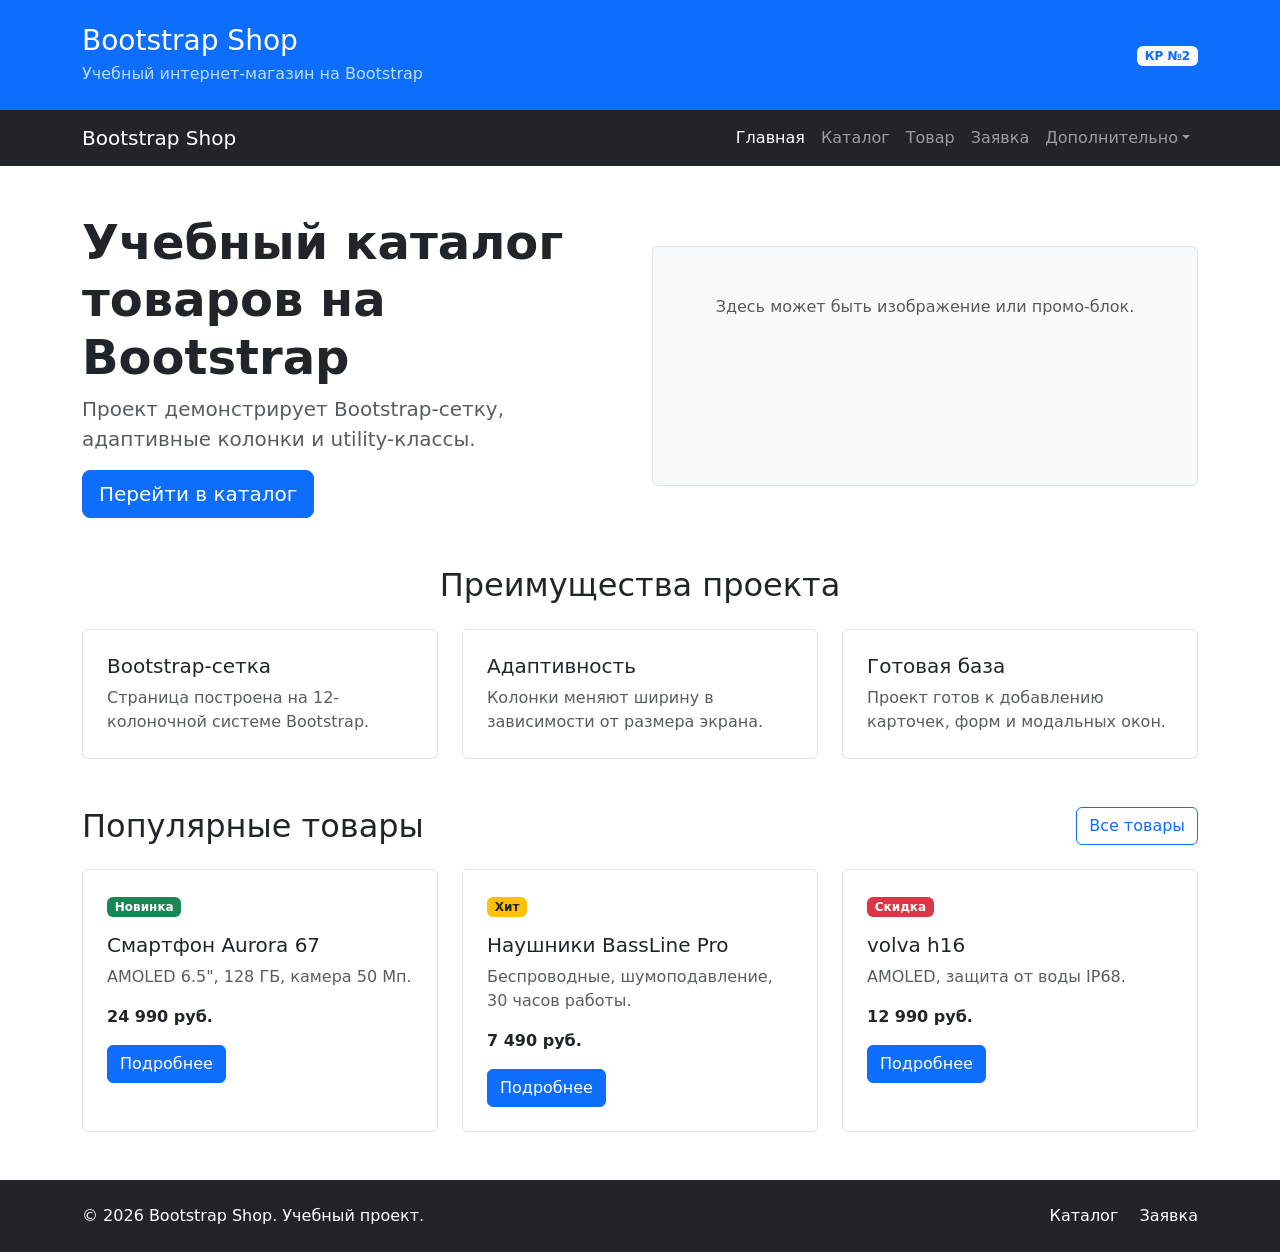
==== index.html @ 561afbe9 "main создание основы для кр2 и сохранения кр1 -создание основной страницы Bootstrap grid" ====
<!DOCTYPE html>
<html lang="ru">
<head>
  <meta charset="UTF-8">
  <meta name="viewport" content="width=device-width, initial-scale=1.0">
  <title>Главная — Bootstrap Shop</title>
  <link href="https://cdn.jsdelivr.net/npm/bootstrap@5.3.8/dist/css/bootstrap.min.css" rel="stylesheet">
  <link rel="stylesheet" href="css/custom.css">
</head>
<body>
  <header class="bg-primary text-white py-4">
    <div class="container">
      <div class="row align-items-center">
        <div class="col-12 col-md-8">
          <h1 class="h3 mb-1">Bootstrap Shop</h1>
          <p class="mb-0 opacity-75">Учебный интернет-магазин на Bootstrap</p>
        </div>
        <div class="col-12 col-md-4 text-md-end mt-3 mt-md-0">
          <span class="badge bg-light text-primary">КР №2</span>
        </div>
      </div>
    </div>
  </header>

  <nav class="navbar navbar-expand-lg navbar-dark bg-dark">
    <div class="container">
      <a class="navbar-brand" href="index.html">Bootstrap Shop</a>
      <button class="navbar-toggler" type="button" data-bs-toggle="collapse" data-bs-target="#mainNavbar"
        aria-controls="mainNavbar" aria-expanded="false" aria-label="Переключить навигацию">
        <span class="navbar-toggler-icon"></span>
      </button>
      <div class="collapse navbar-collapse" id="mainNavbar">
        <ul class="navbar-nav ms-auto">
          <li class="nav-item"><a class="nav-link active" aria-current="page" href="index.html">Главная</a></li>
          <li class="nav-item"><a class="nav-link" href="catalog.html">Каталог</a></li>
          <li class="nav-item"><a class="nav-link" href="product.html">Товар</a></li>
          <li class="nav-item"><a class="nav-link" href="order.html">Заявка</a></li>
          <li class="nav-item dropdown">
            <a class="nav-link dropdown-toggle" href="#" role="button" data-bs-toggle="dropdown" aria-expanded="false">Дополнительно</a>
            <ul class="dropdown-menu">
              <li><a class="dropdown-item" href="catalog.html">Все товары</a></li>
              <li><a class="dropdown-item" href="order.html">Оформить заявку</a></li>
            </ul>
          </li>
        </ul>
      </div>
    </div>
  </nav>

  <main>
    <section class="container my-5">
      <div class="row align-items-center g-4">
        <div class="col-12 col-lg-6">
          <h2 class="display-5 fw-bold">Учебный каталог товаров на Bootstrap</h2>
          <p class="lead text-muted">Проект демонстрирует Bootstrap-сетку, адаптивные колонки и utility-классы.</p>
          <a class="btn btn-primary btn-lg" href="catalog.html">Перейти в каталог</a>
        </div>
        <div class="col-12 col-lg-6">
          <div class="placeholder-box p-5 bg-light border rounded text-center">
            <p class="mb-0 text-muted">Здесь может быть изображение или промо-блок.</p>
          </div>
        </div>
      </div>
    </section>

    <section class="container my-5">
      <h2 class="text-center mb-4">Преимущества проекта</h2>
      <div class="row g-4">
        <div class="col-12 col-md-4">
          <div class="p-4 border rounded h-100 bg-white">
            <h3 class="h5">Bootstrap-сетка</h3>
            <p class="mb-0 text-muted">Страница построена на 12-колоночной системе Bootstrap.</p>
          </div>
        </div>
        <div class="col-12 col-md-4">
          <div class="p-4 border rounded h-100 bg-white">
            <h3 class="h5">Адаптивность</h3>
            <p class="mb-0 text-muted">Колонки меняют ширину в зависимости от размера экрана.</p>
          </div>
        </div>
        <div class="col-12 col-md-4">
          <div class="p-4 border rounded h-100 bg-white">
            <h3 class="h5">Готовая база</h3>
            <p class="mb-0 text-muted">Проект готов к добавлению карточек, форм и модальных окон.</p>
          </div>
        </div>
      </div>
    </section>

    <section class="container my-5">
      <div class="d-flex justify-content-between align-items-center mb-4">
        <h2 class="mb-0">Популярные товары</h2>
        <a class="btn btn-outline-primary" href="catalog.html">Все товары</a>
      </div>
      <div class="row g-4">
        <div class="col-12 col-md-6 col-lg-4">
          <div class="border rounded h-100 p-4">
            <span class="badge bg-success mb-3">Новинка</span>
            <h3 class="h5">Смартфон Aurora 67</h3>
            <p class="text-muted">AMOLED 6.5", 128 ГБ, камера 50 Мп.</p>
            <p class="fw-bold mb-3">24 990 руб.</p>
            <a class="btn btn-primary" href="product.html">Подробнее</a>
          </div>
        </div>
        <div class="col-12 col-md-6 col-lg-4">
          <div class="border rounded h-100 p-4">
            <span class="badge bg-warning text-dark mb-3">Хит</span>
            <h3 class="h5">Наушники BassLine Pro</h3>
            <p class="text-muted">Беспроводные, шумоподавление, 30 часов работы.</p>
            <p class="fw-bold mb-3">7 490 руб.</p>
            <a class="btn btn-primary" href="product.html">Подробнее</a>
          </div>
        </div>
        <div class="col-12 col-md-6 col-lg-4">
          <div class="border rounded h-100 p-4">
            <span class="badge bg-danger mb-3">Скидка</span>
            <h3 class="h5">volva h16</h3>
            <p class="text-muted">AMOLED, защита от воды IP68.</p>
            <p class="fw-bold mb-3">12 990 руб.</p>
            <a class="btn btn-primary" href="product.html">Подробнее</a>
          </div>
        </div>
      </div>
    </section>
  </main>

  <footer class="bg-dark text-white py-4 mt-5">
    <div class="container">
      <div class="row align-items-center g-3">
        <div class="col-12 col-md-6">
          <p class="mb-0">&copy; 2026 Bootstrap Shop. Учебный проект.</p>
        </div>
        <div class="col-12 col-md-6 text-md-end">
          <a class="text-white text-decoration-none me-3" href="catalog.html">Каталог</a>
          <a class="text-white text-decoration-none" href="order.html">Заявка</a>
        </div>
      </div>
    </div>
  </footer>

  <script src="https://cdn.jsdelivr.net/npm/bootstrap@5.3.8/dist/js/bootstrap.bundle.min.js"></script>
</body>
</html>
---- css/custom.css ----
body {
  min-height: 100vh;
}

.placeholder-box {
  min-height: 240px;
}
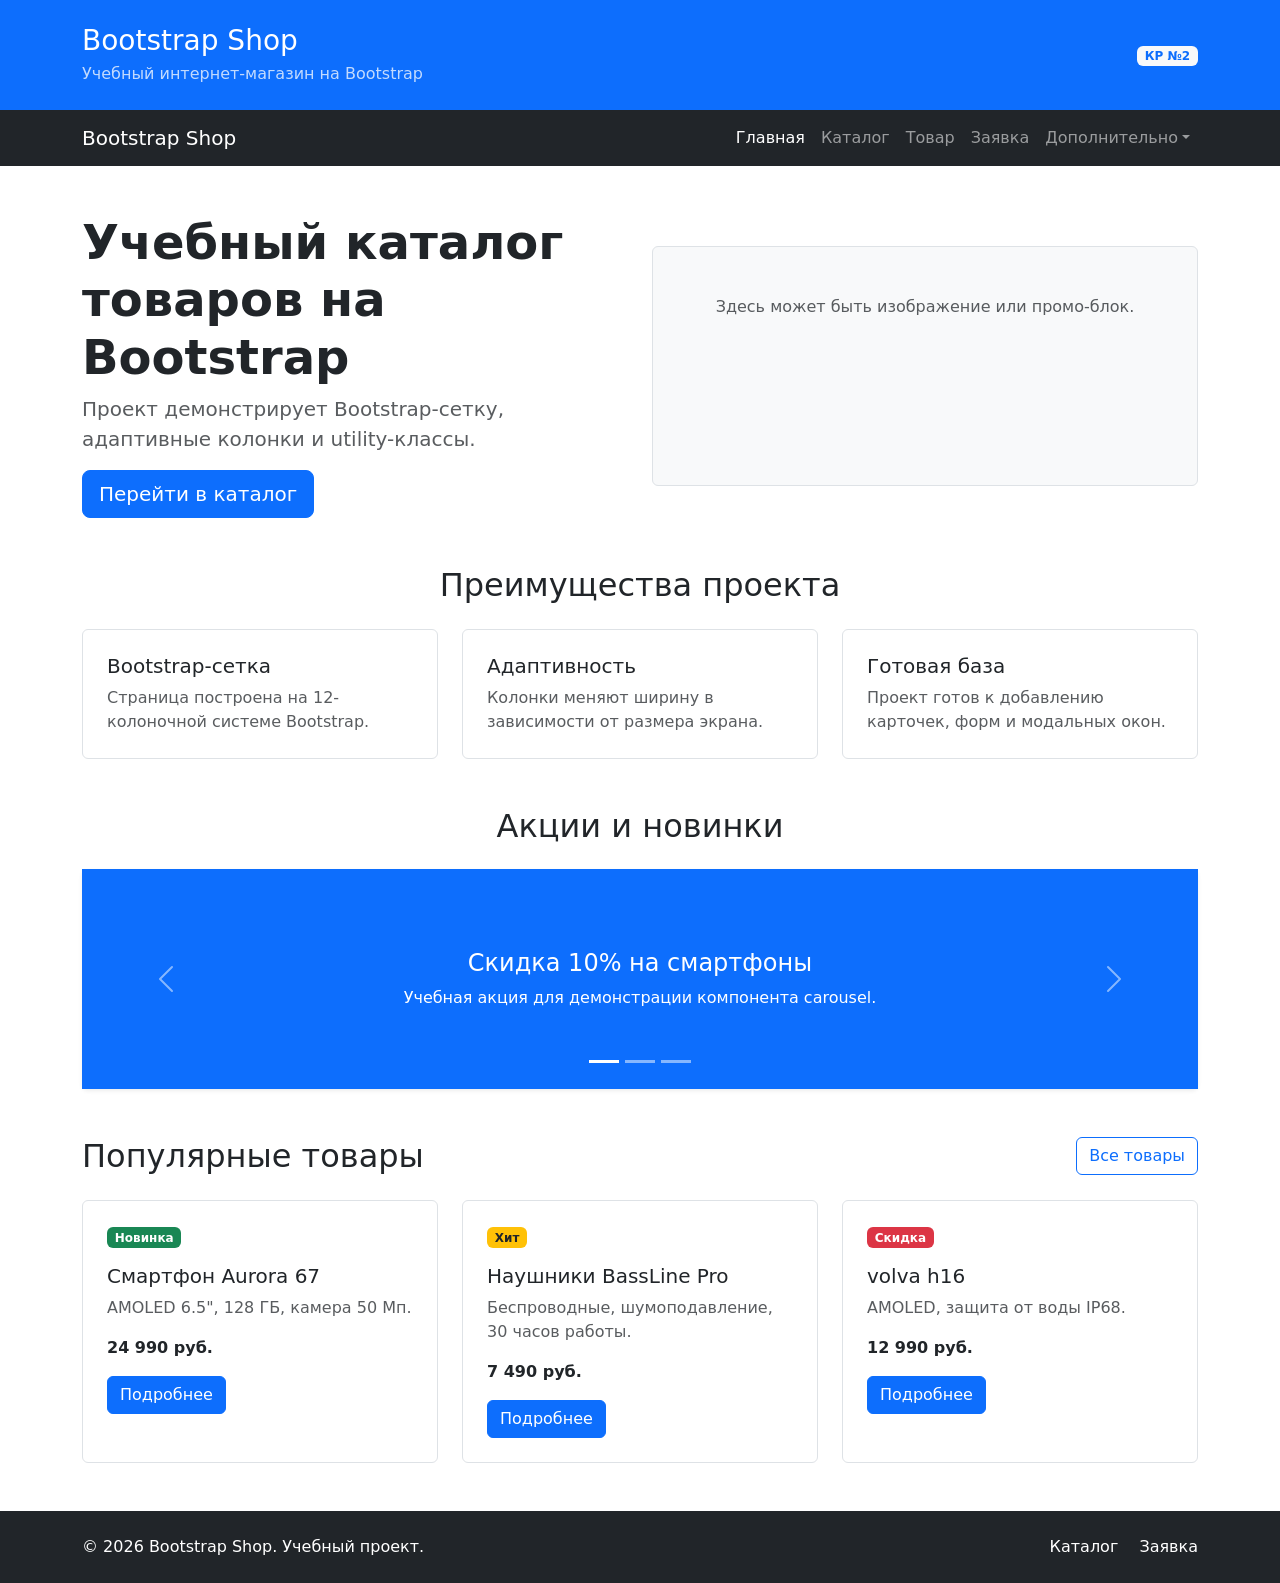
==== commit 72e15ed2: "main выполнена 2 контрольная" ====
--- a/index.html
+++ b/index.html
@@ -86,7 +86,50 @@
         </div>
       </div>
     </section>
-
+    <section class="container my-5">
+      <h2 class="text-center mb-4">Акции и новинки</h2>
+      <div id="promoCarousel" class="carousel slide shadow-sm rounded" data-bs-ride="carousel">
+        <div class="carousel-indicators">
+          <button type="button" data-bs-target="#promoCarousel" data-bs-slide-to="0" class="active" aria-current="true" aria-label="Слайд 1"></button>
+          <button type="button" data-bs-target="#promoCarousel" data-bs-slide-to="1" aria-label="Слайд 2"></button>
+          <button type="button" data-bs-target="#promoCarousel" data-bs-slide-to="2" aria-label="Слайд 3"></button>
+        </div>
+        <div class="carousel-inner">
+          <div class="carousel-item active">
+            <div class="d-flex align-items-center justify-content-center bg-primary text-white p-5" style="min-height: 220px;">
+              <div class="text-center">
+                <h3 class="h4">Скидка 10% на смартфоны</h3>
+                <p class="mb-0">Учебная акция для демонстрации компонента carousel.</p>
+              </div>
+            </div>
+          </div>
+          <div class="carousel-item">
+            <div class="d-flex align-items-center justify-content-center bg-dark text-white p-5" style="min-height: 220px;">
+              <div class="text-center">
+                <h3 class="h4">Наушники BassLine Pro — хит месяца</h3>
+                <p class="mb-0">Активное шумоподавление и 30 часов работы.</p>
+              </div>
+            </div>
+          </div>
+          <div class="carousel-item">
+            <div class="d-flex align-items-center justify-content-center bg-success text-white p-5" style="min-height: 220px;">
+              <div class="text-center">
+                <h3 class="h4">Новые поступления каждую неделю</h3>
+                <p class="mb-0">Следите за каталогом.</p>
+              </div>
+            </div>
+          </div>
+        </div>
+        <button class="carousel-control-prev" type="button" data-bs-target="#promoCarousel" data-bs-slide="prev">
+          <span class="carousel-control-prev-icon" aria-hidden="true"></span>
+          <span class="visually-hidden">Предыдущий</span>
+        </button>
+        <button class="carousel-control-next" type="button" data-bs-target="#promoCarousel" data-bs-slide="next">
+          <span class="carousel-control-next-icon" aria-hidden="true"></span>
+          <span class="visually-hidden">Следующий</span>
+        </button>
+      </div>
+    </section>
     <section class="container my-5">
       <div class="d-flex justify-content-between align-items-center mb-4">
         <h2 class="mb-0">Популярные товары</h2>
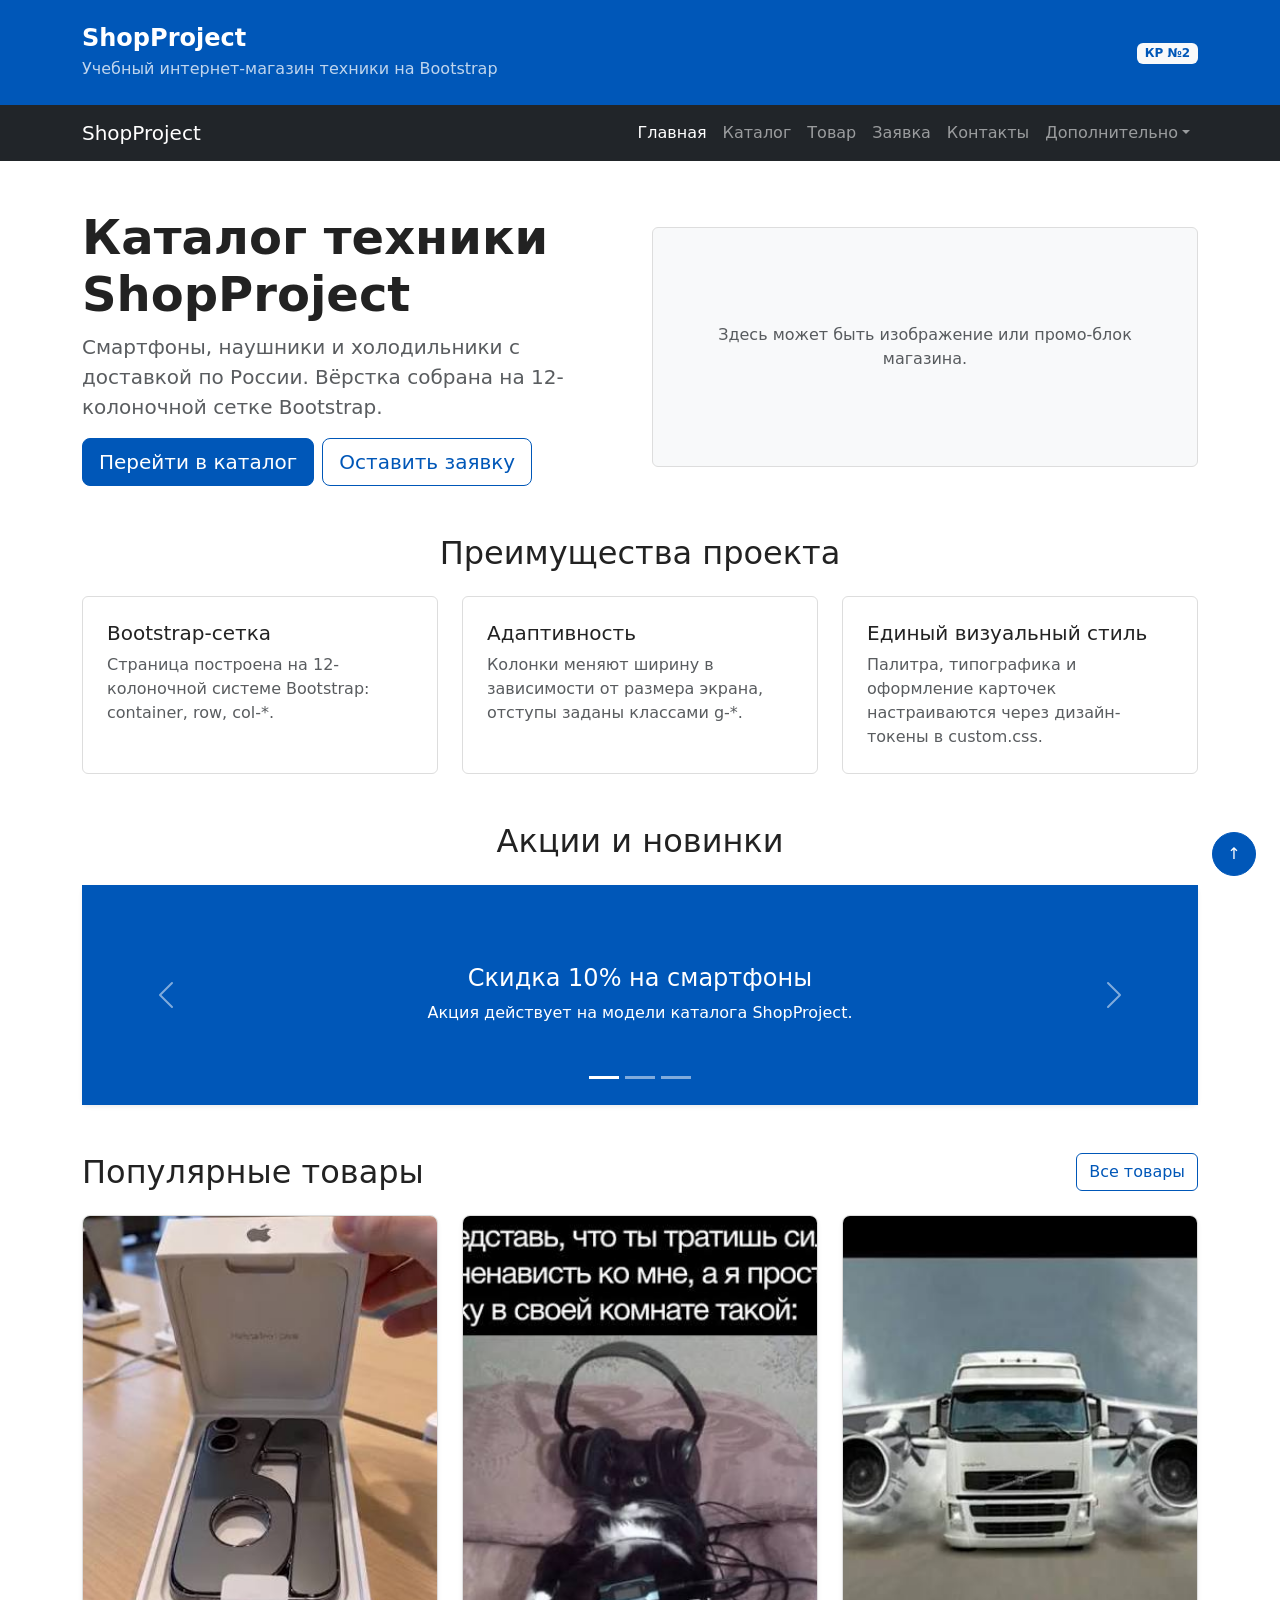
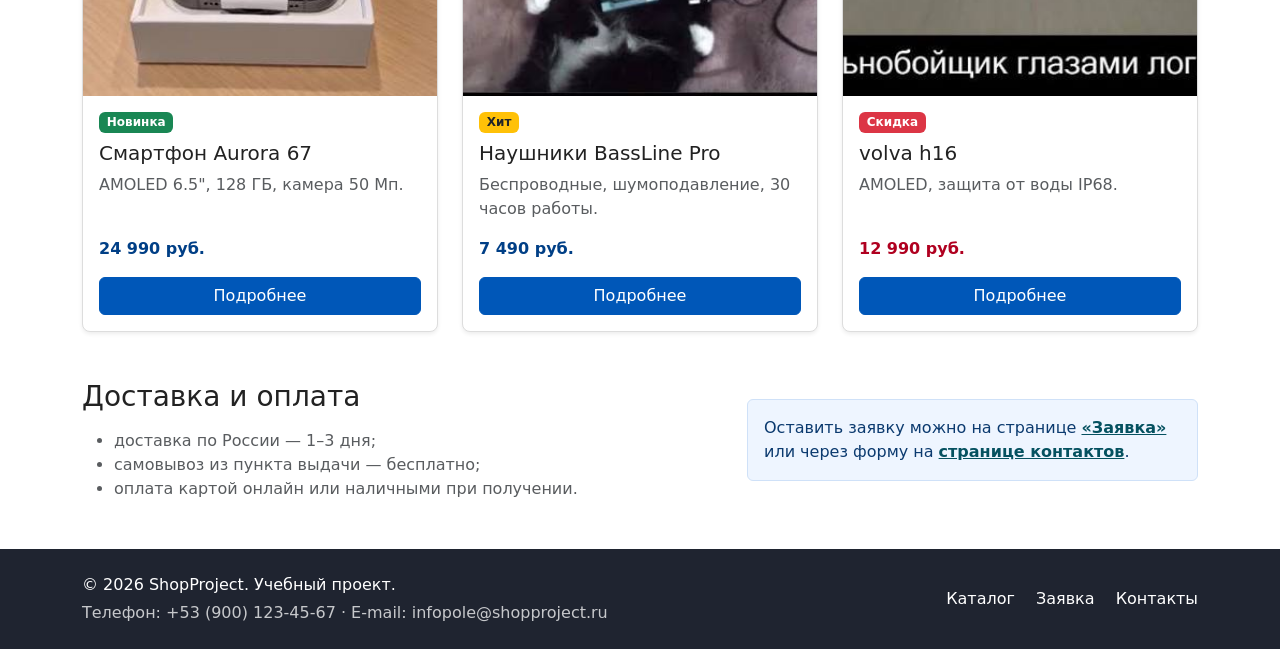
==== commit 8eb8612c: "main -небольшое возращение переработка и возращение прошлого стиля" ====
--- a/index.html
+++ b/index.html
@@ -3,17 +3,27 @@
 <head>
   <meta charset="UTF-8">
   <meta name="viewport" content="width=device-width, initial-scale=1.0">
-  <title>Главная — Bootstrap Shop</title>
+  <meta name="description" content="Учебный интернет-магазин техники ShopProject: смартфоны, наушники и холодильники с доставкой по России.">
+
+  <meta property="og:type" content="website">
+  <meta property="og:site_name" content="ShopProject">
+  <meta property="og:locale" content="ru_RU">
+  <meta property="og:title" content="ShopProject — учебный интернет-магазин на Bootstrap">
+  <meta property="og:description" content="Смартфоны, наушники и холодильники с доставкой по России.">
+  <meta property="og:url" content="https://faust-hi.github.io/kr1-html-css-shop/">
+  <meta property="og:image" content="https://faust-hi.github.io/kr1-html-css-shop/images/preview.jpg">
+
+  <title>Главная — ShopProject</title>
   <link href="https://cdn.jsdelivr.net/npm/bootstrap@5.3.8/dist/css/bootstrap.min.css" rel="stylesheet">
   <link rel="stylesheet" href="css/custom.css">
 </head>
 <body>
-  <header class="bg-primary text-white py-4">
+  <header class="site-header py-4">
     <div class="container">
       <div class="row align-items-center">
         <div class="col-12 col-md-8">
-          <h1 class="h3 mb-1">Bootstrap Shop</h1>
-          <p class="mb-0 opacity-75">Учебный интернет-магазин на Bootstrap</p>
+          <h1 class="site-header__title h3 mb-1">ShopProject</h1>
+          <p class="mb-0 opacity-75">Учебный интернет-магазин техники на Bootstrap</p>
         </div>
         <div class="col-12 col-md-4 text-md-end mt-3 mt-md-0">
           <span class="badge bg-light text-primary">КР №2</span>
@@ -24,7 +34,7 @@
 
   <nav class="navbar navbar-expand-lg navbar-dark bg-dark">
     <div class="container">
-      <a class="navbar-brand" href="index.html">Bootstrap Shop</a>
+      <a class="navbar-brand" href="index.html">ShopProject</a>
       <button class="navbar-toggler" type="button" data-bs-toggle="collapse" data-bs-target="#mainNavbar"
         aria-controls="mainNavbar" aria-expanded="false" aria-label="Переключить навигацию">
         <span class="navbar-toggler-icon"></span>
@@ -35,11 +45,17 @@
           <li class="nav-item"><a class="nav-link" href="catalog.html">Каталог</a></li>
           <li class="nav-item"><a class="nav-link" href="product.html">Товар</a></li>
           <li class="nav-item"><a class="nav-link" href="order.html">Заявка</a></li>
+          <li class="nav-item"><a class="nav-link" href="contacts.html">Контакты</a></li>
           <li class="nav-item dropdown">
             <a class="nav-link dropdown-toggle" href="#" role="button" data-bs-toggle="dropdown" aria-expanded="false">Дополнительно</a>
             <ul class="dropdown-menu">
               <li><a class="dropdown-item" href="catalog.html">Все товары</a></li>
               <li><a class="dropdown-item" href="order.html">Оформить заявку</a></li>
+              <li><a class="dropdown-item" href="contacts.html">Контакты и пункт выдачи</a></li>
+              <li><hr class="dropdown-divider"></li>
+              <li><a class="dropdown-item" href="index.html#advantages">Преимущества</a></li>
+              <li><a class="dropdown-item" href="index.html#popular">Популярные товары</a></li>
+              <li><a class="dropdown-item" href="index.html#contacts">Обратная связь</a></li>
             </ul>
           </li>
         </ul>
@@ -51,42 +67,46 @@
     <section class="container my-5">
       <div class="row align-items-center g-4">
         <div class="col-12 col-lg-6">
-          <h2 class="display-5 fw-bold">Учебный каталог товаров на Bootstrap</h2>
-          <p class="lead text-muted">Проект демонстрирует Bootstrap-сетку, адаптивные колонки и utility-классы.</p>
-          <a class="btn btn-primary btn-lg" href="catalog.html">Перейти в каталог</a>
+          <h2 class="display-5 fw-bold">Каталог техники ShopProject</h2>
+          <p class="lead text-muted">Смартфоны, наушники и холодильники с доставкой по России. Вёрстка собрана на 12-колоночной сетке Bootstrap.</p>
+          <div class="d-flex flex-wrap gap-2">
+            <a class="btn btn-primary btn-lg" href="catalog.html">Перейти в каталог</a>
+            <a class="btn btn-outline-primary btn-lg" href="order.html">Оставить заявку</a>
+          </div>
         </div>
         <div class="col-12 col-lg-6">
-          <div class="placeholder-box p-5 bg-light border rounded text-center">
-            <p class="mb-0 text-muted">Здесь может быть изображение или промо-блок.</p>
-          </div>
-        </div>
-      </div>
-    </section>
-
-    <section class="container my-5">
+          <div class="placeholder-box p-5 bg-light border rounded text-center d-flex align-items-center justify-content-center">
+            <p class="mb-0 text-muted">Здесь может быть изображение или промо-блок магазина.</p>
+          </div>
+        </div>
+      </div>
+    </section>
+
+    <section class="container my-5" id="advantages">
       <h2 class="text-center mb-4">Преимущества проекта</h2>
       <div class="row g-4">
         <div class="col-12 col-md-4">
           <div class="p-4 border rounded h-100 bg-white">
             <h3 class="h5">Bootstrap-сетка</h3>
-            <p class="mb-0 text-muted">Страница построена на 12-колоночной системе Bootstrap.</p>
+            <p class="mb-0 text-muted">Страница построена на 12-колоночной системе Bootstrap: container, row, col-*.</p>
           </div>
         </div>
         <div class="col-12 col-md-4">
           <div class="p-4 border rounded h-100 bg-white">
             <h3 class="h5">Адаптивность</h3>
-            <p class="mb-0 text-muted">Колонки меняют ширину в зависимости от размера экрана.</p>
+            <p class="mb-0 text-muted">Колонки меняют ширину в зависимости от размера экрана, отступы заданы классами g-*.</p>
           </div>
         </div>
         <div class="col-12 col-md-4">
           <div class="p-4 border rounded h-100 bg-white">
-            <h3 class="h5">Готовая база</h3>
-            <p class="mb-0 text-muted">Проект готов к добавлению карточек, форм и модальных окон.</p>
-          </div>
-        </div>
-      </div>
-    </section>
-    <section class="container my-5">
+            <h3 class="h5">Единый визуальный стиль</h3>
+            <p class="mb-0 text-muted">Палитра, типографика и оформление карточек настраиваются через дизайн-токены в custom.css.</p>
+          </div>
+        </div>
+      </div>
+    </section>
+
+    <section class="container my-5" id="promo">
       <h2 class="text-center mb-4">Акции и новинки</h2>
       <div id="promoCarousel" class="carousel slide shadow-sm rounded" data-bs-ride="carousel">
         <div class="carousel-indicators">
@@ -99,7 +119,7 @@
             <div class="d-flex align-items-center justify-content-center bg-primary text-white p-5" style="min-height: 220px;">
               <div class="text-center">
                 <h3 class="h4">Скидка 10% на смартфоны</h3>
-                <p class="mb-0">Учебная акция для демонстрации компонента carousel.</p>
+                <p class="mb-0">Акция действует на модели каталога ShopProject.</p>
               </div>
             </div>
           </div>
@@ -115,7 +135,7 @@
             <div class="d-flex align-items-center justify-content-center bg-success text-white p-5" style="min-height: 220px;">
               <div class="text-center">
                 <h3 class="h4">Новые поступления каждую неделю</h3>
-                <p class="mb-0">Следите за каталогом.</p>
+                <p class="mb-0">Следите за каталогом и оставляйте заявки.</p>
               </div>
             </div>
           </div>
@@ -130,57 +150,95 @@
         </button>
       </div>
     </section>
-    <section class="container my-5">
+
+    <section class="container my-5" id="popular">
       <div class="d-flex justify-content-between align-items-center mb-4">
         <h2 class="mb-0">Популярные товары</h2>
         <a class="btn btn-outline-primary" href="catalog.html">Все товары</a>
       </div>
       <div class="row g-4">
         <div class="col-12 col-md-6 col-lg-4">
-          <div class="border rounded h-100 p-4">
-            <span class="badge bg-success mb-3">Новинка</span>
-            <h3 class="h5">Смартфон Aurora 67</h3>
-            <p class="text-muted">AMOLED 6.5", 128 ГБ, камера 50 Мп.</p>
-            <p class="fw-bold mb-3">24 990 руб.</p>
-            <a class="btn btn-primary" href="product.html">Подробнее</a>
-          </div>
+          <article class="card product-card h-100 shadow-sm">
+            <img src="images/aurora-67.jpg" class="card-img-top product-card__image"
+              alt="Смартфон Aurora 67 в упаковке" width="640" height="480" loading="lazy">
+            <div class="card-body d-flex flex-column">
+              <span class="badge bg-success align-self-start mb-2">Новинка</span>
+              <h3 class="card-title h5">Смартфон Aurora 67</h3>
+              <p class="card-text text-muted">AMOLED 6.5", 128 ГБ, камера 50 Мп.</p>
+              <p class="product-card__price fw-bold mb-3 mt-auto">24 990 руб.</p>
+              <a class="btn btn-primary" href="product.html">Подробнее</a>
+            </div>
+          </article>
         </div>
         <div class="col-12 col-md-6 col-lg-4">
-          <div class="border rounded h-100 p-4">
-            <span class="badge bg-warning text-dark mb-3">Хит</span>
-            <h3 class="h5">Наушники BassLine Pro</h3>
-            <p class="text-muted">Беспроводные, шумоподавление, 30 часов работы.</p>
-            <p class="fw-bold mb-3">7 490 руб.</p>
-            <a class="btn btn-primary" href="product.html">Подробнее</a>
-          </div>
+          <article class="card product-card h-100 shadow-sm">
+            <img src="images/BassLine-Pro.jpg" class="card-img-top product-card__image"
+              alt="Наушники BassLine Pro" width="640" height="480" loading="lazy">
+            <div class="card-body d-flex flex-column">
+              <span class="badge bg-warning text-dark align-self-start mb-2">Хит</span>
+              <h3 class="card-title h5">Наушники BassLine Pro</h3>
+              <p class="card-text text-muted">Беспроводные, шумоподавление, 30 часов работы.</p>
+              <p class="product-card__price fw-bold mb-3 mt-auto">7 490 руб.</p>
+              <a class="btn btn-primary" href="product.html">Подробнее</a>
+            </div>
+          </article>
         </div>
         <div class="col-12 col-md-6 col-lg-4">
-          <div class="border rounded h-100 p-4">
-            <span class="badge bg-danger mb-3">Скидка</span>
-            <h3 class="h5">volva h16</h3>
-            <p class="text-muted">AMOLED, защита от воды IP68.</p>
-            <p class="fw-bold mb-3">12 990 руб.</p>
-            <a class="btn btn-primary" href="product.html">Подробнее</a>
+          <article class="card product-card product-card--discount h-100 shadow-sm">
+            <img src="images/volva-h16.jpg" class="card-img-top product-card__image"
+              alt="Смартфон volva h16" width="640" height="480" loading="lazy">
+            <div class="card-body d-flex flex-column">
+              <span class="badge bg-danger align-self-start mb-2">Скидка</span>
+              <h3 class="card-title h5">volva h16</h3>
+              <p class="card-text text-muted">AMOLED, защита от воды IP68.</p>
+              <p class="product-card__price fw-bold mb-3 mt-auto">12 990 руб.</p>
+              <a class="btn btn-primary" href="product.html">Подробнее</a>
+            </div>
+          </article>
+        </div>
+      </div>
+    </section>
+
+    <section class="container my-5">
+      <div class="row g-4 align-items-center">
+        <div class="col-12 col-lg-7">
+          <h2 class="h3 mb-3">Доставка и оплата</h2>
+          <ul class="mb-0 text-muted">
+            <li>доставка по России — 1–3 дня;</li>
+            <li>самовывоз из пункта выдачи — бесплатно;</li>
+            <li>оплата картой онлайн или наличными при получении.</li>
+          </ul>
+        </div>
+        <div class="col-12 col-lg-5">
+          <div class="alert alert-info mb-0" role="alert">
+            Оставить заявку можно на странице <a href="order.html" class="alert-link">«Заявка»</a>
+            или через форму на <a href="contacts.html" class="alert-link">странице контактов</a>.
           </div>
         </div>
       </div>
     </section>
   </main>
 
-  <footer class="bg-dark text-white py-4 mt-5">
+  <footer class="site-footer py-4 mt-5" id="contacts">
     <div class="container">
       <div class="row align-items-center g-3">
         <div class="col-12 col-md-6">
-          <p class="mb-0">&copy; 2026 Bootstrap Shop. Учебный проект.</p>
+          <p class="mb-1">&copy; 2026 ShopProject. Учебный проект.</p>
+          <p class="site-footer__contacts mb-0">
+            Телефон: +53 (900) 123-45-67 · E-mail: infopole@shopproject.ru
+          </p>
         </div>
         <div class="col-12 col-md-6 text-md-end">
-          <a class="text-white text-decoration-none me-3" href="catalog.html">Каталог</a>
-          <a class="text-white text-decoration-none" href="order.html">Заявка</a>
+          <a class="me-3" href="catalog.html">Каталог</a>
+          <a class="me-3" href="order.html">Заявка</a>
+          <a href="contacts.html">Контакты</a>
         </div>
       </div>
     </div>
   </footer>
 
+  <a class="to-top btn btn-primary rounded-circle" href="#" aria-label="Наверх">↑</a>
+
   <script src="https://cdn.jsdelivr.net/npm/bootstrap@5.3.8/dist/js/bootstrap.bundle.min.js"></script>
 </body>
-</html>+</html>
--- a/css/custom.css
+++ b/css/custom.css
@@ -1,7 +1,187 @@
+:root {
+  --color-bg: #ffffff;
+  --color-text: #222222;
+  --color-muted: #666666;
+  --color-primary: #0057b8;
+  --color-primary-dark: #003f86;
+  --color-border: #dddddd;
+  --color-border-strong: #cccccc;
+  --color-surface: #f7f7f7;
+  --color-surface-accent: #eef5ff;
+  --color-danger: #b00020;
+  --color-success: #168a2f;
+  --color-success-bg: #eefaf0;
+  --color-white: #ffffff;
+
+  --space-xs: 4px;
+  --space-sm: 8px;
+  --space-md: 16px;
+  --space-lg: 24px;
+  --space-xl: 32px;
+
+  --radius-sm: 6px;
+  --radius-md: 8px;
+  --radius-lg: 12px;
+
+  --border-width: 1px;
+  --focus-width: 2px;
+  --focus-offset: 3px;
+  --font-size-sm: 14px;
+}
+
+:root {
+  --bs-body-color: var(--color-text);
+  --bs-body-bg: var(--color-bg);
+  --bs-link-color: var(--color-primary);
+  --bs-link-hover-color: var(--color-primary-dark);
+  --bs-border-color: var(--color-border);
+  --bs-border-radius: var(--radius-sm);
+  --bs-border-radius-sm: var(--radius-sm);
+  --bs-border-radius-lg: var(--radius-md);
+}
+
 body {
   min-height: 100vh;
+  color: var(--color-text);
+  background-color: var(--color-bg);
+}
+
+a:focus-visible,
+button:focus-visible,
+.btn:focus-visible,
+.form-control:focus-visible,
+.form-select:focus-visible,
+.form-check-input:focus-visible,
+.nav-link:focus-visible {
+  outline: var(--focus-width) solid var(--color-primary);
+  outline-offset: var(--focus-offset);
+}
+
+/* Цвета кнопок*/
+.btn-primary {
+  --bs-btn-bg: var(--color-primary);
+  --bs-btn-border-color: var(--color-primary);
+  --bs-btn-hover-bg: var(--color-primary-dark);
+  --bs-btn-hover-border-color: var(--color-primary-dark);
+  --bs-btn-active-bg: var(--color-primary-dark);
+  --bs-btn-active-border-color: var(--color-primary-dark);
+  --bs-btn-disabled-bg: var(--color-primary);
+  --bs-btn-disabled-border-color: var(--color-primary);
+}
+
+.btn-outline-primary {
+  --bs-btn-color: var(--color-primary);
+  --bs-btn-border-color: var(--color-primary);
+  --bs-btn-hover-bg: var(--color-primary);
+  --bs-btn-hover-border-color: var(--color-primary);
+  --bs-btn-active-bg: var(--color-primary-dark);
+  --bs-btn-active-border-color: var(--color-primary-dark);
+  --bs-btn-disabled-color: var(--color-primary);
+  --bs-btn-disabled-border-color: var(--color-primary);
+}
+
+.bg-primary {
+  background-color: var(--color-primary) !important;
+}
+
+.text-primary {
+  color: var(--color-primary) !important;
+}
+
+.alert-info {
+  --bs-alert-color: #0b3a6f;
+  --bs-alert-bg: var(--color-surface-accent);
+  --bs-alert-border-color: #cfe1f8;
+}
+
+.site-header {
+  background-color: var(--color-primary);
+  color: var(--color-white);
+}
+
+.site-header__title {
+  font-size: 1.5rem;
+  font-weight: 700;
+}
+
+.site-footer {
+  background-color: #1f2430;
+  color: var(--color-white);
+}
+
+.site-footer a {
+  color: var(--color-white);
+  text-decoration: none;
+}
+
+.site-footer a:hover,
+.site-footer a:focus-visible {
+  text-decoration: underline;
+}
+
+.site-footer__contacts {
+  color: rgba(255, 255, 255, 0.75);
+}
+
+.product-card {
+  border: var(--border-width) solid var(--color-border);
+  border-radius: var(--radius-md);
+  overflow: hidden;
+  transition: box-shadow 0.2s ease, transform 0.2s ease;
+}
+
+.product-card:hover {
+  transform: translateY(-4px);
+  box-shadow: 0 0.5rem 1.5rem rgba(0, 0, 0, 0.12);
+}
+
+.product-card__image {
+  width: 100%;
+  aspect-ratio: 4 / 3;
+  object-fit: cover;
+  background-color: var(--color-surface);
+}
+
+.product-card__price {
+  color: var(--color-primary-dark);
+}
+
+.product-card--discount .product-card__price {
+  color: var(--color-danger);
 }
 
 .placeholder-box {
   min-height: 240px;
-}+}
+
+.to-top {
+  position: fixed;
+  right: var(--space-lg);
+  bottom: var(--space-lg);
+  z-index: 1030;
+  display: flex;
+  align-items: center;
+  justify-content: center;
+  width: 44px;
+  height: 44px;
+  padding: 0;
+  line-height: 1;
+}
+
+.product-table caption {
+  caption-side: top;
+  color: var(--color-muted);
+  font-weight: 700;
+}
+
+.product-table thead th {
+  background-color: var(--color-surface-accent);
+}
+
+.contacts-card__label {
+  color: var(--color-muted);
+}
+
+.contacts-card__list {
+  margin-bottom: 0;
+}
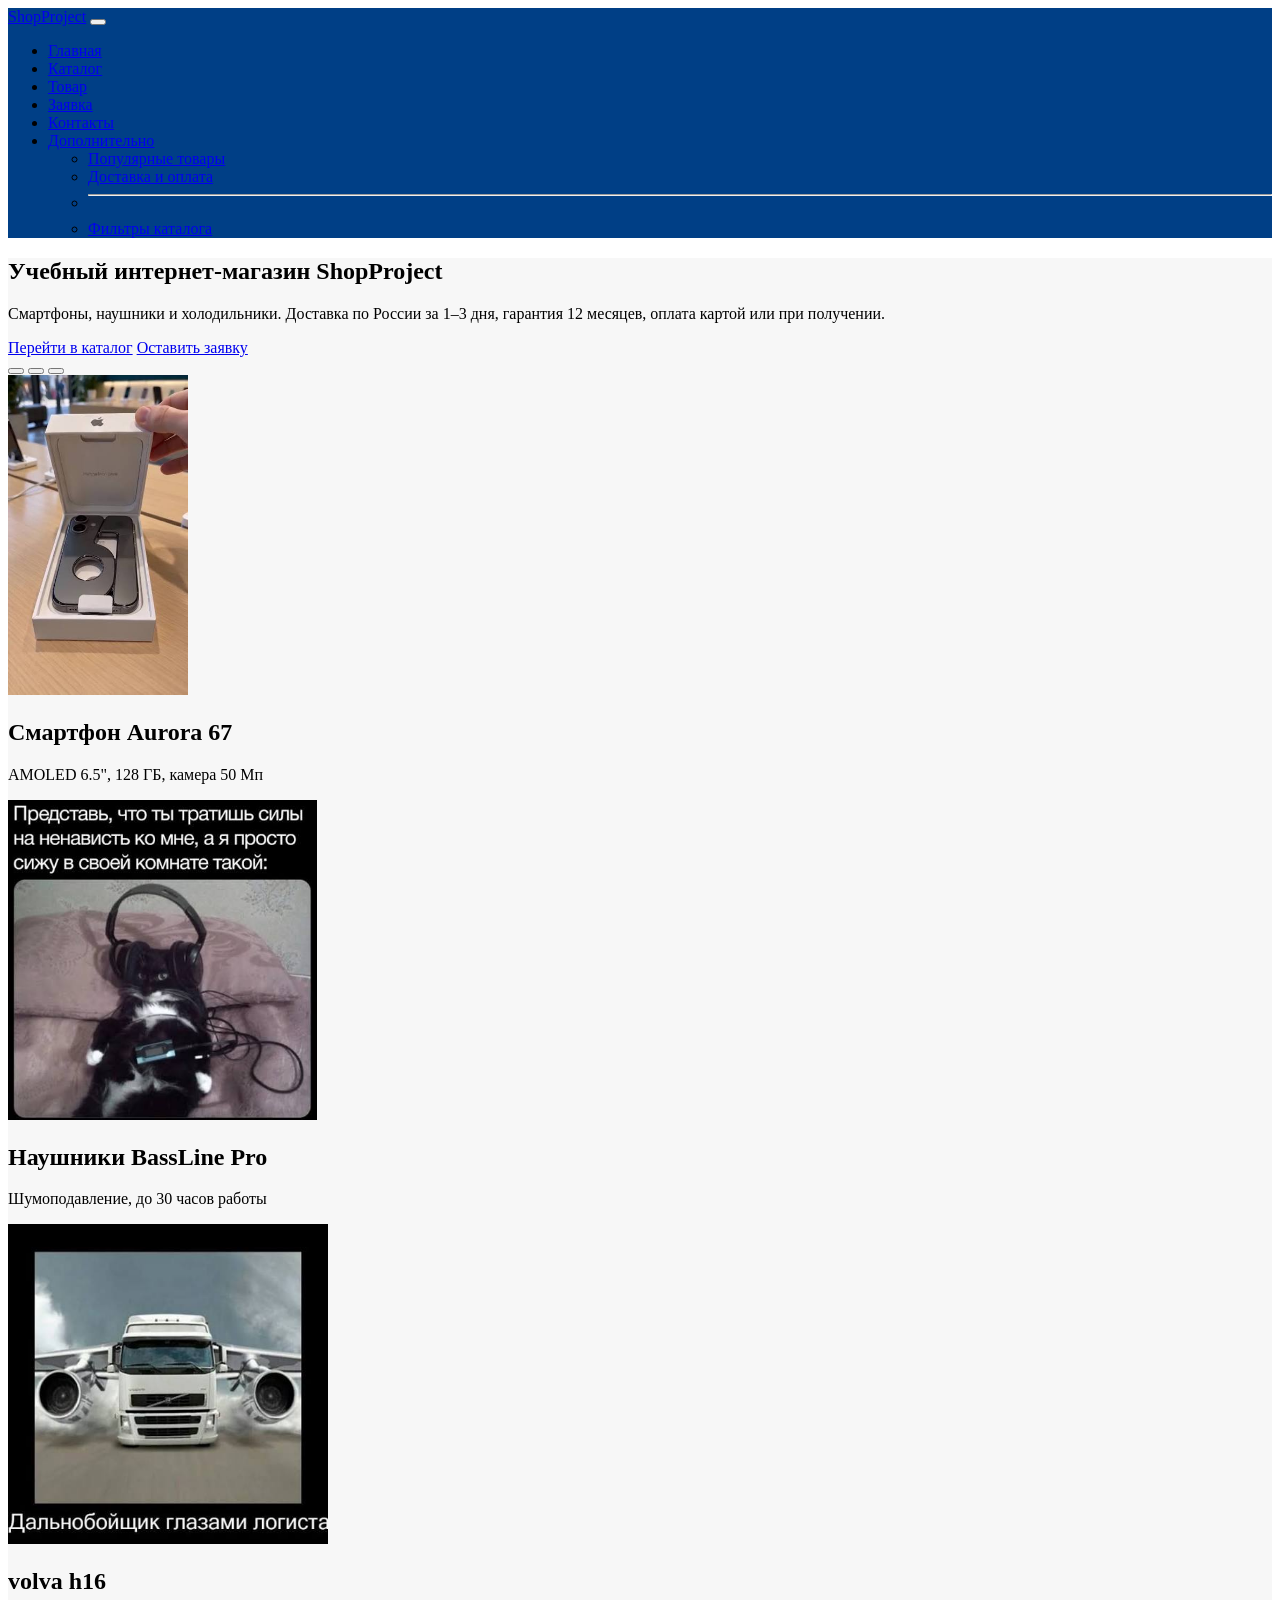
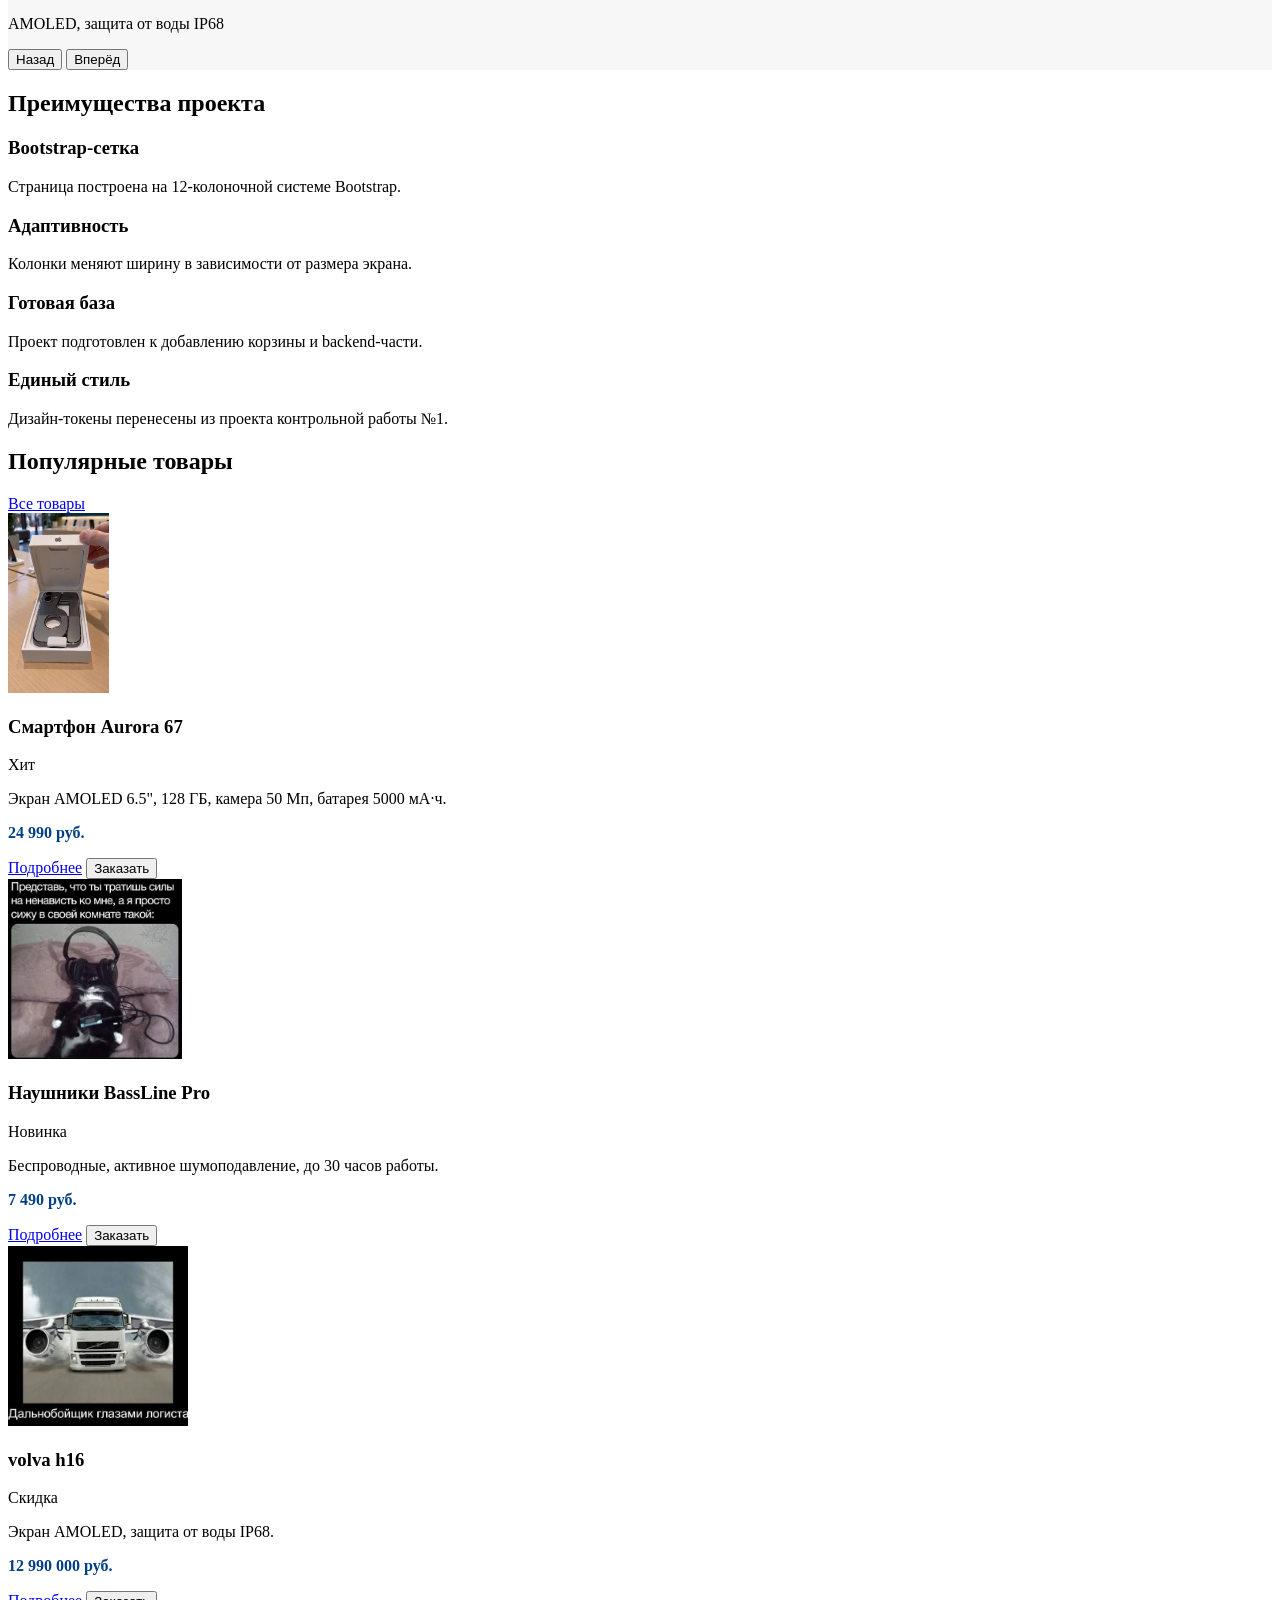
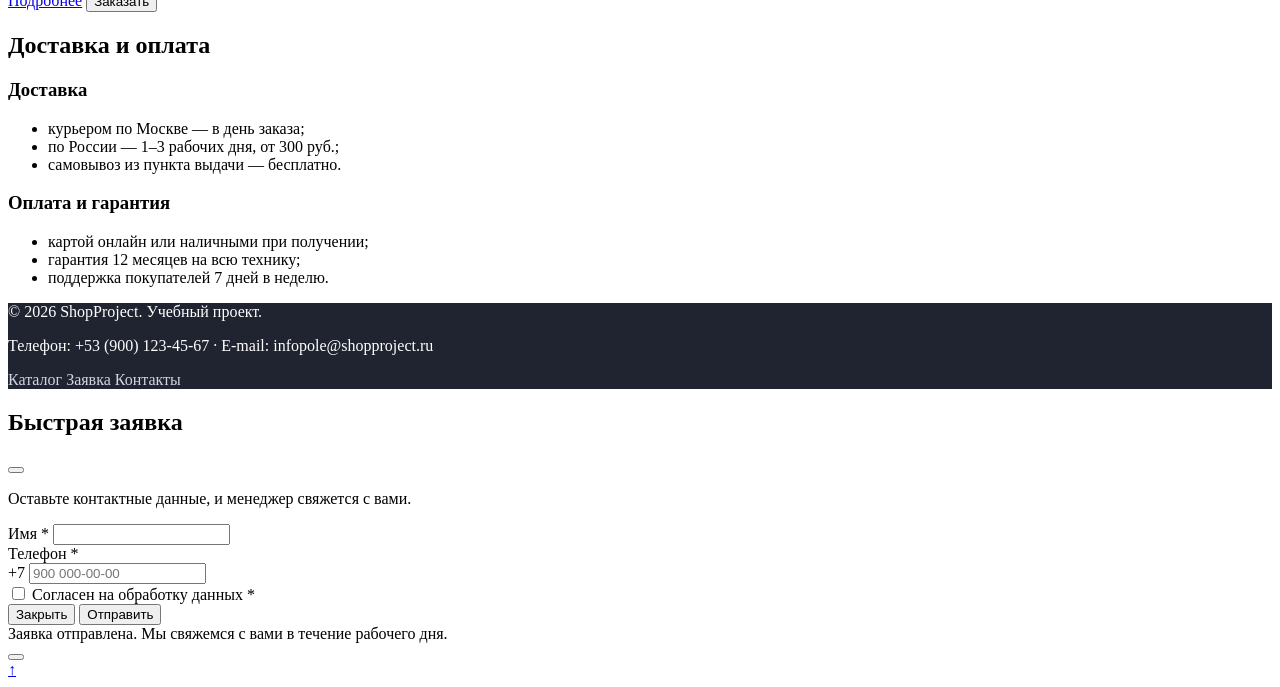
==== commit 656a75d1: "main" ====
--- a/index.html
+++ b/index.html
@@ -3,59 +3,50 @@
 <head>
   <meta charset="UTF-8">
   <meta name="viewport" content="width=device-width, initial-scale=1.0">
-  <meta name="description" content="Учебный интернет-магазин техники ShopProject: смартфоны, наушники и холодильники с доставкой по России.">
+  <meta name="description" content="ShopProject — учебный интернет-магазин техники на Bootstrap: смартфоны, наушники и холодильники с доставкой по России.">
 
   <meta property="og:type" content="website">
   <meta property="og:site_name" content="ShopProject">
   <meta property="og:locale" content="ru_RU">
   <meta property="og:title" content="ShopProject — учебный интернет-магазин на Bootstrap">
   <meta property="og:description" content="Смартфоны, наушники и холодильники с доставкой по России.">
-  <meta property="og:url" content="https://faust-hi.github.io/kr1-html-css-shop/">
-  <meta property="og:image" content="https://faust-hi.github.io/kr1-html-css-shop/images/preview.jpg">
-
-  <title>Главная — ShopProject</title>
-  <link href="https://cdn.jsdelivr.net/npm/bootstrap@5.3.8/dist/css/bootstrap.min.css" rel="stylesheet">
+  <meta property="og:url" content="https://Faust-hi.github.io/kr1-html-css-shop/">
+  <meta property="og:image" content="https://Faust-hi.github.io/kr1-html-css-shop/images/preview.jpg">
+
+  <title>Главная — ShopProject на Bootstrap</title>
+
+  <link rel="stylesheet" href="vendor/bootstrap/css/bootstrap.min.css">
   <link rel="stylesheet" href="css/custom.css">
 </head>
+
 <body>
-  <header class="site-header py-4">
-    <div class="container">
-      <div class="row align-items-center">
-        <div class="col-12 col-md-8">
-          <h1 class="site-header__title h3 mb-1">ShopProject</h1>
-          <p class="mb-0 opacity-75">Учебный интернет-магазин техники на Bootstrap</p>
-        </div>
-        <div class="col-12 col-md-4 text-md-end mt-3 mt-md-0">
-          <span class="badge bg-light text-primary">КР №2</span>
-        </div>
-      </div>
-    </div>
-  </header>
-
-  <nav class="navbar navbar-expand-lg navbar-dark bg-dark">
-    <div class="container">
-      <a class="navbar-brand" href="index.html">ShopProject</a>
-      <button class="navbar-toggler" type="button" data-bs-toggle="collapse" data-bs-target="#mainNavbar"
-        aria-controls="mainNavbar" aria-expanded="false" aria-label="Переключить навигацию">
+  <!-- ================= Навигация (единая на всех страницах) ================= -->
+
+  <nav class="navbar navbar-expand-lg navbar-dark site-navbar sticky-top">
+    <div class="container-fluid px-4">
+      <a class="navbar-brand fw-bold" href="index.html">ShopProject</a>
+      <button class="navbar-toggler" type="button" data-bs-toggle="collapse"
+              data-bs-target="#mainNavbar" aria-controls="mainNavbar"
+              aria-expanded="false" aria-label="Переключить навигацию">
         <span class="navbar-toggler-icon"></span>
       </button>
       <div class="collapse navbar-collapse" id="mainNavbar">
         <ul class="navbar-nav ms-auto">
-          <li class="nav-item"><a class="nav-link active" aria-current="page" href="index.html">Главная</a></li>
+          <li class="nav-item">
+            <a class="nav-link active" aria-current="page" href="index.html">Главная</a>
+          </li>
           <li class="nav-item"><a class="nav-link" href="catalog.html">Каталог</a></li>
           <li class="nav-item"><a class="nav-link" href="product.html">Товар</a></li>
           <li class="nav-item"><a class="nav-link" href="order.html">Заявка</a></li>
           <li class="nav-item"><a class="nav-link" href="contacts.html">Контакты</a></li>
           <li class="nav-item dropdown">
-            <a class="nav-link dropdown-toggle" href="#" role="button" data-bs-toggle="dropdown" aria-expanded="false">Дополнительно</a>
-            <ul class="dropdown-menu">
-              <li><a class="dropdown-item" href="catalog.html">Все товары</a></li>
-              <li><a class="dropdown-item" href="order.html">Оформить заявку</a></li>
-              <li><a class="dropdown-item" href="contacts.html">Контакты и пункт выдачи</a></li>
+            <a class="nav-link dropdown-toggle" href="#" role="button"
+               data-bs-toggle="dropdown" aria-expanded="false">Дополнительно</a>
+            <ul class="dropdown-menu dropdown-menu-end">
+              <li><a class="dropdown-item" href="index.html#popular">Популярные товары</a></li>
+              <li><a class="dropdown-item" href="index.html#delivery">Доставка и оплата</a></li>
               <li><hr class="dropdown-divider"></li>
-              <li><a class="dropdown-item" href="index.html#advantages">Преимущества</a></li>
-              <li><a class="dropdown-item" href="index.html#popular">Популярные товары</a></li>
-              <li><a class="dropdown-item" href="index.html#contacts">Обратная связь</a></li>
+              <li><a class="dropdown-item" href="catalog.html#filters">Фильтры каталога</a></li>
             </ul>
           </li>
         </ul>
@@ -64,169 +55,237 @@
   </nav>
 
   <main>
-    <section class="container my-5">
-      <div class="row align-items-center g-4">
-        <div class="col-12 col-lg-6">
-          <h2 class="display-5 fw-bold">Каталог техники ShopProject</h2>
-          <p class="lead text-muted">Смартфоны, наушники и холодильники с доставкой по России. Вёрстка собрана на 12-колоночной сетке Bootstrap.</p>
-          <div class="d-flex flex-wrap gap-2">
-            <a class="btn btn-primary btn-lg" href="catalog.html">Перейти в каталог</a>
-            <a class="btn btn-outline-primary btn-lg" href="order.html">Оставить заявку</a>
-          </div>
-        </div>
-        <div class="col-12 col-lg-6">
-          <div class="placeholder-box p-5 bg-light border rounded text-center d-flex align-items-center justify-content-center">
-            <p class="mb-0 text-muted">Здесь может быть изображение или промо-блок магазина.</p>
+    <!-- ================= Hero ================= -->
+
+    <section class="bg-soft py-5">
+      <div class="container">
+        <div class="row align-items-center g-4">
+          <div class="col-12 col-lg-7">
+            <h1 class="display-5 fw-bold">Учебный интернет-магазин ShopProject</h1>
+            <p class="lead text-muted">
+              Смартфоны, наушники и холодильники. Доставка по России за 1–3 дня,
+              гарантия 12 месяцев, оплата картой или при получении.
+            </p>
+            <div class="d-flex flex-wrap gap-2">
+              <a class="btn btn-primary btn-lg" href="catalog.html">Перейти в каталог</a>
+              <a class="btn btn-outline-primary btn-lg" href="order.html">Оставить заявку</a>
+            </div>
+          </div>
+          <div class="col-12 col-lg-5">
+            <div id="heroCarousel" class="carousel slide shadow-sm rounded overflow-hidden"
+                 data-bs-ride="carousel">
+              <div class="carousel-indicators">
+                <button type="button" data-bs-target="#heroCarousel" data-bs-slide-to="0"
+                        class="active" aria-current="true" aria-label="Слайд 1"></button>
+                <button type="button" data-bs-target="#heroCarousel" data-bs-slide-to="1"
+                        aria-label="Слайд 2"></button>
+                <button type="button" data-bs-target="#heroCarousel" data-bs-slide-to="2"
+                        aria-label="Слайд 3"></button>
+              </div>
+              <div class="carousel-inner">
+                <div class="carousel-item active">
+                  <img src="images/aurora-67.jpg" class="d-block w-100 carousel-img"
+                       alt="Смартфон Aurora 67 в упаковке">
+                  <div class="carousel-caption d-none d-md-block">
+                    <h2 class="h5">Смартфон Aurora 67</h2>
+                    <p class="mb-0">AMOLED 6.5", 128 ГБ, камера 50 Мп</p>
+                  </div>
+                </div>
+                <div class="carousel-item">
+                  <img src="images/BassLine-Pro.jpg" class="d-block w-100 carousel-img"
+                       alt="Наушники BassLine Pro">
+                  <div class="carousel-caption d-none d-md-block">
+                    <h2 class="h5">Наушники BassLine Pro</h2>
+                    <p class="mb-0">Шумоподавление, до 30 часов работы</p>
+                  </div>
+                </div>
+                <div class="carousel-item">
+                  <img src="images/volva-h16.jpg" class="d-block w-100 carousel-img"
+                       alt="Смартфон volva h16">
+                  <div class="carousel-caption d-none d-md-block">
+                    <h2 class="h5">volva h16</h2>
+                    <p class="mb-0">AMOLED, защита от воды IP68</p>
+                  </div>
+                </div>
+              </div>
+              <button class="carousel-control-prev" type="button"
+                      data-bs-target="#heroCarousel" data-bs-slide="prev">
+                <span class="carousel-control-prev-icon" aria-hidden="true"></span>
+                <span class="visually-hidden">Назад</span>
+              </button>
+              <button class="carousel-control-next" type="button"
+                      data-bs-target="#heroCarousel" data-bs-slide="next">
+                <span class="carousel-control-next-icon" aria-hidden="true"></span>
+                <span class="visually-hidden">Вперёд</span>
+              </button>
+            </div>
           </div>
         </div>
       </div>
     </section>
+
+    <!-- ================= Преимущества ================= -->
 
     <section class="container my-5" id="advantages">
       <h2 class="text-center mb-4">Преимущества проекта</h2>
-      <div class="row g-4">
-        <div class="col-12 col-md-4">
-          <div class="p-4 border rounded h-100 bg-white">
-            <h3 class="h5">Bootstrap-сетка</h3>
-            <p class="mb-0 text-muted">Страница построена на 12-колоночной системе Bootstrap: container, row, col-*.</p>
-          </div>
-        </div>
-        <div class="col-12 col-md-4">
-          <div class="p-4 border rounded h-100 bg-white">
-            <h3 class="h5">Адаптивность</h3>
-            <p class="mb-0 text-muted">Колонки меняют ширину в зависимости от размера экрана, отступы заданы классами g-*.</p>
-          </div>
-        </div>
-        <div class="col-12 col-md-4">
-          <div class="p-4 border rounded h-100 bg-white">
-            <h3 class="h5">Единый визуальный стиль</h3>
-            <p class="mb-0 text-muted">Палитра, типографика и оформление карточек настраиваются через дизайн-токены в custom.css.</p>
+      <div class="row row-cols-1 row-cols-md-2 row-cols-xl-4 g-4">
+        <div class="col">
+          <div class="card h-100 border-0 shadow-sm">
+            <div class="card-body">
+              <h3 class="h5 card-title">Bootstrap-сетка</h3>
+              <p class="card-text text-muted mb-0">
+                Страница построена на 12-колоночной системе Bootstrap.
+              </p>
+            </div>
+          </div>
+        </div>
+        <div class="col">
+          <div class="card h-100 border-0 shadow-sm">
+            <div class="card-body">
+              <h3 class="h5 card-title">Адаптивность</h3>
+              <p class="card-text text-muted mb-0">
+                Колонки меняют ширину в зависимости от размера экрана.
+              </p>
+            </div>
+          </div>
+        </div>
+        <div class="col">
+          <div class="card h-100 border-0 shadow-sm">
+            <div class="card-body">
+              <h3 class="h5 card-title">Готовая база</h3>
+              <p class="card-text text-muted mb-0">
+                Проект подготовлен к добавлению корзины и backend-части.
+              </p>
+            </div>
+          </div>
+        </div>
+        <div class="col">
+          <div class="card h-100 border-0 shadow-sm">
+            <div class="card-body">
+              <h3 class="h5 card-title">Единый стиль</h3>
+              <p class="card-text text-muted mb-0">
+                Дизайн-токены перенесены из проекта контрольной работы №1.
+              </p>
+            </div>
           </div>
         </div>
       </div>
     </section>
 
-    <section class="container my-5" id="promo">
-      <h2 class="text-center mb-4">Акции и новинки</h2>
-      <div id="promoCarousel" class="carousel slide shadow-sm rounded" data-bs-ride="carousel">
-        <div class="carousel-indicators">
-          <button type="button" data-bs-target="#promoCarousel" data-bs-slide-to="0" class="active" aria-current="true" aria-label="Слайд 1"></button>
-          <button type="button" data-bs-target="#promoCarousel" data-bs-slide-to="1" aria-label="Слайд 2"></button>
-          <button type="button" data-bs-target="#promoCarousel" data-bs-slide-to="2" aria-label="Слайд 3"></button>
-        </div>
-        <div class="carousel-inner">
-          <div class="carousel-item active">
-            <div class="d-flex align-items-center justify-content-center bg-primary text-white p-5" style="min-height: 220px;">
-              <div class="text-center">
-                <h3 class="h4">Скидка 10% на смартфоны</h3>
-                <p class="mb-0">Акция действует на модели каталога ShopProject.</p>
-              </div>
-            </div>
-          </div>
-          <div class="carousel-item">
-            <div class="d-flex align-items-center justify-content-center bg-dark text-white p-5" style="min-height: 220px;">
-              <div class="text-center">
-                <h3 class="h4">Наушники BassLine Pro — хит месяца</h3>
-                <p class="mb-0">Активное шумоподавление и 30 часов работы.</p>
-              </div>
-            </div>
-          </div>
-          <div class="carousel-item">
-            <div class="d-flex align-items-center justify-content-center bg-success text-white p-5" style="min-height: 220px;">
-              <div class="text-center">
-                <h3 class="h4">Новые поступления каждую неделю</h3>
-                <p class="mb-0">Следите за каталогом и оставляйте заявки.</p>
-              </div>
-            </div>
-          </div>
-        </div>
-        <button class="carousel-control-prev" type="button" data-bs-target="#promoCarousel" data-bs-slide="prev">
-          <span class="carousel-control-prev-icon" aria-hidden="true"></span>
-          <span class="visually-hidden">Предыдущий</span>
-        </button>
-        <button class="carousel-control-next" type="button" data-bs-target="#promoCarousel" data-bs-slide="next">
-          <span class="carousel-control-next-icon" aria-hidden="true"></span>
-          <span class="visually-hidden">Следующий</span>
-        </button>
-      </div>
-    </section>
+    <!-- ================= Популярные товары ================= -->
 
     <section class="container my-5" id="popular">
       <div class="d-flex justify-content-between align-items-center mb-4">
         <h2 class="mb-0">Популярные товары</h2>
         <a class="btn btn-outline-primary" href="catalog.html">Все товары</a>
       </div>
-      <div class="row g-4">
-        <div class="col-12 col-md-6 col-lg-4">
-          <article class="card product-card h-100 shadow-sm">
-            <img src="images/aurora-67.jpg" class="card-img-top product-card__image"
-              alt="Смартфон Aurora 67 в упаковке" width="640" height="480" loading="lazy">
+
+      <div class="row row-cols-1 row-cols-md-2 row-cols-xl-3 g-4">
+        <div class="col">
+          <div class="card h-100 shadow-sm">
+            <img src="images/aurora-67.jpg" class="card-img-top"
+                 alt="Смартфон Aurora 67 в упаковке" loading="lazy">
             <div class="card-body d-flex flex-column">
-              <span class="badge bg-success align-self-start mb-2">Новинка</span>
-              <h3 class="card-title h5">Смартфон Aurora 67</h3>
-              <p class="card-text text-muted">AMOLED 6.5", 128 ГБ, камера 50 Мп.</p>
-              <p class="product-card__price fw-bold mb-3 mt-auto">24 990 руб.</p>
-              <a class="btn btn-primary" href="product.html">Подробнее</a>
-            </div>
-          </article>
-        </div>
-        <div class="col-12 col-md-6 col-lg-4">
-          <article class="card product-card h-100 shadow-sm">
-            <img src="images/BassLine-Pro.jpg" class="card-img-top product-card__image"
-              alt="Наушники BassLine Pro" width="640" height="480" loading="lazy">
+              <div class="d-flex justify-content-between align-items-start mb-2">
+                <h3 class="card-title h5 mb-0">Смартфон Aurora 67</h3>
+                <span class="badge bg-success">Хит</span>
+              </div>
+              <p class="card-text text-muted">
+                Экран AMOLED 6.5", 128 ГБ, камера 50 Мп, батарея 5000 мА·ч.
+              </p>
+              <p class="product-price fs-5 mt-auto mb-3">24 990 руб.</p>
+              <div class="d-flex gap-2">
+                <a class="btn btn-primary" href="product.html">Подробнее</a>
+                <button class="btn btn-outline-primary" type="button"
+                        data-bs-toggle="modal" data-bs-target="#orderModal">Заказать</button>
+              </div>
+            </div>
+          </div>
+        </div>
+
+        <div class="col">
+          <div class="card h-100 shadow-sm">
+            <img src="images/BassLine-Pro.jpg" class="card-img-top"
+                 alt="Наушники BassLine Pro" loading="lazy">
             <div class="card-body d-flex flex-column">
-              <span class="badge bg-warning text-dark align-self-start mb-2">Хит</span>
-              <h3 class="card-title h5">Наушники BassLine Pro</h3>
-              <p class="card-text text-muted">Беспроводные, шумоподавление, 30 часов работы.</p>
-              <p class="product-card__price fw-bold mb-3 mt-auto">7 490 руб.</p>
-              <a class="btn btn-primary" href="product.html">Подробнее</a>
-            </div>
-          </article>
-        </div>
-        <div class="col-12 col-md-6 col-lg-4">
-          <article class="card product-card product-card--discount h-100 shadow-sm">
-            <img src="images/volva-h16.jpg" class="card-img-top product-card__image"
-              alt="Смартфон volva h16" width="640" height="480" loading="lazy">
+              <div class="d-flex justify-content-between align-items-start mb-2">
+                <h3 class="card-title h5 mb-0">Наушники BassLine Pro</h3>
+                <span class="badge bg-warning text-dark">Новинка</span>
+              </div>
+              <p class="card-text text-muted">
+                Беспроводные, активное шумоподавление, до 30 часов работы.
+              </p>
+              <p class="product-price fs-5 mt-auto mb-3">7 490 руб.</p>
+              <div class="d-flex gap-2">
+                <a class="btn btn-primary" href="product.html">Подробнее</a>
+                <button class="btn btn-outline-primary" type="button"
+                        data-bs-toggle="modal" data-bs-target="#orderModal">Заказать</button>
+              </div>
+            </div>
+          </div>
+        </div>
+
+        <div class="col">
+          <div class="card h-100 shadow-sm">
+            <img src="images/volva-h16.jpg" class="card-img-top"
+                 alt="Смартфон volva h16" loading="lazy">
             <div class="card-body d-flex flex-column">
-              <span class="badge bg-danger align-self-start mb-2">Скидка</span>
-              <h3 class="card-title h5">volva h16</h3>
-              <p class="card-text text-muted">AMOLED, защита от воды IP68.</p>
-              <p class="product-card__price fw-bold mb-3 mt-auto">12 990 руб.</p>
-              <a class="btn btn-primary" href="product.html">Подробнее</a>
-            </div>
-          </article>
+              <div class="d-flex justify-content-between align-items-start mb-2">
+                <h3 class="card-title h5 mb-0">volva h16</h3>
+                <span class="badge bg-danger">Скидка</span>
+              </div>
+              <p class="card-text text-muted">
+                Экран AMOLED, защита от воды IP68.
+              </p>
+              <p class="product-price fs-5 mt-auto mb-3">12 990 000 руб.</p>
+              <div class="d-flex gap-2">
+                <a class="btn btn-primary" href="product.html">Подробнее</a>
+                <button class="btn btn-outline-primary" type="button"
+                        data-bs-toggle="modal" data-bs-target="#orderModal">Заказать</button>
+              </div>
+            </div>
+          </div>
         </div>
       </div>
     </section>
 
-    <section class="container my-5">
-      <div class="row g-4 align-items-center">
-        <div class="col-12 col-lg-7">
-          <h2 class="h3 mb-3">Доставка и оплата</h2>
-          <ul class="mb-0 text-muted">
-            <li>доставка по России — 1–3 дня;</li>
-            <li>самовывоз из пункта выдачи — бесплатно;</li>
-            <li>оплата картой онлайн или наличными при получении.</li>
-          </ul>
-        </div>
-        <div class="col-12 col-lg-5">
-          <div class="alert alert-info mb-0" role="alert">
-            Оставить заявку можно на странице <a href="order.html" class="alert-link">«Заявка»</a>
-            или через форму на <a href="contacts.html" class="alert-link">странице контактов</a>.
+    <!-- ================= Доставка и оплата ================= -->
+
+    <section class="container my-5" id="delivery">
+      <h2 class="mb-4">Доставка и оплата</h2>
+      <div class="row row-cols-1 row-cols-md-2 g-4">
+        <div class="col">
+          <div class="alert alert-info h-100 mb-0" role="alert">
+            <h3 class="h6">Доставка</h3>
+            <ul class="mb-0">
+              <li>курьером по Москве — в день заказа;</li>
+              <li>по России — 1–3 рабочих дня, от 300 руб.;</li>
+              <li>самовывоз из пункта выдачи — бесплатно.</li>
+            </ul>
+          </div>
+        </div>
+        <div class="col">
+          <div class="alert alert-success h-100 mb-0" role="alert">
+            <h3 class="h6">Оплата и гарантия</h3>
+            <ul class="mb-0">
+              <li>картой онлайн или наличными при получении;</li>
+              <li>гарантия 12 месяцев на всю технику;</li>
+              <li>поддержка покупателей 7 дней в неделю.</li>
+            </ul>
           </div>
         </div>
       </div>
     </section>
   </main>
 
-  <footer class="site-footer py-4 mt-5" id="contacts">
+  <!-- ================= Подвал ================= -->
+
+  <footer class="site-footer py-4 mt-5">
     <div class="container">
       <div class="row align-items-center g-3">
         <div class="col-12 col-md-6">
-          <p class="mb-1">&copy; 2026 ShopProject. Учебный проект.</p>
-          <p class="site-footer__contacts mb-0">
-            Телефон: +53 (900) 123-45-67 · E-mail: infopole@shopproject.ru
-          </p>
+          <p class="mb-0">&copy; 2026 ShopProject. Учебный проект.</p>
+          <p class="mb-0 small">Телефон: +53 (900) 123-45-67 · E-mail: infopole@shopproject.ru</p>
         </div>
         <div class="col-12 col-md-6 text-md-end">
           <a class="me-3" href="catalog.html">Каталог</a>
@@ -237,8 +296,64 @@
     </div>
   </footer>
 
-  <a class="to-top btn btn-primary rounded-circle" href="#" aria-label="Наверх">↑</a>
-
-  <script src="https://cdn.jsdelivr.net/npm/bootstrap@5.3.8/dist/js/bootstrap.bundle.min.js"></script>
+  <!-- ================= Модальное окно быстрой заявки ================= -->
+
+  <div class="modal fade" id="orderModal" tabindex="-1"
+       aria-labelledby="orderModalLabel" aria-hidden="true">
+    <div class="modal-dialog modal-dialog-centered">
+      <div class="modal-content">
+        <div class="modal-header">
+          <h2 class="modal-title h5" id="orderModalLabel">Быстрая заявка</h2>
+          <button type="button" class="btn-close" data-bs-dismiss="modal" aria-label="Закрыть"></button>
+        </div>
+        <div class="modal-body">
+          <p class="text-muted">Оставьте контактные данные, и менеджер свяжется с вами.</p>
+          <form>
+            <div class="mb-3">
+              <label for="modal-name" class="form-label">Имя *</label>
+              <input id="modal-name" name="name" type="text" class="form-control" required>
+            </div>
+            <div class="mb-3">
+              <label for="modal-phone" class="form-label">Телефон *</label>
+              <div class="input-group">
+                <span class="input-group-text">+7</span>
+                <input id="modal-phone" name="phone" type="tel" class="form-control"
+                       placeholder="900 000-00-00" required>
+              </div>
+            </div>
+            <div class="form-check mb-3">
+              <input id="modal-agree" name="agreement" class="form-check-input" type="checkbox" required>
+              <label class="form-check-label" for="modal-agree">Согласен на обработку данных *</label>
+            </div>
+          </form>
+        </div>
+        <div class="modal-footer">
+          <button type="button" class="btn btn-outline-secondary" data-bs-dismiss="modal">Закрыть</button>
+          <button type="button" class="btn btn-primary">Отправить</button>
+        </div>
+      </div>
+    </div>
+  </div>
+
+  <!-- ================= Тост об отправке ================= -->
+
+  <div class="toast-container position-fixed bottom-0 start-0 p-3">
+    <div id="formToast" class="toast align-items-center text-bg-success border-0" role="alert"
+         aria-live="assertive" aria-atomic="true">
+      <div class="d-flex">
+        <div class="toast-body">Заявка отправлена. Мы свяжемся с вами в течение рабочего дня.</div>
+        <button type="button" class="btn-close btn-close-white me-2 m-auto"
+                data-bs-dismiss="toast" aria-label="Закрыть"></button>
+      </div>
+    </div>
+  </div>
+
+  <!-- ================= Кнопка «наверх» ================= -->
+
+  <a href="#" class="btn btn-primary rounded-circle position-fixed bottom-0 end-0 m-4"
+     aria-label="Наверх">↑</a>
+
+  <script src="vendor/bootstrap/js/bootstrap.bundle.min.js"></script>
+  <script src="js/app.js"></script>
 </body>
 </html>
--- a/css/custom.css
+++ b/css/custom.css
@@ -1,63 +1,17 @@
 :root {
-  --color-bg: #ffffff;
-  --color-text: #222222;
-  --color-muted: #666666;
   --color-primary: #0057b8;
   --color-primary-dark: #003f86;
-  --color-border: #dddddd;
-  --color-border-strong: #cccccc;
   --color-surface: #f7f7f7;
   --color-surface-accent: #eef5ff;
   --color-danger: #b00020;
   --color-success: #168a2f;
   --color-success-bg: #eefaf0;
-  --color-white: #ffffff;
-
-  --space-xs: 4px;
-  --space-sm: 8px;
-  --space-md: 16px;
-  --space-lg: 24px;
-  --space-xl: 32px;
-
-  --radius-sm: 6px;
-  --radius-md: 8px;
-  --radius-lg: 12px;
-
-  --border-width: 1px;
-  --focus-width: 2px;
-  --focus-offset: 3px;
-  --font-size-sm: 14px;
-}
-
-:root {
-  --bs-body-color: var(--color-text);
-  --bs-body-bg: var(--color-bg);
-  --bs-link-color: var(--color-primary);
-  --bs-link-hover-color: var(--color-primary-dark);
-  --bs-border-color: var(--color-border);
-  --bs-border-radius: var(--radius-sm);
-  --bs-border-radius-sm: var(--radius-sm);
-  --bs-border-radius-lg: var(--radius-md);
 }
 
 body {
   min-height: 100vh;
-  color: var(--color-text);
-  background-color: var(--color-bg);
 }
 
-a:focus-visible,
-button:focus-visible,
-.btn:focus-visible,
-.form-control:focus-visible,
-.form-select:focus-visible,
-.form-check-input:focus-visible,
-.nav-link:focus-visible {
-  outline: var(--focus-width) solid var(--color-primary);
-  outline-offset: var(--focus-offset);
-}
-
-/* Цвета кнопок*/
 .btn-primary {
   --bs-btn-bg: var(--color-primary);
   --bs-btn-border-color: var(--color-primary);
@@ -65,8 +19,6 @@
   --bs-btn-hover-border-color: var(--color-primary-dark);
   --bs-btn-active-bg: var(--color-primary-dark);
   --bs-btn-active-border-color: var(--color-primary-dark);
-  --bs-btn-disabled-bg: var(--color-primary);
-  --bs-btn-disabled-border-color: var(--color-primary);
 }
 
 .btn-outline-primary {
@@ -76,112 +28,64 @@
   --bs-btn-hover-border-color: var(--color-primary);
   --bs-btn-active-bg: var(--color-primary-dark);
   --bs-btn-active-border-color: var(--color-primary-dark);
-  --bs-btn-disabled-color: var(--color-primary);
-  --bs-btn-disabled-border-color: var(--color-primary);
 }
 
-.bg-primary {
-  background-color: var(--color-primary) !important;
-}
-
-.text-primary {
-  color: var(--color-primary) !important;
-}
-
-.alert-info {
-  --bs-alert-color: #0b3a6f;
-  --bs-alert-bg: var(--color-surface-accent);
-  --bs-alert-border-color: #cfe1f8;
-}
-
-.site-header {
-  background-color: var(--color-primary);
-  color: var(--color-white);
-}
-
-.site-header__title {
-  font-size: 1.5rem;
-  font-weight: 700;
-}
-
-.site-footer {
-  background-color: #1f2430;
-  color: var(--color-white);
-}
-
-.site-footer a {
-  color: var(--color-white);
-  text-decoration: none;
-}
-
-.site-footer a:hover,
-.site-footer a:focus-visible {
-  text-decoration: underline;
-}
-
-.site-footer__contacts {
-  color: rgba(255, 255, 255, 0.75);
-}
-
-.product-card {
-  border: var(--border-width) solid var(--color-border);
-  border-radius: var(--radius-md);
-  overflow: hidden;
-  transition: box-shadow 0.2s ease, transform 0.2s ease;
-}
-
-.product-card:hover {
-  transform: translateY(-4px);
-  box-shadow: 0 0.5rem 1.5rem rgba(0, 0, 0, 0.12);
-}
-
-.product-card__image {
-  width: 100%;
-  aspect-ratio: 4 / 3;
-  object-fit: cover;
-  background-color: var(--color-surface);
-}
-
-.product-card__price {
-  color: var(--color-primary-dark);
-}
-
-.product-card--discount .product-card__price {
-  color: var(--color-danger);
+:focus-visible {
+  outline: 2px solid var(--color-primary);
+  outline-offset: 2px;
 }
 
 .placeholder-box {
   min-height: 240px;
 }
 
-.to-top {
-  position: fixed;
-  right: var(--space-lg);
-  bottom: var(--space-lg);
-  z-index: 1030;
-  display: flex;
-  align-items: center;
-  justify-content: center;
-  width: 44px;
-  height: 44px;
-  padding: 0;
-  line-height: 1;
+.placeholder-image {
+  min-height: 320px;
 }
 
-.product-table caption {
-  caption-side: top;
-  color: var(--color-muted);
-  font-weight: 700;
+.card-img-top {
+  height: 180px;
+  object-fit: cover;
 }
 
-.product-table thead th {
-  background-color: var(--color-surface-accent);
+.carousel-img {
+  height: 320px;
+  object-fit: cover;
 }
 
-.contacts-card__label {
-  color: var(--color-muted);
+.product-image {
+  height: 360px;
+  object-fit: cover;
 }
 
-.contacts-card__list {
-  margin-bottom: 0;
+.product-price {
+  font-weight: 700;
+  color: var(--color-primary-dark);
 }
+
+.bg-soft {
+  background-color: var(--color-surface);
+}
+
+.site-navbar {
+  background-color: var(--color-primary-dark);
+}
+
+.site-footer {
+  background-color: #1f2430;
+  color: #ffffff;
+}
+
+.site-footer a {
+  color: #cfd6e4;
+  text-decoration: none;
+}
+
+.site-footer a:hover {
+  color: #ffffff;
+  text-decoration: underline;
+}
+
+.filters-sticky {
+  top: 5rem;
+}
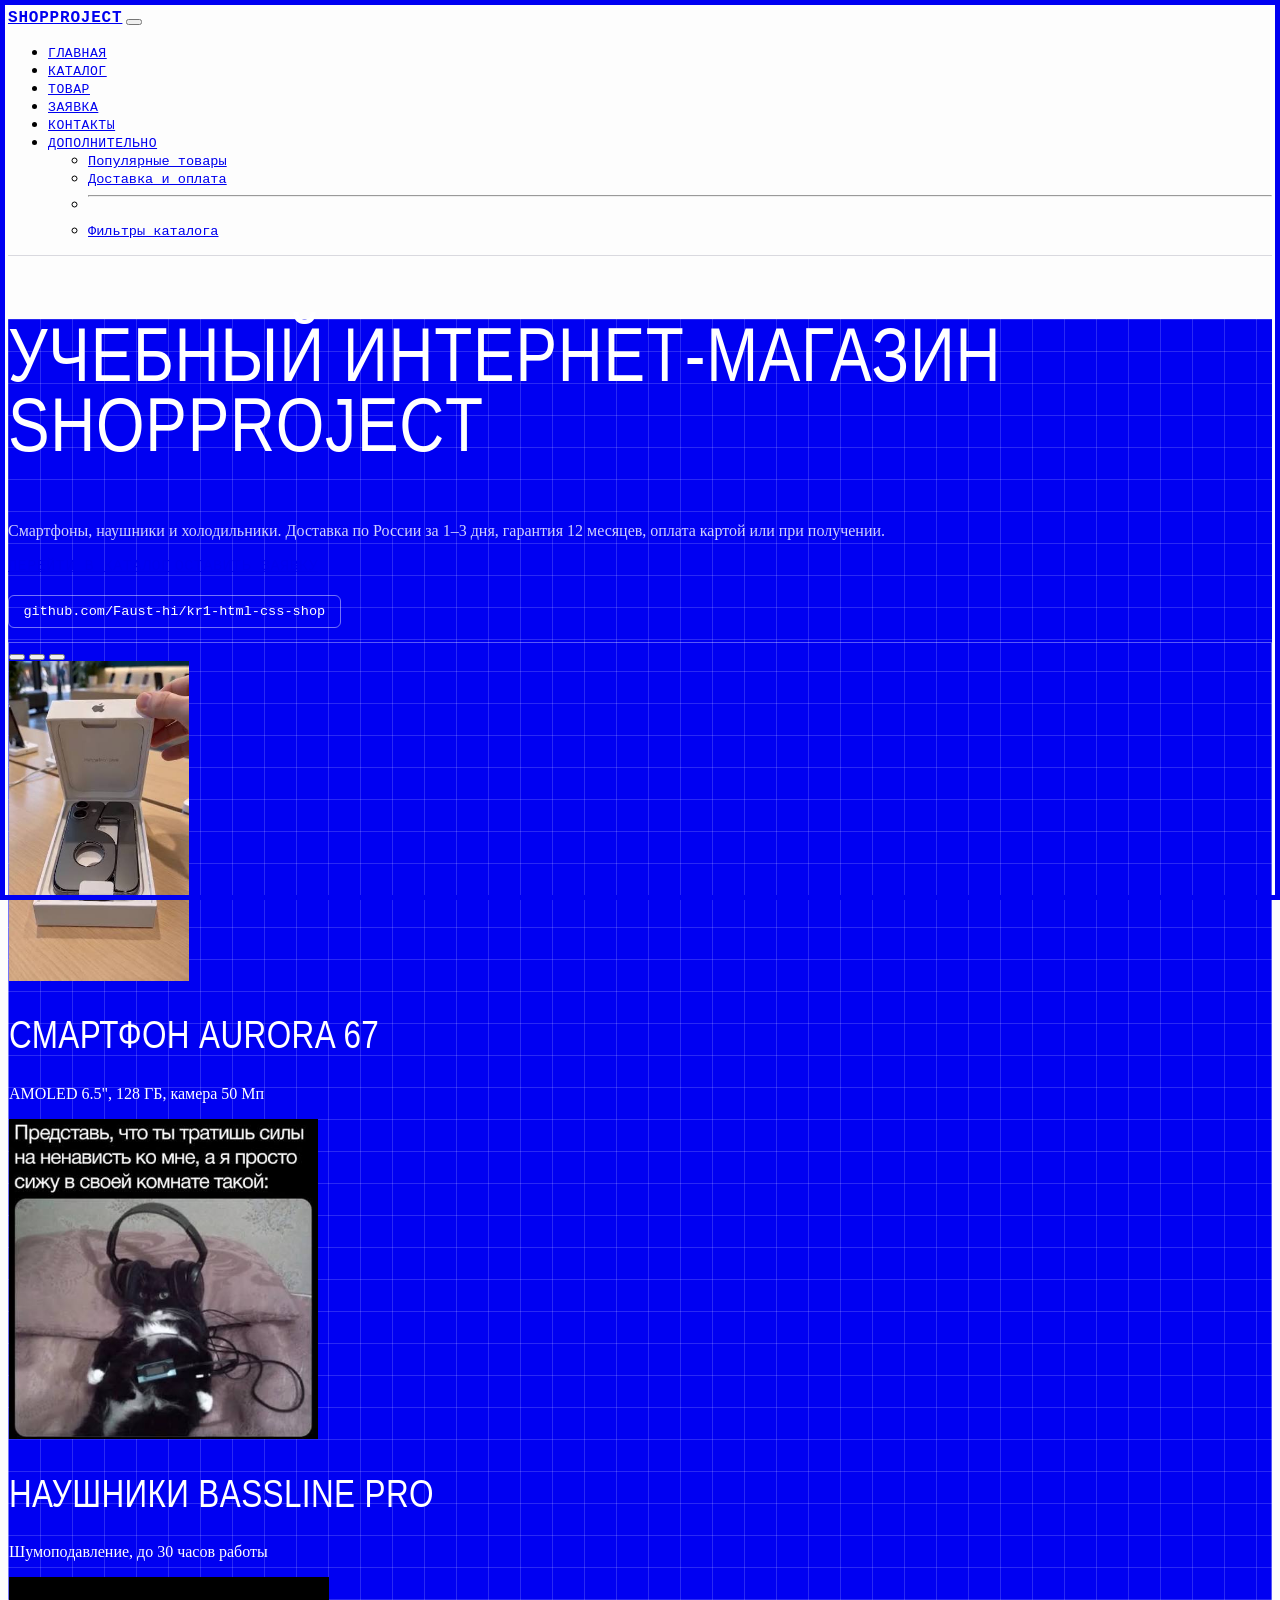
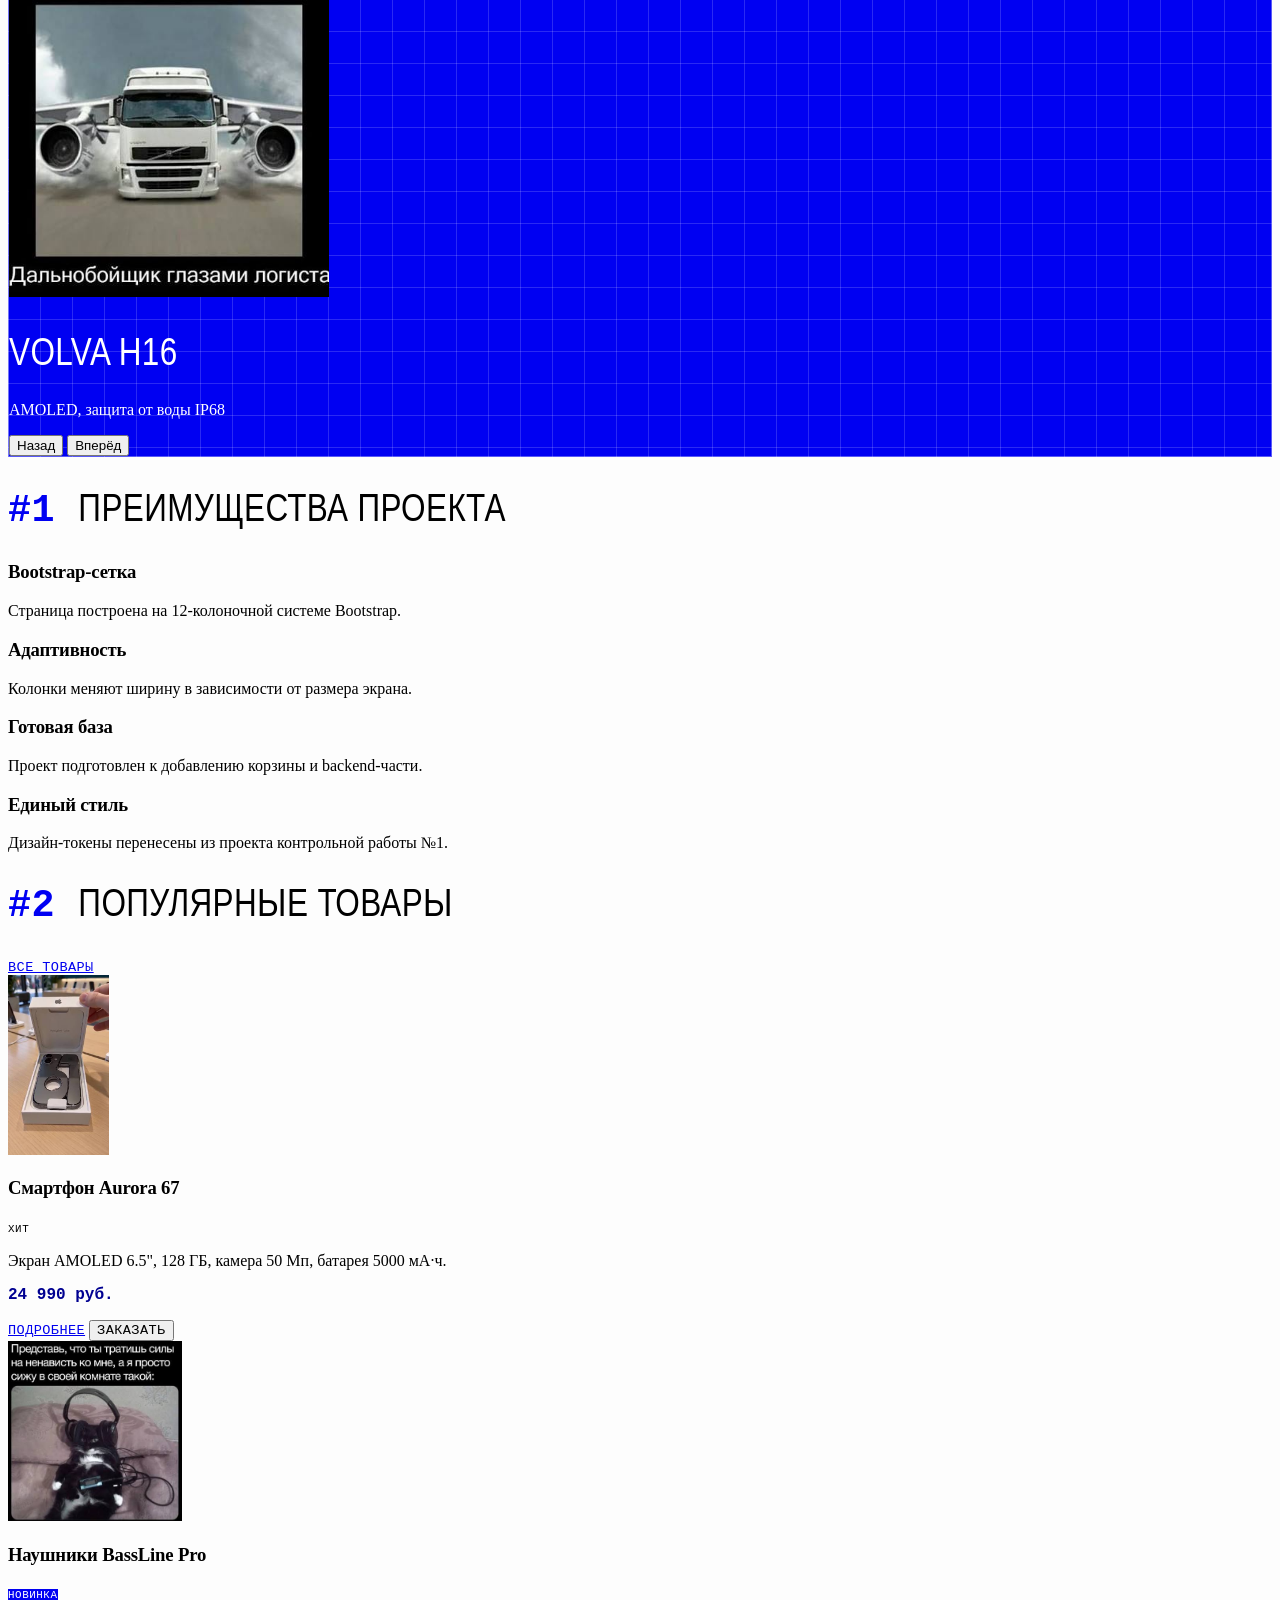
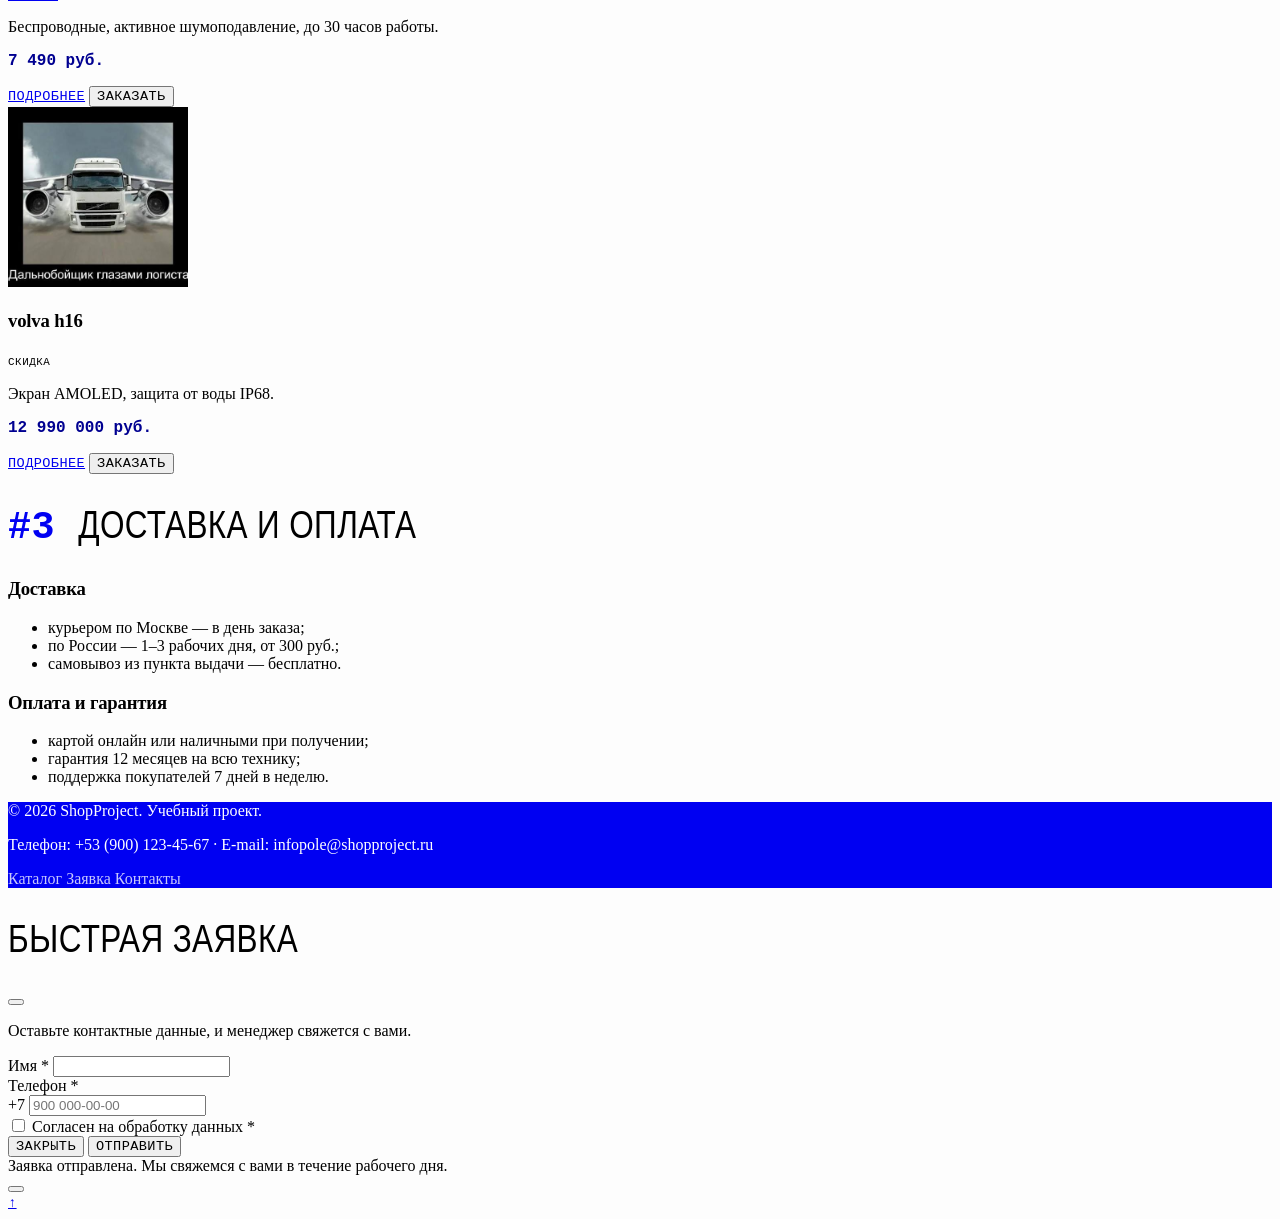
==== commit e5ca958f: "main настройка дизайна" ====
--- a/index.html
+++ b/index.html
@@ -22,7 +22,7 @@
 <body>
   <!-- ================= Навигация (единая на всех страницах) ================= -->
 
-  <nav class="navbar navbar-expand-lg navbar-dark site-navbar sticky-top">
+  <nav class="navbar navbar-expand-lg navbar-light site-navbar sticky-top">
     <div class="container-fluid px-4">
       <a class="navbar-brand fw-bold" href="index.html">ShopProject</a>
       <button class="navbar-toggler" type="button" data-bs-toggle="collapse"
@@ -70,6 +70,8 @@
               <a class="btn btn-primary btn-lg" href="catalog.html">Перейти в каталог</a>
               <a class="btn btn-outline-primary btn-lg" href="order.html">Оставить заявку</a>
             </div>
+            
+            <p class="hero-repo"><a href="https://github.com/Faust-hi/kr1-html-css-shop" target="_blank" rel="noopener">github.com/Faust-hi/kr1-html-css-shop</a></p>
           </div>
           <div class="col-12 col-lg-5">
             <div id="heroCarousel" class="carousel slide shadow-sm rounded overflow-hidden"
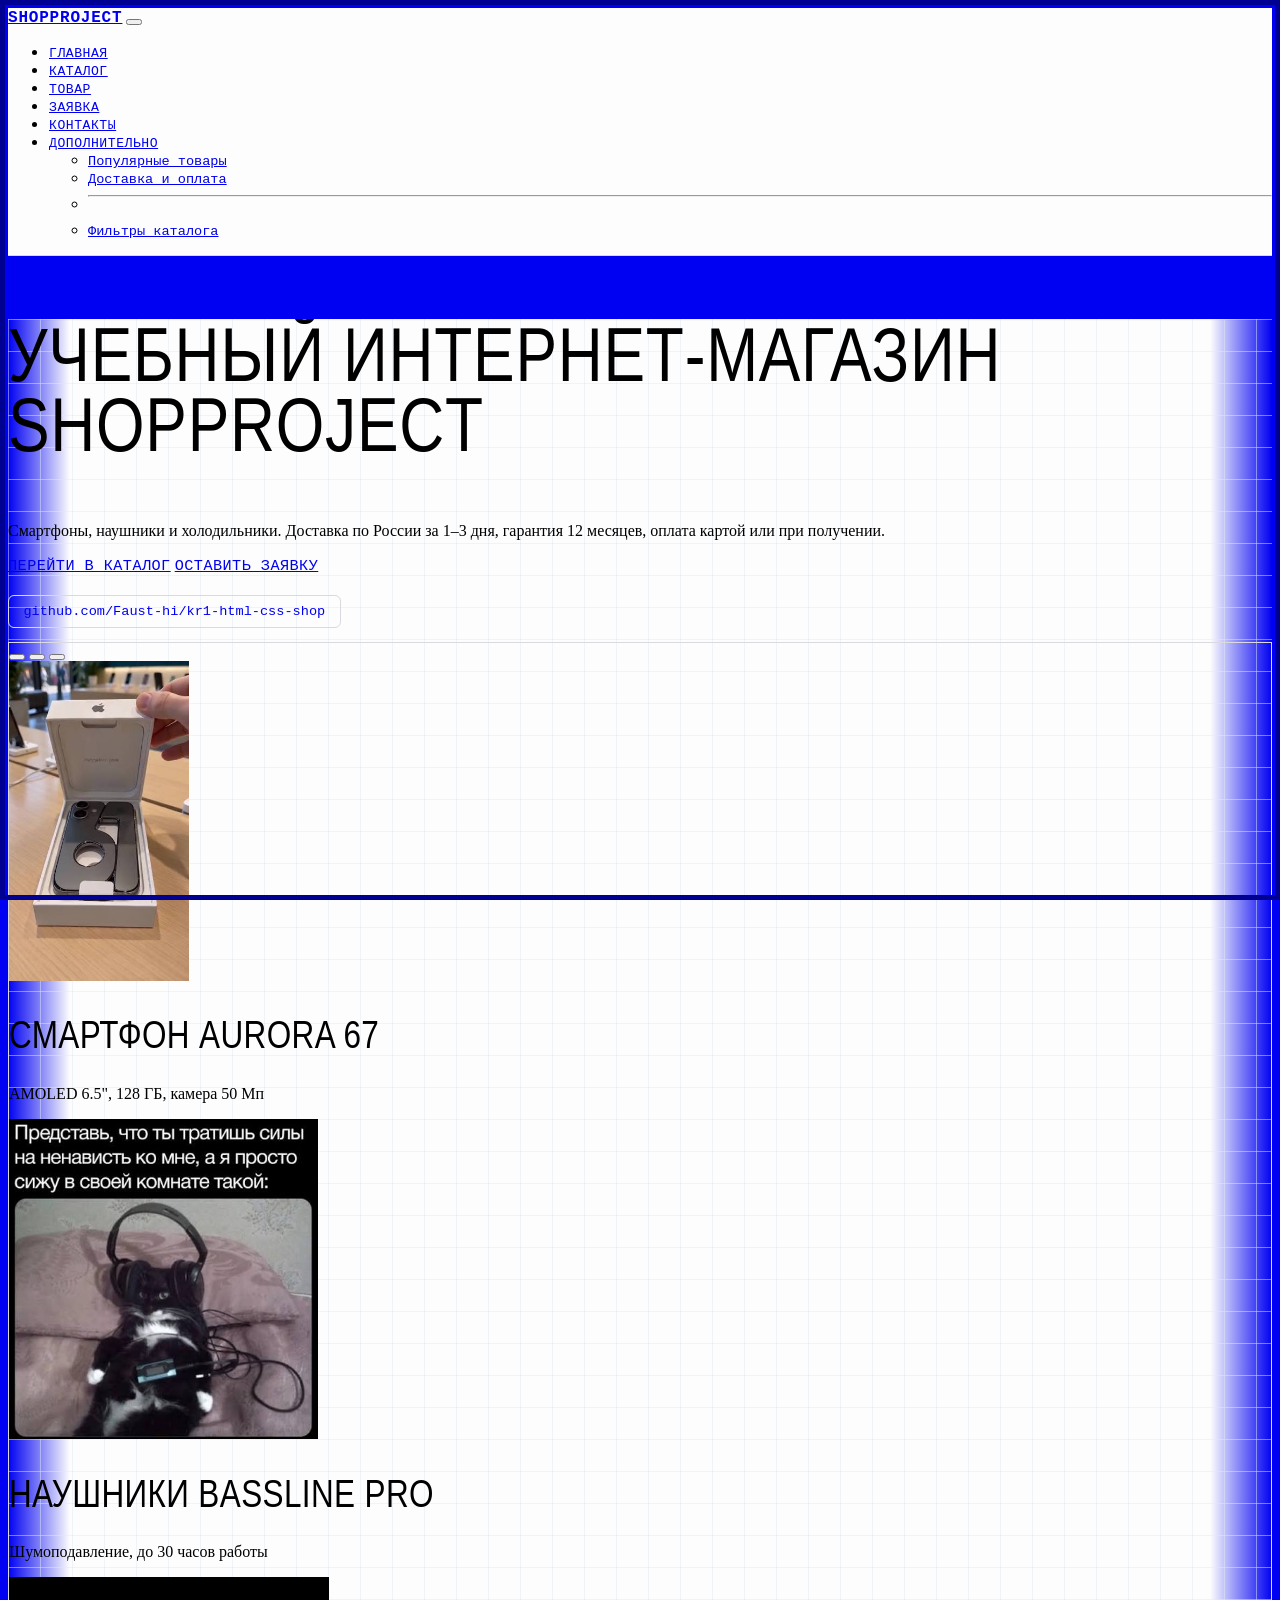
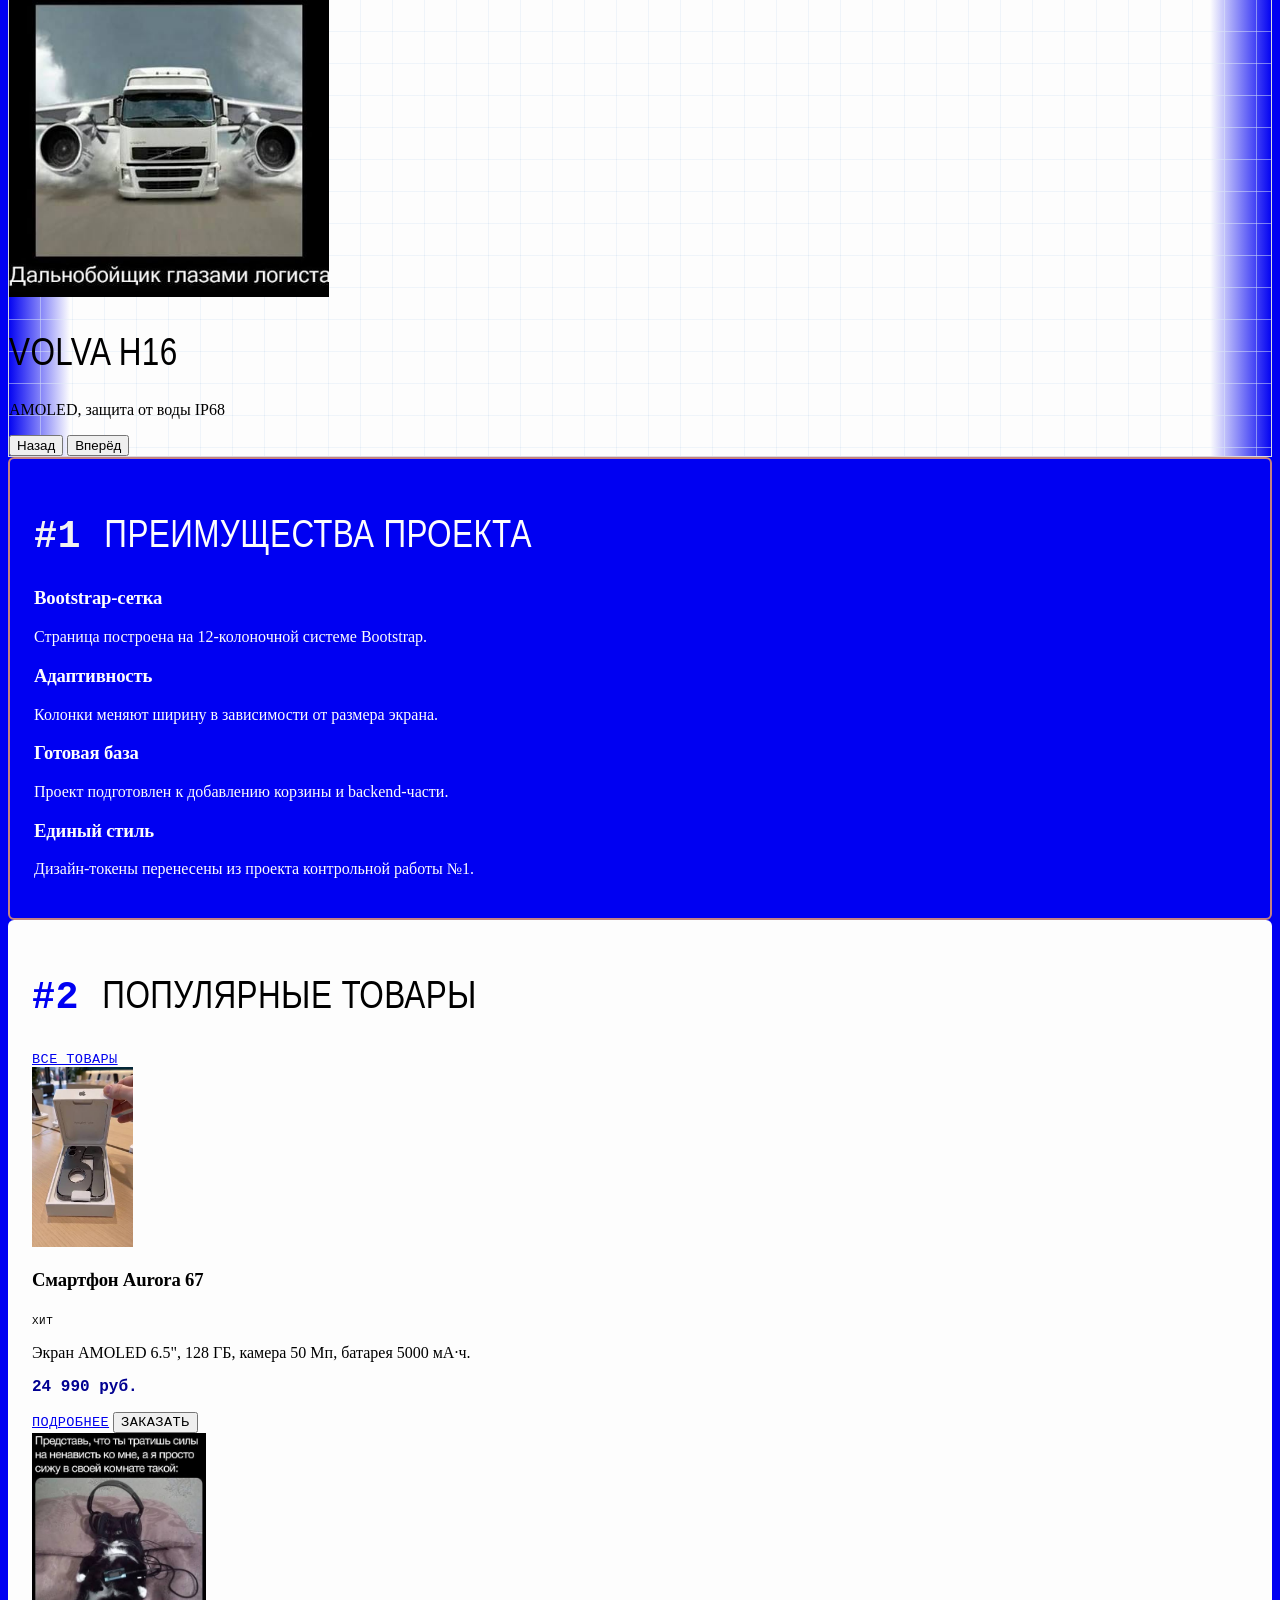
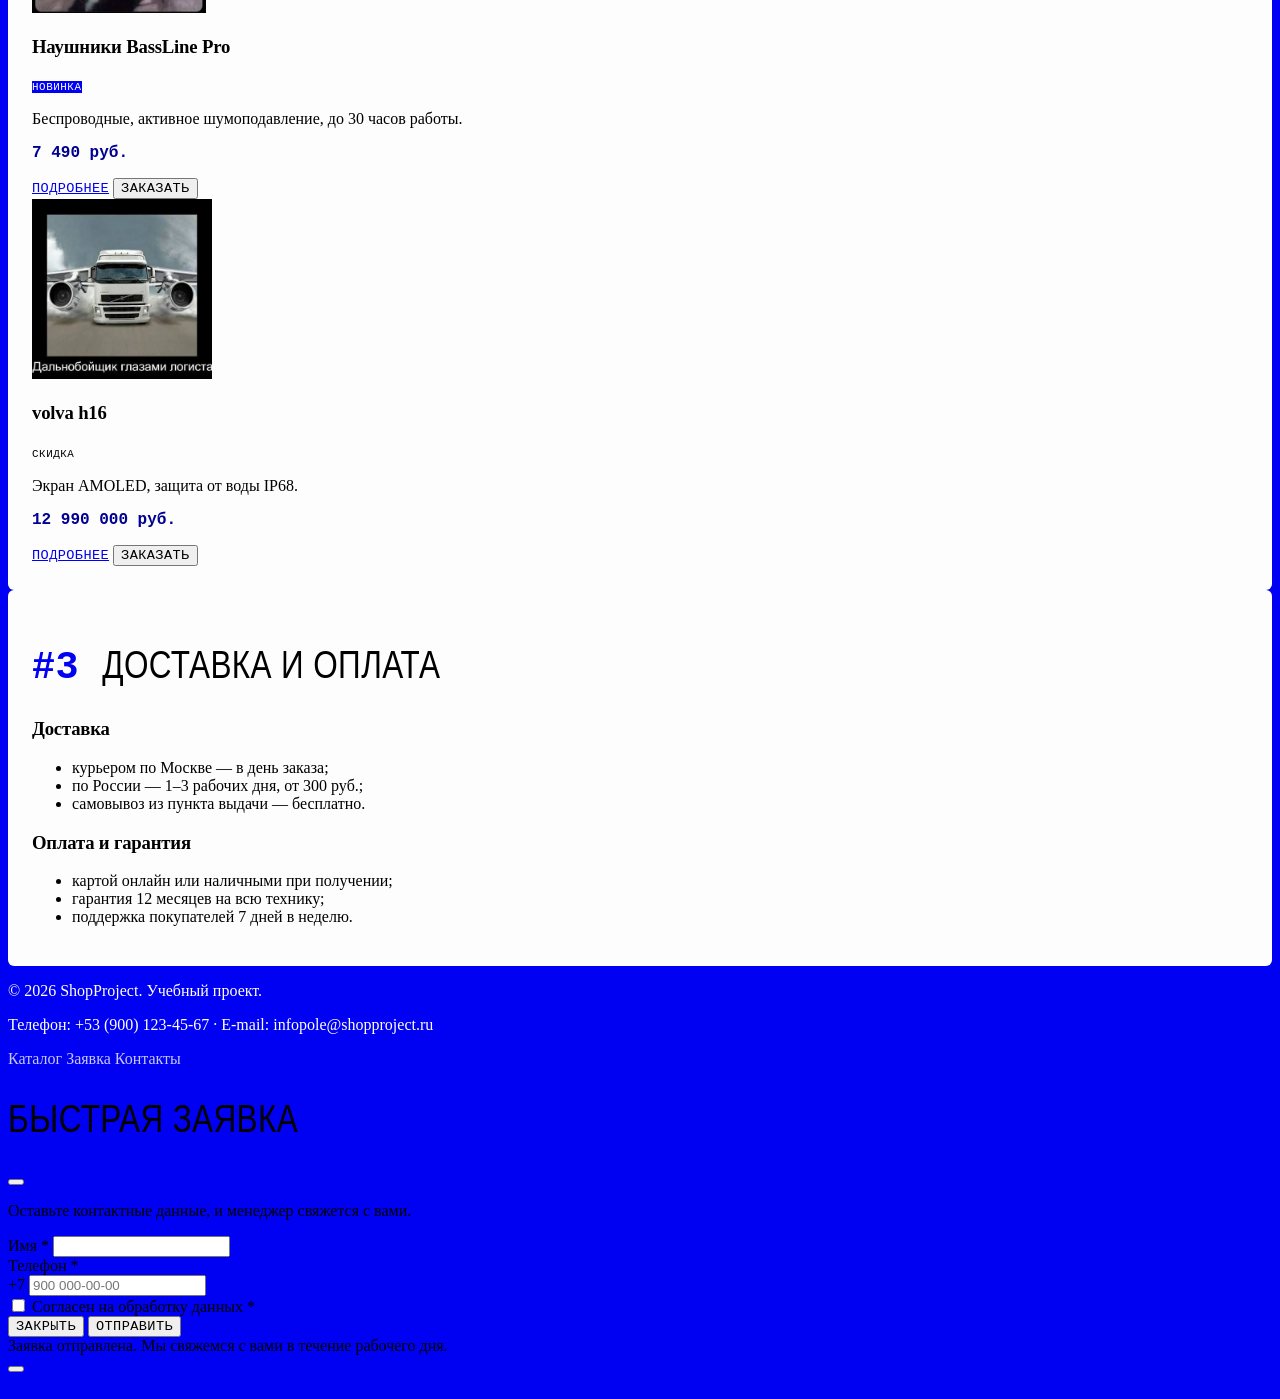
==== commit f13e481a: "main начало работы с кр3 пока что идёт переделка из bootstrap на базу из кр1(css и js)" ====
--- a/index.html
+++ b/index.html
@@ -17,6 +17,7 @@
 
   <link rel="stylesheet" href="vendor/bootstrap/css/bootstrap.min.css">
   <link rel="stylesheet" href="css/custom.css">
+  <link rel="stylesheet" href="css/responsive.css">
 </head>
 
 <body>
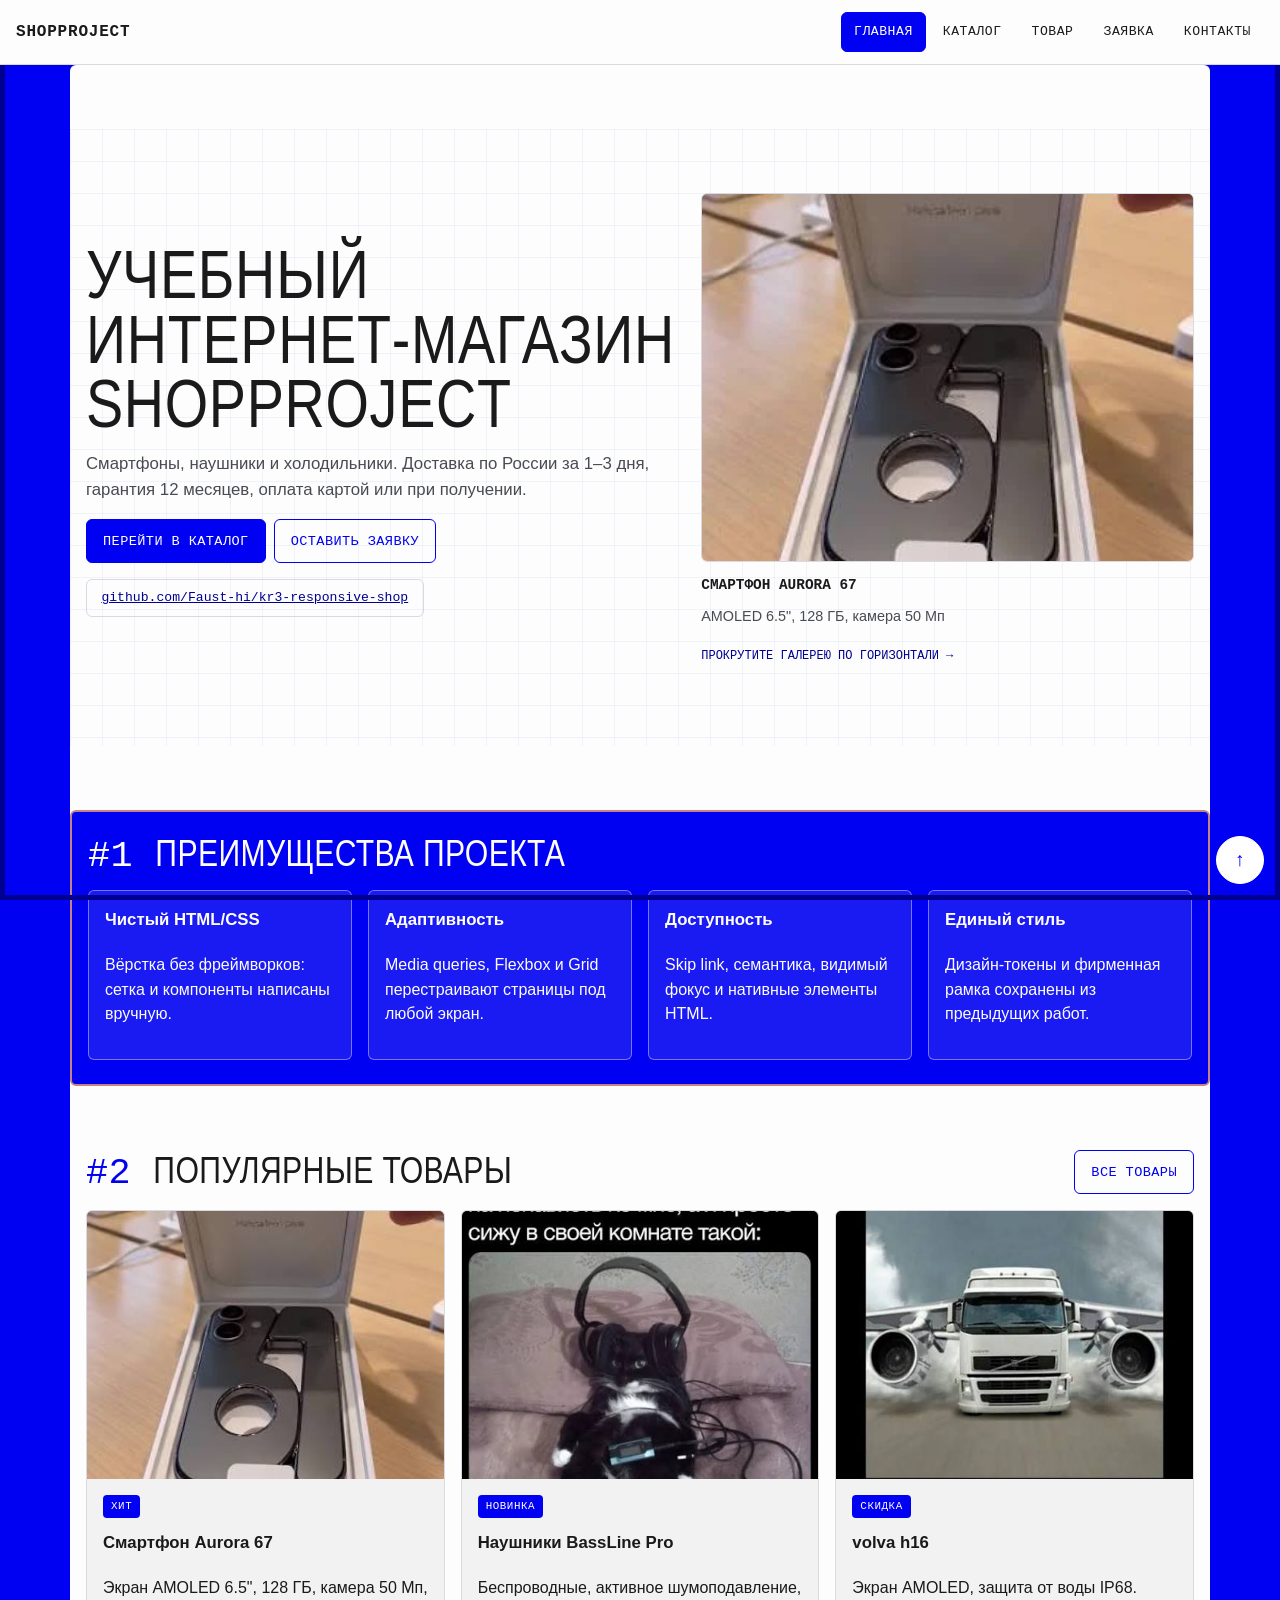
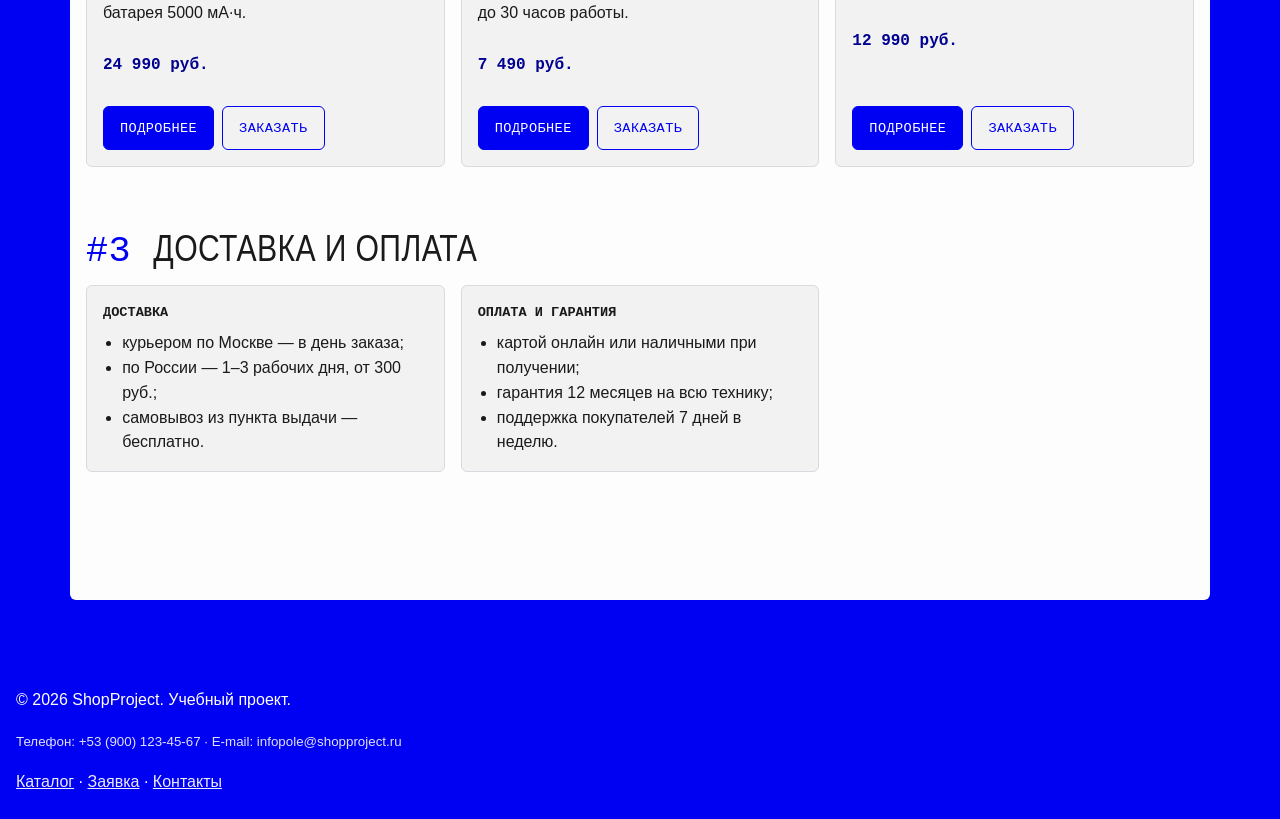
==== commit a48ca1b7: "main" ====
--- a/index.html
+++ b/index.html
@@ -3,360 +3,178 @@
 <head>
   <meta charset="UTF-8">
   <meta name="viewport" content="width=device-width, initial-scale=1.0">
-  <meta name="description" content="ShopProject — учебный интернет-магазин техники на Bootstrap: смартфоны, наушники и холодильники с доставкой по России.">
-
-  <meta property="og:type" content="website">
-  <meta property="og:site_name" content="ShopProject">
-  <meta property="og:locale" content="ru_RU">
-  <meta property="og:title" content="ShopProject — учебный интернет-магазин на Bootstrap">
-  <meta property="og:description" content="Смартфоны, наушники и холодильники с доставкой по России.">
-  <meta property="og:url" content="https://Faust-hi.github.io/kr1-html-css-shop/">
-  <meta property="og:image" content="https://Faust-hi.github.io/kr1-html-css-shop/images/preview.jpg">
-
-  <title>Главная — ShopProject на Bootstrap</title>
-
-  <link rel="stylesheet" href="vendor/bootstrap/css/bootstrap.min.css">
-  <link rel="stylesheet" href="css/custom.css">
+  <title>Главная — ShopProject</title>
+  <meta name="description" content="ShopProject — учебный интернет-магазин техники: смартфоны, наушники и холодильники с доставкой по России.">
+  <link rel="stylesheet" href="css/style.css">
   <link rel="stylesheet" href="css/responsive.css">
 </head>
+<body id="top">
+  <a class="skip-link" href="#main">Перейти к содержимому</a>
 
-<body>
-  <!-- ================= Навигация (единая на всех страницах) ================= -->
+  <header class="site-header">
+    <a class="brand" href="index.html">ShopProject</a>
+    <nav class="site-nav" aria-label="Основная навигация">
+      <ul class="nav-list">
+        <li><a href="index.html" aria-current="page">Главная</a></li>
+        <li><a href="catalog.html">Каталог</a></li>
+        <li><a href="product.html">Товар</a></li>
+        <li><a href="order.html">Заявка</a></li>
+        <li><a href="contacts.html">Контакты</a></li>
+      </ul>
+    </nav>
+  </header>
 
-  <nav class="navbar navbar-expand-lg navbar-light site-navbar sticky-top">
-    <div class="container-fluid px-4">
-      <a class="navbar-brand fw-bold" href="index.html">ShopProject</a>
-      <button class="navbar-toggler" type="button" data-bs-toggle="collapse"
-              data-bs-target="#mainNavbar" aria-controls="mainNavbar"
-              aria-expanded="false" aria-label="Переключить навигацию">
-        <span class="navbar-toggler-icon"></span>
-      </button>
-      <div class="collapse navbar-collapse" id="mainNavbar">
-        <ul class="navbar-nav ms-auto">
-          <li class="nav-item">
-            <a class="nav-link active" aria-current="page" href="index.html">Главная</a>
-          </li>
-          <li class="nav-item"><a class="nav-link" href="catalog.html">Каталог</a></li>
-          <li class="nav-item"><a class="nav-link" href="product.html">Товар</a></li>
-          <li class="nav-item"><a class="nav-link" href="order.html">Заявка</a></li>
-          <li class="nav-item"><a class="nav-link" href="contacts.html">Контакты</a></li>
-          <li class="nav-item dropdown">
-            <a class="nav-link dropdown-toggle" href="#" role="button"
-               data-bs-toggle="dropdown" aria-expanded="false">Дополнительно</a>
-            <ul class="dropdown-menu dropdown-menu-end">
-              <li><a class="dropdown-item" href="index.html#popular">Популярные товары</a></li>
-              <li><a class="dropdown-item" href="index.html#delivery">Доставка и оплата</a></li>
-              <li><hr class="dropdown-divider"></li>
-              <li><a class="dropdown-item" href="catalog.html#filters">Фильтры каталога</a></li>
-            </ul>
-          </li>
-        </ul>
-      </div>
-    </div>
-  </nav>
-
-  <main>
-    <!-- ================= Hero ================= -->
-
-    <section class="bg-soft py-5">
-      <div class="container">
-        <div class="row align-items-center g-4">
-          <div class="col-12 col-lg-7">
-            <h1 class="display-5 fw-bold">Учебный интернет-магазин ShopProject</h1>
-            <p class="lead text-muted">
-              Смартфоны, наушники и холодильники. Доставка по России за 1–3 дня,
-              гарантия 12 месяцев, оплата картой или при получении.
-            </p>
-            <div class="d-flex flex-wrap gap-2">
-              <a class="btn btn-primary btn-lg" href="catalog.html">Перейти в каталог</a>
-              <a class="btn btn-outline-primary btn-lg" href="order.html">Оставить заявку</a>
-            </div>
-            
-            <p class="hero-repo"><a href="https://github.com/Faust-hi/kr1-html-css-shop" target="_blank" rel="noopener">github.com/Faust-hi/kr1-html-css-shop</a></p>
+  <main class="layout" id="main" tabindex="-1">
+    <section class="hero">
+      <div class="hero-grid">
+        <div>
+          <h1>Учебный интернет-магазин ShopProject</h1>
+          <p class="lead">Смартфоны, наушники и холодильники. Доставка по России за 1–3 дня, гарантия 12 месяцев, оплата картой или при получении.</p>
+          <div class="actions">
+            <a class="btn btn--primary" href="catalog.html">Перейти в каталог</a>
+            <a class="btn" href="order.html">Оставить заявку</a>
           </div>
-          <div class="col-12 col-lg-5">
-            <div id="heroCarousel" class="carousel slide shadow-sm rounded overflow-hidden"
-                 data-bs-ride="carousel">
-              <div class="carousel-indicators">
-                <button type="button" data-bs-target="#heroCarousel" data-bs-slide-to="0"
-                        class="active" aria-current="true" aria-label="Слайд 1"></button>
-                <button type="button" data-bs-target="#heroCarousel" data-bs-slide-to="1"
-                        aria-label="Слайд 2"></button>
-                <button type="button" data-bs-target="#heroCarousel" data-bs-slide-to="2"
-                        aria-label="Слайд 3"></button>
-              </div>
-              <div class="carousel-inner">
-                <div class="carousel-item active">
-                  <img src="images/aurora-67.jpg" class="d-block w-100 carousel-img"
-                       alt="Смартфон Aurora 67 в упаковке">
-                  <div class="carousel-caption d-none d-md-block">
-                    <h2 class="h5">Смартфон Aurora 67</h2>
-                    <p class="mb-0">AMOLED 6.5", 128 ГБ, камера 50 Мп</p>
-                  </div>
-                </div>
-                <div class="carousel-item">
-                  <img src="images/BassLine-Pro.jpg" class="d-block w-100 carousel-img"
-                       alt="Наушники BassLine Pro">
-                  <div class="carousel-caption d-none d-md-block">
-                    <h2 class="h5">Наушники BassLine Pro</h2>
-                    <p class="mb-0">Шумоподавление, до 30 часов работы</p>
-                  </div>
-                </div>
-                <div class="carousel-item">
-                  <img src="images/volva-h16.jpg" class="d-block w-100 carousel-img"
-                       alt="Смартфон volva h16">
-                  <div class="carousel-caption d-none d-md-block">
-                    <h2 class="h5">volva h16</h2>
-                    <p class="mb-0">AMOLED, защита от воды IP68</p>
-                  </div>
-                </div>
-              </div>
-              <button class="carousel-control-prev" type="button"
-                      data-bs-target="#heroCarousel" data-bs-slide="prev">
-                <span class="carousel-control-prev-icon" aria-hidden="true"></span>
-                <span class="visually-hidden">Назад</span>
-              </button>
-              <button class="carousel-control-next" type="button"
-                      data-bs-target="#heroCarousel" data-bs-slide="next">
-                <span class="carousel-control-next-icon" aria-hidden="true"></span>
-                <span class="visually-hidden">Вперёд</span>
-              </button>
-            </div>
-          </div>
+          <p><a class="repo-link" href="https://github.com/Faust-hi/kr3-responsive-shop">github.com/Faust-hi/kr3-responsive-shop</a></p>
+        </div>
+        <div>
+          <ul class="gallery" tabindex="0" aria-label="Галерея товаров, прокручивается по горизонтали">
+            <li>
+              <picture>
+                <source type="image/webp"
+                        srcset="images/aurora-67-320w.webp 320w, images/aurora-67.webp 335w"
+                        sizes="(min-width: 992px) 460px, 92vw">
+                <img src="images/aurora-67.jpg"
+                     srcset="images/aurora-67-320w.jpg 320w, images/aurora-67.jpg 335w"
+                     sizes="(min-width: 992px) 460px, 92vw"
+                     alt="Смартфон Aurora 67 в упаковке" width="335" height="597" decoding="async">
+              </picture>
+              <h3>Смартфон Aurora 67</h3>
+              <p>AMOLED 6.5", 128 ГБ, камера 50 Мп</p>
+            </li>
+            <li>
+              <img src="images/BassLine-Pro.jpg"
+                   srcset="images/BassLine-Pro-320w.jpg 320w, images/BassLine-Pro.jpg 439w"
+                   sizes="(min-width: 992px) 460px, 92vw"
+                   alt="Наушники BassLine Pro" width="439" height="455"
+                   loading="lazy" decoding="async">
+              <h3>Наушники BassLine Pro</h3>
+              <p>Шумоподавление, до 30 часов работы</p>
+            </li>
+            <li>
+              <img src="images/volva-h16.jpg"
+                   srcset="images/volva-h16-320w.jpg 320w, images/volva-h16.jpg 447w"
+                   sizes="(min-width: 992px) 460px, 92vw"
+                   alt="Смартфон volva h16" width="447" height="447"
+                   loading="lazy" decoding="async">
+              <h3>volva h16</h3>
+              <p>AMOLED, защита от воды IP68</p>
+            </li>
+          </ul>
+          <p class="gallery-hint">Прокрутите галерею по горизонтали →</p>
         </div>
       </div>
     </section>
-
-    <!-- ================= Преимущества ================= -->
-
-    <section class="container my-5" id="advantages">
-      <h2 class="text-center mb-4">Преимущества проекта</h2>
-      <div class="row row-cols-1 row-cols-md-2 row-cols-xl-4 g-4">
-        <div class="col">
-          <div class="card h-100 border-0 shadow-sm">
-            <div class="card-body">
-              <h3 class="h5 card-title">Bootstrap-сетка</h3>
-              <p class="card-text text-muted mb-0">
-                Страница построена на 12-колоночной системе Bootstrap.
-              </p>
-            </div>
-          </div>
-        </div>
-        <div class="col">
-          <div class="card h-100 border-0 shadow-sm">
-            <div class="card-body">
-              <h3 class="h5 card-title">Адаптивность</h3>
-              <p class="card-text text-muted mb-0">
-                Колонки меняют ширину в зависимости от размера экрана.
-              </p>
-            </div>
-          </div>
-        </div>
-        <div class="col">
-          <div class="card h-100 border-0 shadow-sm">
-            <div class="card-body">
-              <h3 class="h5 card-title">Готовая база</h3>
-              <p class="card-text text-muted mb-0">
-                Проект подготовлен к добавлению корзины и backend-части.
-              </p>
-            </div>
-          </div>
-        </div>
-        <div class="col">
-          <div class="card h-100 border-0 shadow-sm">
-            <div class="card-body">
-              <h3 class="h5 card-title">Единый стиль</h3>
-              <p class="card-text text-muted mb-0">
-                Дизайн-токены перенесены из проекта контрольной работы №1.
-              </p>
-            </div>
-          </div>
+    <section class="section" id="advantages">
+      <h2>Преимущества проекта</h2>
+      <ul class="card-grid card-grid--advantages">
+        <li class="card"><div class="card-body"><h3>Чистый HTML/CSS</h3><p>Вёрстка без фреймворков: сетка и компоненты написаны вручную.</p></div></li>
+        <li class="card"><div class="card-body"><h3>Адаптивность</h3><p>Media queries, Flexbox и Grid перестраивают страницы под любой экран.</p></div></li>
+        <li class="card"><div class="card-body"><h3>Доступность</h3><p>Skip link, семантика, видимый фокус и нативные элементы HTML.</p></div></li>
+        <li class="card"><div class="card-body"><h3>Единый стиль</h3><p>Дизайн-токены и фирменная рамка сохранены из предыдущих работ.</p></div></li>
+      </ul>
+    </section>
+    <section class="section" id="popular">
+      <div class="section-head">
+        <h2>Популярные товары</h2>
+        <a class="btn" href="catalog.html">Все товары</a>
+      </div>
+      <ul class="card-grid">
+    <li class="card">
+      <img class="card-media" src="images/aurora-67.jpg"
+           srcset="images/aurora-67-320w.jpg 320w, images/aurora-67.jpg 335w"
+           sizes="(min-width: 1200px) 360px, (min-width: 768px) 45vw, 92vw"
+           alt="Смартфон Aurora 67 в упаковке" width="335" height="597"
+           loading="lazy" decoding="async">
+      <div class="card-body">
+        <span class="badge">Хит</span>
+        <h3>Смартфон Aurora 67</h3>
+        <p>Экран AMOLED 6.5", 128 ГБ, камера 50 Мп, батарея 5000 мА·ч.</p>
+        <p class="price">24 990 руб.</p>
+        <div class="card-actions">
+          <a class="btn btn--primary" href="product.html">Подробнее</a>
+          <a class="btn" href="order.html">Заказать</a>
         </div>
       </div>
-    </section>
-
-    <!-- ================= Популярные товары ================= -->
-
-    <section class="container my-5" id="popular">
-      <div class="d-flex justify-content-between align-items-center mb-4">
-        <h2 class="mb-0">Популярные товары</h2>
-        <a class="btn btn-outline-primary" href="catalog.html">Все товары</a>
-      </div>
-
-      <div class="row row-cols-1 row-cols-md-2 row-cols-xl-3 g-4">
-        <div class="col">
-          <div class="card h-100 shadow-sm">
-            <img src="images/aurora-67.jpg" class="card-img-top"
-                 alt="Смартфон Aurora 67 в упаковке" loading="lazy">
-            <div class="card-body d-flex flex-column">
-              <div class="d-flex justify-content-between align-items-start mb-2">
-                <h3 class="card-title h5 mb-0">Смартфон Aurora 67</h3>
-                <span class="badge bg-success">Хит</span>
-              </div>
-              <p class="card-text text-muted">
-                Экран AMOLED 6.5", 128 ГБ, камера 50 Мп, батарея 5000 мА·ч.
-              </p>
-              <p class="product-price fs-5 mt-auto mb-3">24 990 руб.</p>
-              <div class="d-flex gap-2">
-                <a class="btn btn-primary" href="product.html">Подробнее</a>
-                <button class="btn btn-outline-primary" type="button"
-                        data-bs-toggle="modal" data-bs-target="#orderModal">Заказать</button>
-              </div>
-            </div>
-          </div>
-        </div>
-
-        <div class="col">
-          <div class="card h-100 shadow-sm">
-            <img src="images/BassLine-Pro.jpg" class="card-img-top"
-                 alt="Наушники BassLine Pro" loading="lazy">
-            <div class="card-body d-flex flex-column">
-              <div class="d-flex justify-content-between align-items-start mb-2">
-                <h3 class="card-title h5 mb-0">Наушники BassLine Pro</h3>
-                <span class="badge bg-warning text-dark">Новинка</span>
-              </div>
-              <p class="card-text text-muted">
-                Беспроводные, активное шумоподавление, до 30 часов работы.
-              </p>
-              <p class="product-price fs-5 mt-auto mb-3">7 490 руб.</p>
-              <div class="d-flex gap-2">
-                <a class="btn btn-primary" href="product.html">Подробнее</a>
-                <button class="btn btn-outline-primary" type="button"
-                        data-bs-toggle="modal" data-bs-target="#orderModal">Заказать</button>
-              </div>
-            </div>
-          </div>
-        </div>
-
-        <div class="col">
-          <div class="card h-100 shadow-sm">
-            <img src="images/volva-h16.jpg" class="card-img-top"
-                 alt="Смартфон volva h16" loading="lazy">
-            <div class="card-body d-flex flex-column">
-              <div class="d-flex justify-content-between align-items-start mb-2">
-                <h3 class="card-title h5 mb-0">volva h16</h3>
-                <span class="badge bg-danger">Скидка</span>
-              </div>
-              <p class="card-text text-muted">
-                Экран AMOLED, защита от воды IP68.
-              </p>
-              <p class="product-price fs-5 mt-auto mb-3">12 990 000 руб.</p>
-              <div class="d-flex gap-2">
-                <a class="btn btn-primary" href="product.html">Подробнее</a>
-                <button class="btn btn-outline-primary" type="button"
-                        data-bs-toggle="modal" data-bs-target="#orderModal">Заказать</button>
-              </div>
-            </div>
-          </div>
+    </li>
+    <li class="card">
+      <img class="card-media" src="images/BassLine-Pro.jpg"
+           srcset="images/BassLine-Pro-320w.jpg 320w, images/BassLine-Pro.jpg 439w"
+           sizes="(min-width: 1200px) 360px, (min-width: 768px) 45vw, 92vw"
+           alt="Наушники BassLine Pro" width="439" height="455"
+           loading="lazy" decoding="async">
+      <div class="card-body">
+        <span class="badge">Новинка</span>
+        <h3>Наушники BassLine Pro</h3>
+        <p>Беспроводные, активное шумоподавление, до 30 часов работы.</p>
+        <p class="price">7 490 руб.</p>
+        <div class="card-actions">
+          <a class="btn btn--primary" href="product.html">Подробнее</a>
+          <a class="btn" href="order.html">Заказать</a>
         </div>
       </div>
+    </li>
+    <li class="card">
+      <img class="card-media" src="images/volva-h16.jpg"
+           srcset="images/volva-h16-320w.jpg 320w, images/volva-h16.jpg 447w"
+           sizes="(min-width: 1200px) 360px, (min-width: 768px) 45vw, 92vw"
+           alt="Смартфон volva h16" width="447" height="447"
+           loading="lazy" decoding="async">
+      <div class="card-body">
+        <span class="badge">Скидка</span>
+        <h3>volva h16</h3>
+        <p>Экран AMOLED, защита от воды IP68.</p>
+        <p class="price">12 990 руб.</p>
+        <div class="card-actions">
+          <a class="btn btn--primary" href="product.html">Подробнее</a>
+          <a class="btn" href="order.html">Заказать</a>
+        </div>
+      </div>
+    </li>
+      </ul>
     </section>
-
-    <!-- ================= Доставка и оплата ================= -->
-
-    <section class="container my-5" id="delivery">
-      <h2 class="mb-4">Доставка и оплата</h2>
-      <div class="row row-cols-1 row-cols-md-2 g-4">
-        <div class="col">
-          <div class="alert alert-info h-100 mb-0" role="alert">
-            <h3 class="h6">Доставка</h3>
-            <ul class="mb-0">
-              <li>курьером по Москве — в день заказа;</li>
-              <li>по России — 1–3 рабочих дня, от 300 руб.;</li>
-              <li>самовывоз из пункта выдачи — бесплатно.</li>
-            </ul>
-          </div>
+    <section class="section" id="delivery">
+      <h2>Доставка и оплата</h2>
+      <div class="card-grid">
+        <div class="note">
+          <h3>Доставка</h3>
+          <ul>
+            <li>курьером по Москве — в день заказа;</li>
+            <li>по России — 1–3 рабочих дня, от 300 руб.;</li>
+            <li>самовывоз из пункта выдачи — бесплатно.</li>
+          </ul>
         </div>
-        <div class="col">
-          <div class="alert alert-success h-100 mb-0" role="alert">
-            <h3 class="h6">Оплата и гарантия</h3>
-            <ul class="mb-0">
-              <li>картой онлайн или наличными при получении;</li>
-              <li>гарантия 12 месяцев на всю технику;</li>
-              <li>поддержка покупателей 7 дней в неделю.</li>
-            </ul>
-          </div>
+        <div class="note">
+          <h3>Оплата и гарантия</h3>
+          <ul>
+            <li>картой онлайн или наличными при получении;</li>
+            <li>гарантия 12 месяцев на всю технику;</li>
+            <li>поддержка покупателей 7 дней в неделю.</li>
+          </ul>
         </div>
       </div>
     </section>
   </main>
 
-  <!-- ================= Подвал ================= -->
-
-  <footer class="site-footer py-4 mt-5">
-    <div class="container">
-      <div class="row align-items-center g-3">
-        <div class="col-12 col-md-6">
-          <p class="mb-0">&copy; 2026 ShopProject. Учебный проект.</p>
-          <p class="mb-0 small">Телефон: +53 (900) 123-45-67 · E-mail: infopole@shopproject.ru</p>
-        </div>
-        <div class="col-12 col-md-6 text-md-end">
-          <a class="me-3" href="catalog.html">Каталог</a>
-          <a class="me-3" href="order.html">Заявка</a>
-          <a href="contacts.html">Контакты</a>
-        </div>
-      </div>
-    </div>
+  <footer class="site-footer">
+    <p>&copy; 2026 ShopProject. Учебный проект.</p>
+    <p><small>Телефон: +53 (900) 123-45-67 · E-mail: infopole@shopproject.ru</small></p>
+    <nav aria-label="Ссылки в подвале">
+      <a href="catalog.html">Каталог</a> ·
+      <a href="order.html">Заявка</a> ·
+      <a href="contacts.html">Контакты</a>
+    </nav>
   </footer>
 
-  <!-- ================= Модальное окно быстрой заявки ================= -->
-
-  <div class="modal fade" id="orderModal" tabindex="-1"
-       aria-labelledby="orderModalLabel" aria-hidden="true">
-    <div class="modal-dialog modal-dialog-centered">
-      <div class="modal-content">
-        <div class="modal-header">
-          <h2 class="modal-title h5" id="orderModalLabel">Быстрая заявка</h2>
-          <button type="button" class="btn-close" data-bs-dismiss="modal" aria-label="Закрыть"></button>
-        </div>
-        <div class="modal-body">
-          <p class="text-muted">Оставьте контактные данные, и менеджер свяжется с вами.</p>
-          <form>
-            <div class="mb-3">
-              <label for="modal-name" class="form-label">Имя *</label>
-              <input id="modal-name" name="name" type="text" class="form-control" required>
-            </div>
-            <div class="mb-3">
-              <label for="modal-phone" class="form-label">Телефон *</label>
-              <div class="input-group">
-                <span class="input-group-text">+7</span>
-                <input id="modal-phone" name="phone" type="tel" class="form-control"
-                       placeholder="900 000-00-00" required>
-              </div>
-            </div>
-            <div class="form-check mb-3">
-              <input id="modal-agree" name="agreement" class="form-check-input" type="checkbox" required>
-              <label class="form-check-label" for="modal-agree">Согласен на обработку данных *</label>
-            </div>
-          </form>
-        </div>
-        <div class="modal-footer">
-          <button type="button" class="btn btn-outline-secondary" data-bs-dismiss="modal">Закрыть</button>
-          <button type="button" class="btn btn-primary">Отправить</button>
-        </div>
-      </div>
-    </div>
-  </div>
-
-  <!-- ================= Тост об отправке ================= -->
-
-  <div class="toast-container position-fixed bottom-0 start-0 p-3">
-    <div id="formToast" class="toast align-items-center text-bg-success border-0" role="alert"
-         aria-live="assertive" aria-atomic="true">
-      <div class="d-flex">
-        <div class="toast-body">Заявка отправлена. Мы свяжемся с вами в течение рабочего дня.</div>
-        <button type="button" class="btn-close btn-close-white me-2 m-auto"
-                data-bs-dismiss="toast" aria-label="Закрыть"></button>
-      </div>
-    </div>
-  </div>
-
-  <!-- ================= Кнопка «наверх» ================= -->
-
-  <a href="#" class="btn btn-primary rounded-circle position-fixed bottom-0 end-0 m-4"
-     aria-label="Наверх">↑</a>
-
-  <script src="vendor/bootstrap/js/bootstrap.bundle.min.js"></script>
-  <script src="js/app.js"></script>
+  <a class="to-top" href="#top" aria-label="Наверх">↑</a>
 </body>
-</html>
+</html>
--- a/css/style.css
+++ b/css/style.css
@@ -0,0 +1,354 @@
+:root {
+  --color-primary: #0000f2;
+  --color-primary-dark: #000091;
+  --color-ink: #1a1a1a;
+  --color-paper: #fdfdfd;
+  --color-canvas: #0000f2;
+  --color-surface: #f2f2f2;
+  --color-hairline: #d9d9df;
+  --color-outline: #c48282;
+  --font-display: "Arial Narrow", "Liberation Sans Narrow", "PT Sans Narrow", "Helvetica Neue", Arial, sans-serif;
+  --font-mono: ui-monospace, SFMono-Regular, Menlo, Consolas, "Liberation Mono", monospace;
+  --grid-line: rgba(0, 87, 184, 0.06);
+  --frame-w: 3px;
+  --radius: 6px;
+  --space-xs: 0.5rem;
+  --space-sm: 0.75rem;
+  --space-md: 1rem;
+  --space-lg: 1.5rem;
+  --space-xl: clamp(2rem, 6vw, 4rem);
+}
+
+*, *::before, *::after { box-sizing: border-box; }
+
+html { scroll-behavior: smooth; }
+
+body {
+  margin: 0;
+  min-height: 100vh;
+  font-family: Arial, "Helvetica Neue", sans-serif;
+  line-height: 1.55;
+  color: var(--color-ink);
+  background-color: var(--color-canvas);
+}
+
+body::after {
+  content: "";
+  position: fixed;
+  inset: 0;
+  z-index: 1;
+  border: var(--frame-w) solid var(--color-primary-dark);
+  pointer-events: none;
+}
+
+img, video, svg { max-width: 100%; height: auto; display: block; }
+
+h1, h2 {
+  margin: 0 0 var(--space-md);
+  font-family: var(--font-display);
+  font-weight: 400;
+  line-height: 0.95;
+  text-transform: uppercase;
+  letter-spacing: 0.01em;
+}
+
+h1 { font-size: clamp(2.2rem, 6vw, 4.25rem); }
+h2 { font-size: clamp(1.6rem, 3.2vw, 2.3rem); }
+h3 { margin: 0 0 var(--space-xs); font-size: 1.05rem; }
+
+p { margin: 0 0 var(--space-md); }
+
+a { color: var(--color-primary-dark); }
+
+:focus-visible {
+  outline: 3px solid var(--color-primary);
+  outline-offset: 2px;
+}
+
+.site-footer :focus-visible,
+#advantages :focus-visible { outline-color: #ffffff; }
+
+::selection { background: rgba(0, 0, 242, 0.16); }
+
+.layout {
+  width: min(100% - 2 * var(--space-md), 1140px);
+  margin-inline: auto;
+  padding-block: var(--space-lg);
+  background-color: var(--color-paper);
+  border-radius: var(--radius);
+}
+
+.layout > * { padding-inline: var(--space-md); }
+
+.skip-link {
+  position: absolute;
+  left: var(--space-md);
+  top: -100px;
+  z-index: 10;
+  padding: 0.6rem 0.9rem;
+  font-family: var(--font-mono);
+  font-size: 0.85rem;
+  color: #ffffff;
+  background-color: #111111;
+  border: 2px solid #ffffff;
+  border-radius: var(--radius);
+  text-decoration: none;
+}
+
+.skip-link:focus { top: var(--space-md); }
+
+main:focus { outline: none; }
+
+.site-header {
+  position: relative;
+  z-index: 4;
+  display: flex;
+  flex-wrap: wrap;
+  align-items: center;
+  justify-content: space-between;
+  gap: var(--space-sm);
+  padding: var(--space-sm) var(--space-md);
+  background-color: var(--color-paper);
+  border-bottom: 1px solid var(--color-hairline);
+}
+
+.brand {
+  font-family: var(--font-mono);
+  font-weight: 700;
+  text-transform: uppercase;
+  letter-spacing: 0.05em;
+  text-decoration: none;
+  color: var(--color-ink);
+}
+
+.site-nav { flex: 1 1 100%; min-width: 0; }
+
+.nav-list {
+  display: flex;
+  flex-direction: row;
+  flex-wrap: wrap;
+  gap: 0.25rem;
+  margin: 0;
+  padding: 0;
+  list-style: none;
+}
+
+.nav-list a {
+  display: block;
+  padding: 0.45rem 0.55rem;
+  font-family: var(--font-mono);
+  font-size: 0.75rem;
+  text-transform: uppercase;
+  letter-spacing: 0.04em;
+  text-decoration: none;
+  color: var(--color-ink);
+  border: 1px solid transparent;
+  border-radius: var(--radius);
+}
+
+.nav-list a:hover { border-color: var(--color-primary); color: var(--color-primary); }
+
+.nav-list a[aria-current="page"] {
+  background-color: var(--color-primary);
+  border-color: var(--color-primary);
+  color: #ffffff;
+}
+
+.breadcrumbs { margin-bottom: var(--space-lg); font-family: var(--font-mono); font-size: 0.82rem; }
+.breadcrumbs ol { display: flex; flex-wrap: wrap; gap: 0.4rem; margin: 0; padding: 0; list-style: none; }
+.breadcrumbs li + li::before { content: "/"; margin-right: 0.4rem; color: var(--color-primary); }
+
+.hero {
+  padding-block: var(--space-xl);
+  background-color: var(--color-paper);
+  background-image:
+    linear-gradient(var(--grid-line) 1px, transparent 1px),
+    linear-gradient(90deg, var(--grid-line) 1px, transparent 1px);
+  background-size: 32px 32px;
+}
+
+.hero-grid {
+  display: grid;
+  grid-template-columns: minmax(0, 1fr);
+  gap: var(--space-lg);
+  align-items: center;
+}
+
+.lead { font-size: 1.05rem; color: #4a4a52; }
+
+.actions { display: flex; flex-wrap: wrap; gap: var(--space-xs); }
+
+.btn {
+  display: inline-flex;
+  align-items: center;
+  justify-content: center;
+  min-height: 44px;
+  padding: 0.6rem 1rem;
+  font-family: var(--font-mono);
+  font-size: 0.85rem;
+  text-transform: uppercase;
+  letter-spacing: 0.03em;
+  text-decoration: none;
+  cursor: pointer;
+  color: var(--color-primary);
+  background: transparent;
+  border: 1px solid var(--color-primary);
+  border-radius: var(--radius);
+}
+
+.btn--primary { background-color: var(--color-primary); color: #ffffff; }
+.btn--primary:hover { background-color: var(--color-primary-dark); border-color: var(--color-primary-dark); }
+.btn--ghost { border-color: var(--color-hairline); color: var(--color-ink); }
+
+.repo-link {
+  display: inline-block;
+  margin-top: var(--space-md);
+  padding: 0.5rem 0.9rem;
+  font-family: var(--font-mono);
+  font-size: 0.82rem;
+  border: 1px solid var(--color-hairline);
+  border-radius: var(--radius);
+}
+
+.gallery { display: flex; gap: var(--space-md); margin: 0; padding: 0 0 var(--space-sm); list-style: none; overflow-x: auto; scroll-snap-type: x mandatory; }
+.gallery > li { flex: 0 0 100%; scroll-snap-align: start; }
+.gallery img { width: 100%; aspect-ratio: 4 / 3; object-fit: cover; border: 1px solid var(--color-hairline); border-radius: var(--radius); }
+.gallery h3 { margin-top: var(--space-sm); font-family: var(--font-mono); font-size: 0.9rem; text-transform: uppercase; }
+.gallery p { margin: 0; font-size: 0.9rem; color: #4a4a52; }
+.gallery-hint { margin-top: var(--space-xs); font-family: var(--font-mono); font-size: 0.75rem; text-transform: uppercase; color: var(--color-primary-dark); }
+
+.section { margin-block: var(--space-xl); }
+.section-head { display: flex; flex-wrap: wrap; align-items: center; justify-content: space-between; gap: var(--space-sm); margin-bottom: var(--space-md); }
+.section-head h2 { margin: 0; }
+
+.card-grid {
+  display: grid;
+  grid-template-columns: minmax(0, 1fr);
+  gap: var(--space-md);
+  margin: 0;
+  padding: 0;
+  list-style: none;
+}
+
+.card {
+  display: flex;
+  flex-direction: column;
+  height: 100%;
+  overflow: hidden;
+  background-color: var(--color-surface);
+  border: 1px solid var(--color-hairline);
+  border-radius: var(--radius);
+}
+
+.card-media { width: 100%; aspect-ratio: 4 / 3; object-fit: cover; }
+.card-body { display: flex; flex: 1; flex-direction: column; gap: var(--space-sm); padding: var(--space-md); }
+.card-actions { display: flex; flex-wrap: wrap; gap: var(--space-xs); margin-top: auto; }
+
+.badge {
+  align-self: flex-start;
+  padding: 0.2rem 0.5rem;
+  font-family: var(--font-mono);
+  font-size: 0.68rem;
+  text-transform: uppercase;
+  letter-spacing: 0.05em;
+  color: #ffffff;
+  background-color: var(--color-primary);
+  border-radius: 4px;
+}
+
+.price { font-family: var(--font-mono); font-weight: 700; color: var(--color-primary-dark); }
+
+#advantages {
+  padding: var(--space-lg) var(--space-md);
+  background-color: var(--color-canvas);
+  border: 2px solid var(--color-outline);
+  border-radius: var(--radius);
+  color: var(--color-paper);
+}
+
+#advantages h2::before { content: "#1  "; font-family: var(--font-mono); }
+#popular h2::before { content: "#2  "; font-family: var(--font-mono); color: var(--color-primary); }
+#delivery h2::before { content: "#3  "; font-family: var(--font-mono); color: var(--color-primary); }
+
+#advantages .card { background-color: rgba(255, 255, 255, 0.1); border-color: rgba(255, 255, 255, 0.4); color: var(--color-paper); }
+
+.note { padding: var(--space-md); border: 1px solid var(--color-hairline); border-radius: var(--radius); background-color: var(--color-surface); }
+.note h3 { font-family: var(--font-mono); font-size: 0.85rem; text-transform: uppercase; }
+.note ul { margin: 0; padding-left: 1.2rem; }
+
+.catalog-layout { display: grid; grid-template-columns: minmax(0, 1fr); gap: var(--space-lg); align-items: start; }
+
+.filters { padding: var(--space-md); background-color: var(--color-surface); border: 1px solid var(--color-hairline); border-radius: var(--radius); }
+.filters fieldset { min-width: 0; margin: 0 0 var(--space-md); padding: 0; border: 0; }
+.filters legend { font-family: var(--font-mono); font-size: 0.85rem; font-weight: 700; padding: 0; }
+.filters label { display: flex; align-items: center; gap: 0.5rem; min-height: 44px; }
+.filters input[type="checkbox"] { width: 1.2rem; height: 1.2rem; }
+.filters .actions { flex-direction: column; align-items: stretch; }
+
+.product-layout { display: grid; grid-template-columns: minmax(0, 1fr); gap: var(--space-lg); }
+.product-photo { width: 100%; aspect-ratio: 3 / 4; object-fit: cover; border: 1px solid var(--color-hairline); border-radius: var(--radius); }
+
+.form-grid { display: grid; grid-template-columns: minmax(0, 1fr); gap: var(--space-md); }
+.field { display: flex; flex-direction: column; gap: 0.35rem; min-width: 0; }
+.field label { font-family: var(--font-mono); font-size: 0.82rem; }
+.field input, .field select, .field textarea {
+  width: 100%;
+  min-height: 44px;
+  padding: 0.55rem 0.7rem;
+  font: inherit;
+  color: inherit;
+  background-color: var(--color-paper);
+  border: 1px solid var(--color-hairline);
+  border-radius: var(--radius);
+}
+.field textarea { min-height: 6rem; resize: vertical; }
+.field input:focus-visible, .field select:focus-visible, .field textarea:focus-visible { outline: 3px solid var(--color-primary); outline-offset: 2px; }
+.checkbox-field { flex-direction: row; align-items: flex-start; gap: 0.5rem; }
+.checkbox-field input { width: 1.2rem; height: 1.2rem; flex: 0 0 auto; }
+
+.table-wrapper { overflow-x: auto; }
+.spec-table { width: 100%; border-collapse: collapse; }
+.spec-table caption { text-align: left; font-family: var(--font-mono); font-size: 0.82rem; padding-bottom: var(--space-xs); }
+.spec-table thead { position: absolute; width: 1px; height: 1px; overflow: hidden; clip: rect(0 0 0 0); white-space: nowrap; }
+.spec-table, .spec-table tbody, .spec-table tr, .spec-table th, .spec-table td { display: block; width: 100%; }
+.spec-table tr {
+  margin-bottom: var(--space-md);
+  padding: var(--space-sm) var(--space-md);
+  background-color: var(--color-paper);
+  border: 1px solid var(--color-hairline);
+  border-radius: var(--radius);
+}
+.spec-table th[scope="row"] {
+  padding: 0 0 var(--space-xs);
+  font-family: var(--font-mono);
+  font-size: 0.8rem;
+  text-transform: uppercase;
+  color: var(--color-primary-dark);
+}
+.spec-table td { display: flex; flex-wrap: wrap; justify-content: space-between; gap: 0.25rem 0.75rem; padding: 0.25rem 0; }
+.spec-table td::before { content: attr(data-label); font-family: var(--font-mono); font-size: 0.75rem; text-transform: uppercase; color: var(--color-primary-dark); }
+
+.faq details { border-bottom: 1px solid var(--color-hairline); padding: var(--space-sm) 0; }
+.faq summary { min-height: 44px; cursor: pointer; font-weight: 700; }
+.faq p { margin: var(--space-xs) 0 0; }
+
+.site-footer { margin-top: var(--space-xl); padding: var(--space-lg) var(--space-md); background-color: var(--color-primary); color: #ffffff; }
+.site-footer a { color: rgba(255, 255, 255, 0.92); }
+.site-footer small { color: rgba(255, 255, 255, 0.88); }
+
+.to-top {
+  position: fixed;
+  right: var(--space-md);
+  bottom: var(--space-md);
+  z-index: 5;
+  display: grid;
+  place-items: center;
+  width: 48px;
+  height: 48px;
+  font-size: 1.2rem;
+  text-decoration: none;
+  color: var(--color-primary);
+  background-color: #ffffff;
+  border: 1px solid #ffffff;
+  border-radius: 50%;
+}
--- a/css/responsive.css
+++ b/css/responsive.css
@@ -0,0 +1,49 @@
+
+@media (min-width: 768px) {
+  :root { --frame-w: 4px; }
+
+  .site-header { flex-wrap: nowrap; }
+  .site-nav { flex: 0 1 auto; }
+  .nav-list { justify-content: flex-end; }
+  .nav-list a { padding: 0.55rem 0.75rem; font-size: 0.82rem; }
+
+  .hero-grid { grid-template-columns: 1.2fr 1fr; }
+  .card-grid { grid-template-columns: repeat(2, minmax(0, 1fr)); }
+  .product-layout { grid-template-columns: minmax(0, 1fr) minmax(0, 1fr); }
+  .form-grid { grid-template-columns: repeat(2, minmax(0, 1fr)); }
+  .field--full, .checkbox-field, .form-actions { grid-column: 1 / -1; }
+  .filters .actions { flex-direction: row; }
+
+  .catalog-layout { grid-template-columns: 260px minmax(0, 1fr); }
+  .filters { position: sticky; top: var(--space-md); }
+
+  .spec-table thead { position: static; width: auto; height: auto; overflow: visible; clip: auto; white-space: normal; }
+  .spec-table { display: table; }
+  .spec-table tbody { display: table-row-group; }
+  .spec-table tr { display: table-row; margin: 0; padding: 0; border: 0; border-radius: 0; background: transparent; }
+  .spec-table th, .spec-table td { display: table-cell; width: auto; padding: 0.55rem; border-bottom: 1px solid var(--color-hairline); }
+  .spec-table th[scope="row"] { padding: 0.55rem; font: inherit; text-transform: none; color: inherit; }
+  .spec-table td::before { content: none; }
+}
+
+@media (min-width: 1024px) {
+  :root { --frame-w: 5px; }
+
+  .site-header { position: sticky; top: 0; }
+  .card-grid { grid-template-columns: repeat(3, minmax(0, 1fr)); }
+  .card-grid--advantages { grid-template-columns: repeat(4, minmax(0, 1fr)); }
+}
+
+@media (min-width: 1200px) {
+  .layout { padding-block: var(--space-xl); }
+}
+
+@media (prefers-reduced-motion: reduce) {
+  html { scroll-behavior: auto; }
+  *, *::before, *::after {
+    animation-duration: 0.01ms !important;
+    animation-iteration-count: 1 !important;
+    transition-duration: 0.01ms !important;
+    scroll-behavior: auto !important;
+  }
+}
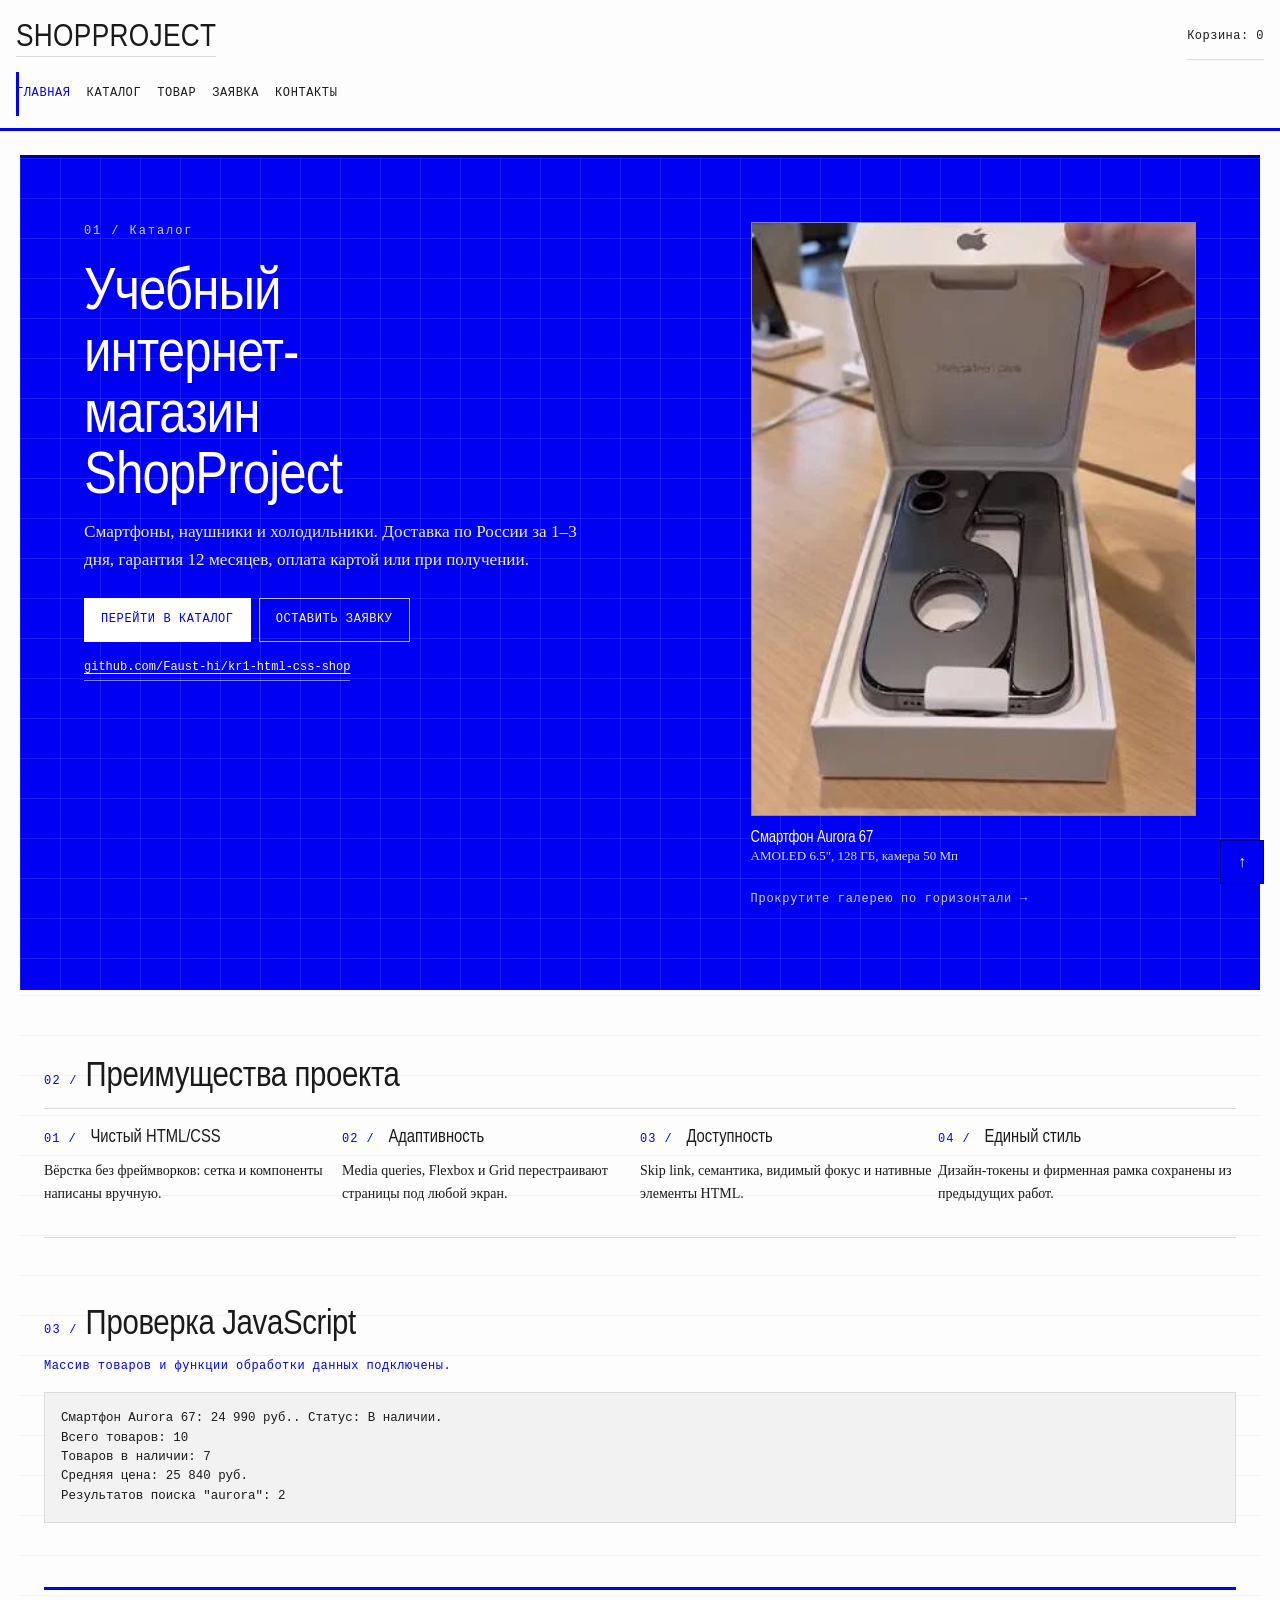
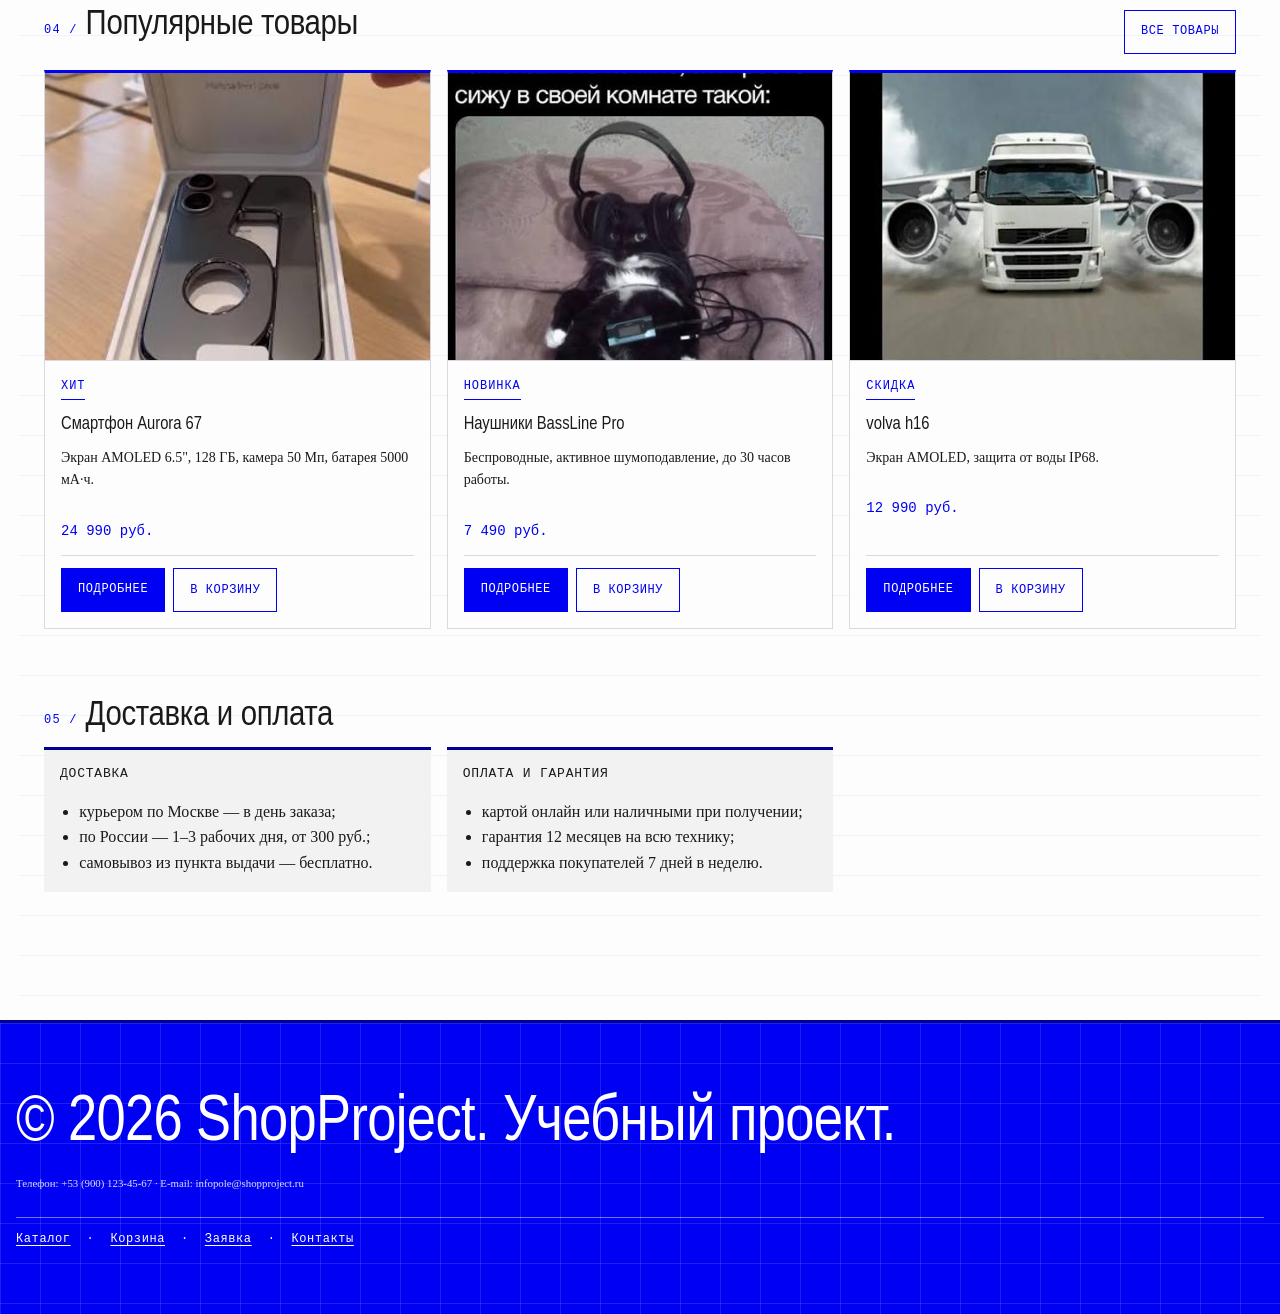
==== commit d2ff41db: "kr4" ====
--- a/index.html
+++ b/index.html
@@ -7,75 +7,47 @@
   <meta name="description" content="ShopProject — учебный интернет-магазин техники: смартфоны, наушники и холодильники с доставкой по России.">
   <link rel="stylesheet" href="css/style.css">
   <link rel="stylesheet" href="css/responsive.css">
+  <script src="js/data.js" defer></script>
+  <script src="js/storage.js" defer></script>
+  <script src="js/main.js" defer></script>
+  <script src="js/cart.js" defer></script>
 </head>
 <body id="top">
   <a class="skip-link" href="#main">Перейти к содержимому</a>
-
   <header class="site-header">
     <a class="brand" href="index.html">ShopProject</a>
+    <div class="header-actions">
+      <a class="cart-link" href="cart.html" data-cart-count>Корзина: 0</a>
+      <button class="btn nav-toggle" type="button" data-nav-toggle aria-controls="primary-navigation" aria-expanded="false">Меню</button>
+    </div>
     <nav class="site-nav" aria-label="Основная навигация">
-      <ul class="nav-list">
-        <li><a href="index.html" aria-current="page">Главная</a></li>
-        <li><a href="catalog.html">Каталог</a></li>
-        <li><a href="product.html">Товар</a></li>
-        <li><a href="order.html">Заявка</a></li>
-        <li><a href="contacts.html">Контакты</a></li>
+      <ul class="nav-list" id="primary-navigation">
+        <li><a href="index.html" aria-current="page">Главная</a></li><li><a href="catalog.html">Каталог</a></li><li><a href="product.html">Товар</a></li><li><a href="order.html">Заявка</a></li><li><a href="contacts.html">Контакты</a></li>
       </ul>
     </nav>
   </header>
-
   <main class="layout" id="main" tabindex="-1">
-    <section class="hero">
+    <section class="hero" aria-labelledby="hero-title">
       <div class="hero-grid">
         <div>
-          <h1>Учебный интернет-магазин ShopProject</h1>
+          <span class="hero-index">01 / Каталог</span>
+          <h1 id="hero-title">Учебный интернет-магазин ShopProject</h1>
           <p class="lead">Смартфоны, наушники и холодильники. Доставка по России за 1–3 дня, гарантия 12 месяцев, оплата картой или при получении.</p>
-          <div class="actions">
-            <a class="btn btn--primary" href="catalog.html">Перейти в каталог</a>
-            <a class="btn" href="order.html">Оставить заявку</a>
-          </div>
-          <p><a class="repo-link" href="https://github.com/Faust-hi/kr3-responsive-shop">github.com/Faust-hi/kr3-responsive-shop</a></p>
+          <div class="actions"><a class="btn btn--primary" href="catalog.html">Перейти в каталог</a><a class="btn" href="order.html">Оставить заявку</a></div>
+          <p><a class="repo-link" href="https://github.com/Faust-hi/kr1-html-css-shop">github.com/Faust-hi/kr1-html-css-shop</a></p>
         </div>
         <div>
           <ul class="gallery" tabindex="0" aria-label="Галерея товаров, прокручивается по горизонтали">
-            <li>
-              <picture>
-                <source type="image/webp"
-                        srcset="images/aurora-67-320w.webp 320w, images/aurora-67.webp 335w"
-                        sizes="(min-width: 992px) 460px, 92vw">
-                <img src="images/aurora-67.jpg"
-                     srcset="images/aurora-67-320w.jpg 320w, images/aurora-67.jpg 335w"
-                     sizes="(min-width: 992px) 460px, 92vw"
-                     alt="Смартфон Aurora 67 в упаковке" width="335" height="597" decoding="async">
-              </picture>
-              <h3>Смартфон Aurora 67</h3>
-              <p>AMOLED 6.5", 128 ГБ, камера 50 Мп</p>
-            </li>
-            <li>
-              <img src="images/BassLine-Pro.jpg"
-                   srcset="images/BassLine-Pro-320w.jpg 320w, images/BassLine-Pro.jpg 439w"
-                   sizes="(min-width: 992px) 460px, 92vw"
-                   alt="Наушники BassLine Pro" width="439" height="455"
-                   loading="lazy" decoding="async">
-              <h3>Наушники BassLine Pro</h3>
-              <p>Шумоподавление, до 30 часов работы</p>
-            </li>
-            <li>
-              <img src="images/volva-h16.jpg"
-                   srcset="images/volva-h16-320w.jpg 320w, images/volva-h16.jpg 447w"
-                   sizes="(min-width: 992px) 460px, 92vw"
-                   alt="Смартфон volva h16" width="447" height="447"
-                   loading="lazy" decoding="async">
-              <h3>volva h16</h3>
-              <p>AMOLED, защита от воды IP68</p>
-            </li>
+            <li><picture><source type="image/webp" srcset="images/aurora-67-320w.webp 320w, images/aurora-67.webp 335w" sizes="(min-width: 992px) 460px, 92vw"><img src="images/aurora-67.jpg" srcset="images/aurora-67-320w.jpg 320w, images/aurora-67.jpg 335w" sizes="(min-width: 992px) 460px, 92vw" alt="Смартфон Aurora 67 с задней крышкой в открытой упаковке" width="335" height="597" decoding="async"></picture><h2>Смартфон Aurora 67</h2><p>AMOLED 6.5", 128 ГБ, камера 50 Мп</p></li>
+            <li><img src="images/BassLine-Pro.jpg" srcset="images/BassLine-Pro-320w.jpg 320w, images/BassLine-Pro.jpg 439w" sizes="(min-width: 992px) 460px, 92vw" alt="Кот в наушниках — шуточная обложка BassLine Pro" width="439" height="455" loading="lazy" decoding="async"><h2>Наушники BassLine Pro</h2><p>Шумоподавление, до 30 часов работы</p></li>
+            <li><img src="images/volva-h16.jpg" srcset="images/volva-h16-320w.jpg 320w, images/volva-h16.jpg 447w" sizes="(min-width: 992px) 460px, 92vw" alt="Грузовик с авиационными двигателями — шуточная обложка volva h16" width="447" height="447" loading="lazy" decoding="async"><h2>volva h16</h2><p>AMOLED, защита от воды IP68</p></li>
           </ul>
           <p class="gallery-hint">Прокрутите галерею по горизонтали →</p>
         </div>
       </div>
     </section>
     <section class="section" id="advantages">
-      <h2>Преимущества проекта</h2>
+      <h2><span class="section-index" aria-hidden="true">02 /</span>Преимущества проекта</h2>
       <ul class="card-grid card-grid--advantages">
         <li class="card"><div class="card-body"><h3>Чистый HTML/CSS</h3><p>Вёрстка без фреймворков: сетка и компоненты написаны вручную.</p></div></li>
         <li class="card"><div class="card-body"><h3>Адаптивность</h3><p>Media queries, Flexbox и Grid перестраивают страницы под любой экран.</p></div></li>
@@ -83,98 +55,19 @@
         <li class="card"><div class="card-body"><h3>Единый стиль</h3><p>Дизайн-токены и фирменная рамка сохранены из предыдущих работ.</p></div></li>
       </ul>
     </section>
+    <section class="section js-check" aria-labelledby="js-check-title"><h2 id="js-check-title"><span class="section-index" aria-hidden="true">03 /</span>Проверка JavaScript</h2><p class="js-message" aria-live="polite">JavaScript пока не выполнился.</p><pre class="product-output"></pre></section>
     <section class="section" id="popular">
-      <div class="section-head">
-        <h2>Популярные товары</h2>
-        <a class="btn" href="catalog.html">Все товары</a>
-      </div>
+      <div class="section-head"><h2><span class="section-index" aria-hidden="true">04 /</span>Популярные товары</h2><a class="btn" href="catalog.html">Все товары</a></div>
       <ul class="card-grid">
-    <li class="card">
-      <img class="card-media" src="images/aurora-67.jpg"
-           srcset="images/aurora-67-320w.jpg 320w, images/aurora-67.jpg 335w"
-           sizes="(min-width: 1200px) 360px, (min-width: 768px) 45vw, 92vw"
-           alt="Смартфон Aurora 67 в упаковке" width="335" height="597"
-           loading="lazy" decoding="async">
-      <div class="card-body">
-        <span class="badge">Хит</span>
-        <h3>Смартфон Aurora 67</h3>
-        <p>Экран AMOLED 6.5", 128 ГБ, камера 50 Мп, батарея 5000 мА·ч.</p>
-        <p class="price">24 990 руб.</p>
-        <div class="card-actions">
-          <a class="btn btn--primary" href="product.html">Подробнее</a>
-          <a class="btn" href="order.html">Заказать</a>
-        </div>
-      </div>
-    </li>
-    <li class="card">
-      <img class="card-media" src="images/BassLine-Pro.jpg"
-           srcset="images/BassLine-Pro-320w.jpg 320w, images/BassLine-Pro.jpg 439w"
-           sizes="(min-width: 1200px) 360px, (min-width: 768px) 45vw, 92vw"
-           alt="Наушники BassLine Pro" width="439" height="455"
-           loading="lazy" decoding="async">
-      <div class="card-body">
-        <span class="badge">Новинка</span>
-        <h3>Наушники BassLine Pro</h3>
-        <p>Беспроводные, активное шумоподавление, до 30 часов работы.</p>
-        <p class="price">7 490 руб.</p>
-        <div class="card-actions">
-          <a class="btn btn--primary" href="product.html">Подробнее</a>
-          <a class="btn" href="order.html">Заказать</a>
-        </div>
-      </div>
-    </li>
-    <li class="card">
-      <img class="card-media" src="images/volva-h16.jpg"
-           srcset="images/volva-h16-320w.jpg 320w, images/volva-h16.jpg 447w"
-           sizes="(min-width: 1200px) 360px, (min-width: 768px) 45vw, 92vw"
-           alt="Смартфон volva h16" width="447" height="447"
-           loading="lazy" decoding="async">
-      <div class="card-body">
-        <span class="badge">Скидка</span>
-        <h3>volva h16</h3>
-        <p>Экран AMOLED, защита от воды IP68.</p>
-        <p class="price">12 990 руб.</p>
-        <div class="card-actions">
-          <a class="btn btn--primary" href="product.html">Подробнее</a>
-          <a class="btn" href="order.html">Заказать</a>
-        </div>
-      </div>
-    </li>
+        <li class="card"><img class="card-media" src="images/aurora-67.jpg" srcset="images/aurora-67-320w.jpg 320w, images/aurora-67.jpg 335w" sizes="(min-width: 1200px) 360px, (min-width: 768px) 45vw, 92vw" alt="Смартфон Aurora 67 с задней крышкой в открытой упаковке" width="335" height="597" loading="lazy" decoding="async"><div class="card-body"><span class="badge">Хит</span><h3>Смартфон Aurora 67</h3><p>Экран AMOLED 6.5", 128 ГБ, камера 50 Мп, батарея 5000 мА·ч.</p><p class="price">24 990 руб.</p><div class="card-actions"><a class="btn btn--primary" href="product.html?id=1">Подробнее</a><button class="btn" type="button" data-action="add-to-cart" data-product-id="1">В корзину</button></div></div></li>
+        <li class="card"><img class="card-media" src="images/BassLine-Pro.jpg" srcset="images/BassLine-Pro-320w.jpg 320w, images/BassLine-Pro.jpg 439w" sizes="(min-width: 1200px) 360px, (min-width: 768px) 45vw, 92vw" alt="Кот в наушниках — шуточная обложка BassLine Pro" width="439" height="455" loading="lazy" decoding="async"><div class="card-body"><span class="badge">Новинка</span><h3>Наушники BassLine Pro</h3><p>Беспроводные, активное шумоподавление, до 30 часов работы.</p><p class="price">7 490 руб.</p><div class="card-actions"><a class="btn btn--primary" href="product.html?id=5">Подробнее</a><button class="btn" type="button" data-action="add-to-cart" data-product-id="5">В корзину</button></div></div></li>
+        <li class="card"><img class="card-media" src="images/volva-h16.jpg" srcset="images/volva-h16-320w.jpg 320w, images/volva-h16.jpg 447w" sizes="(min-width: 1200px) 360px, (min-width: 768px) 45vw, 92vw" alt="Грузовик с авиационными двигателями — шуточная обложка volva h16" width="447" height="447" loading="lazy" decoding="async"><div class="card-body"><span class="badge">Скидка</span><h3>volva h16</h3><p>Экран AMOLED, защита от воды IP68.</p><p class="price">12 990 руб.</p><div class="card-actions"><a class="btn btn--primary" href="product.html?id=3">Подробнее</a><button class="btn" type="button" data-action="add-to-cart" data-product-id="3">В корзину</button></div></div></li>
       </ul>
+      <p class="form-message" data-cart-message role="status"></p>
     </section>
-    <section class="section" id="delivery">
-      <h2>Доставка и оплата</h2>
-      <div class="card-grid">
-        <div class="note">
-          <h3>Доставка</h3>
-          <ul>
-            <li>курьером по Москве — в день заказа;</li>
-            <li>по России — 1–3 рабочих дня, от 300 руб.;</li>
-            <li>самовывоз из пункта выдачи — бесплатно.</li>
-          </ul>
-        </div>
-        <div class="note">
-          <h3>Оплата и гарантия</h3>
-          <ul>
-            <li>картой онлайн или наличными при получении;</li>
-            <li>гарантия 12 месяцев на всю технику;</li>
-            <li>поддержка покупателей 7 дней в неделю.</li>
-          </ul>
-        </div>
-      </div>
-    </section>
+    <section class="section" id="delivery"><h2><span class="section-index" aria-hidden="true">05 /</span>Доставка и оплата</h2><div class="card-grid"><div class="note"><h3>Доставка</h3><ul><li>курьером по Москве — в день заказа;</li><li>по России — 1–3 рабочих дня, от 300 руб.;</li><li>самовывоз из пункта выдачи — бесплатно.</li></ul></div><div class="note"><h3>Оплата и гарантия</h3><ul><li>картой онлайн или наличными при получении;</li><li>гарантия 12 месяцев на всю технику;</li><li>поддержка покупателей 7 дней в неделю.</li></ul></div></div></section>
   </main>
-
-  <footer class="site-footer">
-    <p>&copy; 2026 ShopProject. Учебный проект.</p>
-    <p><small>Телефон: +53 (900) 123-45-67 · E-mail: infopole@shopproject.ru</small></p>
-    <nav aria-label="Ссылки в подвале">
-      <a href="catalog.html">Каталог</a> ·
-      <a href="order.html">Заявка</a> ·
-      <a href="contacts.html">Контакты</a>
-    </nav>
-  </footer>
-
+  <footer class="site-footer"><p>&copy; 2026 ShopProject. Учебный проект.</p><p><small>Телефон: +53 (900) 123-45-67 · E-mail: infopole@shopproject.ru</small></p><nav aria-label="Ссылки в подвале"><a href="catalog.html">Каталог</a> · <a href="cart.html">Корзина</a> · <a href="order.html">Заявка</a> · <a href="contacts.html">Контакты</a></nav></footer>
   <a class="to-top" href="#top" aria-label="Наверх">↑</a>
 </body>
-</html>+</html>
--- a/css/style.css
+++ b/css/style.css
@@ -19,165 +19,167 @@
   --space-xl: clamp(2rem, 6vw, 4rem);
 }
 
+/* Дизайн-направление: «Технический каталог».
+   Бумага — основная поверхность, синий — спотовый цвет: линия, индекс, цена,
+   один якорный блок и колофон. Три регистра: display / body / mono. */
+
 *, *::before, *::after { box-sizing: border-box; }
-
 html { scroll-behavior: smooth; }
 
 body {
   margin: 0;
   min-height: 100vh;
-  font-family: Arial, "Helvetica Neue", sans-serif;
-  line-height: 1.55;
-  color: var(--color-ink);
-  background-color: var(--color-canvas);
-}
-
-body::after {
-  content: "";
-  position: fixed;
-  inset: 0;
-  z-index: 1;
-  border: var(--frame-w) solid var(--color-primary-dark);
-  pointer-events: none;
-}
-
-img, video, svg { max-width: 100%; height: auto; display: block; }
-
-h1, h2 {
+  font-family: Georgia, "Times New Roman", serif;
+  font-size: 1rem;
+  line-height: 1.62;
+  color: var(--color-ink);
+  background-color: var(--color-paper);
+}
+
+img, video, svg { display: block; max-width: 100%; height: auto; }
+[hidden] { display: none !important; }
+
+h1, h2, h3 {
   margin: 0 0 var(--space-md);
   font-family: var(--font-display);
   font-weight: 400;
-  line-height: 0.95;
-  text-transform: uppercase;
-  letter-spacing: 0.01em;
-}
-
-h1 { font-size: clamp(2.2rem, 6vw, 4.25rem); }
-h2 { font-size: clamp(1.6rem, 3.2vw, 2.3rem); }
-h3 { margin: 0 0 var(--space-xs); font-size: 1.05rem; }
-
-p { margin: 0 0 var(--space-md); }
-
-a { color: var(--color-primary-dark); }
-
-:focus-visible {
-  outline: 3px solid var(--color-primary);
-  outline-offset: 2px;
-}
-
-.site-footer :focus-visible,
-#advantages :focus-visible { outline-color: #ffffff; }
-
-::selection { background: rgba(0, 0, 242, 0.16); }
+  text-wrap: balance;
+}
+h1 { font-size: clamp(2.5rem, 5.2vw, 3.75rem); line-height: 1.02; letter-spacing: -0.015em; }
+h2 { font-size: clamp(1.5rem, 2.8vw, 2.25rem); line-height: 1.08; letter-spacing: -0.01em; }
+h3 { font-size: 1.125rem; line-height: 1.25; }
+
+p { margin: 0 0 var(--space-md); max-width: 65ch; }
+a { color: var(--color-primary-dark); text-underline-offset: 0.22em; }
+a:hover { color: var(--color-primary); }
+:focus-visible { outline: 2px solid var(--color-primary); outline-offset: 3px; }
+::selection { background: rgba(0, 0, 242, 0.14); }
+
+/* Каркас */
 
 .layout {
-  width: min(100% - 2 * var(--space-md), 1140px);
+  width: min(100%, 1240px);
   margin-inline: auto;
-  padding-block: var(--space-lg);
+  padding-block: 0 var(--space-xl);
   background-color: var(--color-paper);
-  border-radius: var(--radius);
-}
-
-.layout > * { padding-inline: var(--space-md); }
+  background-image: linear-gradient(var(--grid-line) 1px, transparent 1px);
+  background-size: 100% 40px;
+}
+.layout > * { padding-inline: var(--space-md); position: relative; }
 
 .skip-link {
   position: absolute;
   left: var(--space-md);
   top: -100px;
-  z-index: 10;
-  padding: 0.6rem 0.9rem;
-  font-family: var(--font-mono);
-  font-size: 0.85rem;
+  z-index: 30;
+  padding: 0.5rem 0.8rem;
+  font-family: var(--font-mono);
+  font-size: 0.75rem;
+  text-decoration: none;
   color: #ffffff;
-  background-color: #111111;
-  border: 2px solid #ffffff;
-  border-radius: var(--radius);
-  text-decoration: none;
-}
-
+  background-color: var(--color-primary-dark);
+}
 .skip-link:focus { top: var(--space-md); }
-
 main:focus { outline: none; }
+main[id], section[id] { scroll-margin-top: var(--space-lg); }
+
+/* Шапка: бумага, нижняя линия — единственный синий акцент */
 
 .site-header {
   position: relative;
-  z-index: 4;
+  z-index: 5;
+  display: grid;
+  grid-template-columns: 1fr auto;
+  gap: var(--space-sm);
+  padding: var(--space-md) var(--space-md) var(--space-sm);
+  background-color: var(--color-paper);
+  border-bottom: var(--frame-w) solid var(--color-primary);
+}
+.brand {
+  justify-self: start;
+  font-family: var(--font-display);
+  font-size: clamp(1.5rem, 3vw, 2rem);
+  line-height: 1;
+  text-transform: uppercase;
+  letter-spacing: 0.01em;
+  text-decoration: none;
+  color: var(--color-ink);
+}
+.brand::after {
+  content: "";
+  display: block;
+  width: 100%;
+  height: 1px;
+  margin-top: 0.35rem;
+  background-color: var(--color-hairline);
+}
+.header-actions {
   display: flex;
   flex-wrap: wrap;
   align-items: center;
-  justify-content: space-between;
+  justify-content: flex-end;
   gap: var(--space-sm);
-  padding: var(--space-sm) var(--space-md);
-  background-color: var(--color-paper);
+}
+.cart-link {
+  display: inline-flex;
+  align-items: center;
+  min-height: 44px;
+  padding-bottom: 0.15rem;
+  font-family: var(--font-mono);
+  font-size: 0.75rem;
+  letter-spacing: 0.04em;
+  font-variant-numeric: tabular-nums;
+  text-decoration: none;
+  color: var(--color-ink);
   border-bottom: 1px solid var(--color-hairline);
 }
-
-.brand {
-  font-family: var(--font-mono);
-  font-weight: 700;
-  text-transform: uppercase;
-  letter-spacing: 0.05em;
-  text-decoration: none;
-  color: var(--color-ink);
-}
-
-.site-nav { flex: 1 1 100%; min-width: 0; }
-
+.cart-link:hover,
+.cart-link[aria-current="page"] { color: var(--color-primary); border-bottom-color: var(--color-primary); }
+
+.site-nav { grid-column: 1 / -1; min-width: 0; }
 .nav-list {
-  display: flex;
-  flex-direction: row;
-  flex-wrap: wrap;
-  gap: 0.25rem;
-  margin: 0;
+  display: none;
+  flex-direction: column;
+  gap: 0;
+  margin: var(--space-sm) 0 0;
   padding: 0;
   list-style: none;
-}
-
+  border-top: 1px solid var(--color-hairline);
+}
+.nav-list.is-open { display: flex; }
 .nav-list a {
-  display: block;
-  padding: 0.45rem 0.55rem;
-  font-family: var(--font-mono);
-  font-size: 0.75rem;
+  display: flex;
+  align-items: center;
+  min-height: 44px;
+  padding: 0.6rem 0.2rem;
+  font-family: var(--font-mono);
+  font-size: 0.75rem;
+  letter-spacing: 0.05em;
   text-transform: uppercase;
-  letter-spacing: 0.04em;
   text-decoration: none;
   color: var(--color-ink);
-  border: 1px solid transparent;
-  border-radius: var(--radius);
-}
-
-.nav-list a:hover { border-color: var(--color-primary); color: var(--color-primary); }
-
+  border-bottom: 1px solid var(--color-hairline);
+}
+.nav-list a:hover { color: var(--color-primary); }
 .nav-list a[aria-current="page"] {
-  background-color: var(--color-primary);
-  border-color: var(--color-primary);
-  color: #ffffff;
-}
-
-.breadcrumbs { margin-bottom: var(--space-lg); font-family: var(--font-mono); font-size: 0.82rem; }
+  color: var(--color-primary);
+  box-shadow: inset var(--frame-w) 0 0 var(--color-primary);
+}
+.btn.nav-toggle { white-space: nowrap; display: inline-flex; }
+
+.breadcrumbs {
+  padding-top: var(--space-md);
+  font-family: var(--font-mono);
+  font-size: 0.75rem;
+  color: var(--color-ink);
+  opacity: 0.75;
+}
 .breadcrumbs ol { display: flex; flex-wrap: wrap; gap: 0.4rem; margin: 0; padding: 0; list-style: none; }
 .breadcrumbs li + li::before { content: "/"; margin-right: 0.4rem; color: var(--color-primary); }
 
-.hero {
-  padding-block: var(--space-xl);
-  background-color: var(--color-paper);
-  background-image:
-    linear-gradient(var(--grid-line) 1px, transparent 1px),
-    linear-gradient(90deg, var(--grid-line) 1px, transparent 1px);
-  background-size: 32px 32px;
-}
-
-.hero-grid {
-  display: grid;
-  grid-template-columns: minmax(0, 1fr);
-  gap: var(--space-lg);
-  align-items: center;
-}
-
-.lead { font-size: 1.05rem; color: #4a4a52; }
+/* Кнопки и служебные ссылки */
 
 .actions { display: flex; flex-wrap: wrap; gap: var(--space-xs); }
-
 .btn {
   display: inline-flex;
   align-items: center;
@@ -185,41 +187,119 @@
   min-height: 44px;
   padding: 0.6rem 1rem;
   font-family: var(--font-mono);
-  font-size: 0.85rem;
+  font-size: 0.75rem;
+  letter-spacing: 0.05em;
   text-transform: uppercase;
-  letter-spacing: 0.03em;
   text-decoration: none;
   cursor: pointer;
   color: var(--color-primary);
   background: transparent;
   border: 1px solid var(--color-primary);
-  border-radius: var(--radius);
-}
-
-.btn--primary { background-color: var(--color-primary); color: #ffffff; }
-.btn--primary:hover { background-color: var(--color-primary-dark); border-color: var(--color-primary-dark); }
-.btn--ghost { border-color: var(--color-hairline); color: var(--color-ink); }
-
+}
+.btn--primary { color: #ffffff; background-color: var(--color-primary); }
+.btn--ghost { color: var(--color-ink); border-color: var(--color-hairline); }
+.btn--ghost:hover:not(:disabled) { color: var(--color-primary); border-color: var(--color-primary); }
+.btn:disabled { cursor: not-allowed; opacity: 0.45; }
 .repo-link {
   display: inline-block;
   margin-top: var(--space-md);
-  padding: 0.5rem 0.9rem;
-  font-family: var(--font-mono);
-  font-size: 0.82rem;
-  border: 1px solid var(--color-hairline);
-  border-radius: var(--radius);
-}
-
-.gallery { display: flex; gap: var(--space-md); margin: 0; padding: 0 0 var(--space-sm); list-style: none; overflow-x: auto; scroll-snap-type: x mandatory; }
-.gallery > li { flex: 0 0 100%; scroll-snap-align: start; }
-.gallery img { width: 100%; aspect-ratio: 4 / 3; object-fit: cover; border: 1px solid var(--color-hairline); border-radius: var(--radius); }
-.gallery h3 { margin-top: var(--space-sm); font-family: var(--font-mono); font-size: 0.9rem; text-transform: uppercase; }
-.gallery p { margin: 0; font-size: 0.9rem; color: #4a4a52; }
-.gallery-hint { margin-top: var(--space-xs); font-family: var(--font-mono); font-size: 0.75rem; text-transform: uppercase; color: var(--color-primary-dark); }
+  padding-bottom: 0.15rem;
+  font-family: var(--font-mono);
+  font-size: 0.75rem;
+  border-bottom: 1px solid var(--color-hairline);
+}
+
+/* Первый экран — единственный большой синий модуль */
+
+.hero {
+  margin-top: var(--space-lg);
+  padding: clamp(1.5rem, 4vw, 3.5rem);
+  color: #ffffff;
+  background-color: var(--color-canvas);
+  background-image:
+    linear-gradient(rgba(255, 255, 255, 0.1) 1px, transparent 1px),
+    linear-gradient(90deg, rgba(255, 255, 255, 0.1) 1px, transparent 1px);
+  background-size: 40px 40px;
+  border-top: var(--frame-w) solid var(--color-primary-dark);
+}
+.hero-grid {
+  display: grid;
+  grid-template-columns: minmax(0, 1fr);
+  gap: var(--space-xl);
+  align-items: start;
+}
+.hero-grid > * { min-width: 0; }
+.hero-index {
+  display: block;
+  margin-bottom: var(--space-md);
+  font-family: var(--font-mono);
+  font-size: 0.75rem;
+  letter-spacing: 0.16em;
+  color: rgba(255, 255, 255, 0.82);
+}
+.hero h1 { max-width: 13ch; color: #ffffff; }
+.lead { max-width: 58ch; font-size: 1.075rem; }
+.hero .lead { color: rgba(255, 255, 255, 0.92); }
+.hero .actions { margin-top: var(--space-lg); }
+.hero a { color: #ffffff; }
+.hero .btn { color: #ffffff; border-color: rgba(255, 255, 255, 0.72); }
+.hero .btn--primary { color: var(--color-primary); background-color: #ffffff; border-color: #ffffff; }
+.hero .repo-link { color: #ffffff; border-bottom-color: rgba(255, 255, 255, 0.5); }
+
+.gallery {
+  display: flex;
+  min-width: 0;
+  gap: var(--space-sm);
+  margin: 0;
+  padding: 0 0 var(--space-sm);
+  list-style: none;
+  overflow-x: auto;
+  scroll-snap-type: x mandatory;
+}
+.gallery > li { flex: 0 0 90%; scroll-snap-align: start; }
+.gallery img {
+  width: 100%;
+  aspect-ratio: 3 / 4;
+  object-fit: cover;
+  border: 1px solid rgba(255, 255, 255, 0.5);
+}
+.gallery h2 {
+  margin: var(--space-sm) 0 0;
+  font-size: 1rem;
+  text-transform: none;
+  color: #ffffff;
+}
+.gallery p { margin: 0; font-size: 0.8125rem; color: rgba(255, 255, 255, 0.85); }
+.gallery-hint {
+  margin-top: var(--space-sm);
+  font-family: var(--font-mono);
+  font-size: 0.75rem;
+  letter-spacing: 0.06em;
+  color: rgba(255, 255, 255, 0.8);
+}
+
+/* Секции: линия, индекс, воздух */
 
 .section { margin-block: var(--space-xl); }
-.section-head { display: flex; flex-wrap: wrap; align-items: center; justify-content: space-between; gap: var(--space-sm); margin-bottom: var(--space-md); }
+.section-head {
+  display: flex;
+  flex-wrap: wrap;
+  align-items: baseline;
+  justify-content: space-between;
+  gap: var(--space-sm);
+  margin-bottom: var(--space-md);
+  padding-top: var(--space-sm);
+  border-top: var(--frame-w) solid var(--color-primary);
+}
 .section-head h2 { margin: 0; }
+.section-index {
+  margin-right: 0.5rem;
+  font-family: var(--font-mono);
+  font-size: 0.75rem;
+  letter-spacing: 0.1em;
+  color: var(--color-primary);
+  vertical-align: 0.12em;
+}
 
 .card-grid {
   display: grid;
@@ -229,126 +309,471 @@
   padding: 0;
   list-style: none;
 }
-
 .card {
   display: flex;
   flex-direction: column;
   height: 100%;
-  overflow: hidden;
-  background-color: var(--color-surface);
+  background-color: var(--color-paper);
   border: 1px solid var(--color-hairline);
-  border-radius: var(--radius);
-}
-
-.card-media { width: 100%; aspect-ratio: 4 / 3; object-fit: cover; }
-.card-body { display: flex; flex: 1; flex-direction: column; gap: var(--space-sm); padding: var(--space-md); }
-.card-actions { display: flex; flex-wrap: wrap; gap: var(--space-xs); margin-top: auto; }
-
+  border-top: var(--frame-w) solid var(--color-primary);
+}
+.card-media {
+  width: 100%;
+  aspect-ratio: 4 / 3;
+  object-fit: cover;
+  border-bottom: 1px solid var(--color-hairline);
+}
+.card-body {
+  display: flex;
+  flex: 1;
+  flex-direction: column;
+  gap: var(--space-sm);
+  padding: var(--space-md);
+}
+.card-body > p { font-size: 0.875rem; }
+.card-body > h3 { margin: 0; }
+.card-actions {
+  display: flex;
+  flex-wrap: wrap;
+  gap: var(--space-xs);
+  margin-top: auto;
+  padding-top: var(--space-sm);
+  border-top: 1px solid var(--color-hairline);
+}
 .badge {
   align-self: flex-start;
-  padding: 0.2rem 0.5rem;
-  font-family: var(--font-mono);
-  font-size: 0.68rem;
+  padding-bottom: 0.15rem;
+  font-family: var(--font-mono);
+  font-size: 0.75rem;
+  letter-spacing: 0.08em;
   text-transform: uppercase;
+  color: var(--color-primary);
+  border-bottom: 1px solid var(--color-primary);
+}
+.price {
+  margin: 0;
+  font-family: var(--font-mono);
+  font-size: 1.25rem;
+  font-variant-numeric: tabular-nums;
+  color: var(--color-primary);
+}
+.price-old {
+  margin-left: 0.4rem;
+  font-size: 0.8rem;
+  font-weight: 400;
+  color: var(--color-ink);
+  opacity: 0.6;
+  text-decoration: line-through;
+}
+.product-card__category {
+  margin: 0;
+  font-family: var(--font-mono);
+  font-size: 0.75rem;
+  letter-spacing: 0.08em;
+  text-transform: uppercase;
+  color: var(--color-primary);
+}
+.product-card__rating { margin: 0; font-family: var(--font-mono); font-size: 0.75rem; }
+.product-card__status {
+  margin: 0;
+  font-family: var(--font-mono);
+  font-size: 0.75rem;
+  letter-spacing: 0.04em;
+  color: var(--color-ink);
+  opacity: 0.65;
+}
+.product-card .card-actions .btn--primary { flex: 1 1 100%; }
+.product-card .card-actions .btn--ghost { border-color: transparent; color: var(--color-ink); opacity: 0.72; }
+
+/* Преимущества: бумажная нумерованная рейка */
+
+.card-grid--advantages { counter-reset: advantage; gap: 0; }
+.card-grid--advantages > .card {
+  counter-increment: advantage;
+  background-color: transparent;
+  border: 0;
+  border-top: 1px solid var(--color-hairline);
+}
+.card-grid--advantages > .card:last-child { border-bottom: 1px solid var(--color-hairline); }
+.card-grid--advantages .card-body { padding: var(--space-md) 0; }
+.card-grid--advantages h3 { margin: 0; }
+.card-grid--advantages h3::before {
+  content: counter(advantage, decimal-leading-zero) " / ";
+  margin-right: 0.35rem;
+  font-family: var(--font-mono);
+  font-size: 0.75rem;
+  letter-spacing: 0.08em;
+  color: var(--color-primary);
+}
+
+.note {
+  padding: var(--space-md);
+  background-color: var(--color-surface);
+  border-top: var(--frame-w) solid var(--color-primary-dark);
+}
+.note h3 { font-family: var(--font-mono); font-size: 0.8125rem; text-transform: uppercase; letter-spacing: 0.06em; }
+.note ul { margin: 0; padding-left: 1.2rem; }
+
+/* Каталог */
+
+.catalog-layout {
+  display: grid;
+  grid-template-columns: minmax(0, 1fr);
+  gap: var(--space-lg);
+  align-items: start;
+}
+.filters {
+  padding: var(--space-md);
+  background-color: var(--color-surface);
+  border-top: var(--frame-w) solid var(--color-primary-dark);
+}
+.filters h2 { font-size: 1.25rem; }
+.filters fieldset { min-width: 0; margin: 0 0 var(--space-md); padding: 0; border: 0; }
+.filters legend {
+  padding: 0 0 var(--space-xs);
+  font-family: var(--font-mono);
+  font-size: 0.75rem;
+  letter-spacing: 0.08em;
+  text-transform: uppercase;
+  color: var(--color-primary);
+}
+.filters label {
+  display: flex;
+  align-items: center;
+  gap: 0.5rem;
+  min-height: 44px;
+  font-family: var(--font-mono);
+  font-size: 0.78rem;
+}
+.filters input[type="checkbox"] { width: 1.1rem; height: 1.1rem; }
+.filters .actions { flex-direction: column; align-items: stretch; }
+.catalog-count {
+  margin: 0 0 var(--space-md);
+  font-family: var(--font-mono);
+  font-size: 0.75rem;
   letter-spacing: 0.05em;
+  color: var(--color-ink);
+  opacity: 0.7;
+}
+.catalog-empty { margin-bottom: var(--space-md); }
+.pagination { display: flex; flex-wrap: wrap; gap: var(--space-xs); margin-top: var(--space-lg); }
+.pagination .btn { min-width: 44px; }
+
+/* Страница товара */
+
+.product-layout {
+  display: grid;
+  grid-template-columns: minmax(0, 1fr);
+  gap: var(--space-lg);
+  align-items: start;
+}
+.product-photo {
+  width: 100%;
+  aspect-ratio: 3 / 4;
+  object-fit: cover;
+  border: 1px solid var(--color-hairline);
+}
+.product-badge { margin-bottom: var(--space-md); }
+.product-lead { max-width: 60ch; }
+.product-price {
+  display: inline-block;
+  margin-bottom: var(--space-md);
+  padding: 0.35rem 0.6rem;
+  font-family: var(--font-mono);
+  font-size: 1.35rem;
+  font-variant-numeric: tabular-nums;
   color: #ffffff;
   background-color: var(--color-primary);
-  border-radius: 4px;
-}
-
-.price { font-family: var(--font-mono); font-weight: 700; color: var(--color-primary-dark); }
-
-#advantages {
-  padding: var(--space-lg) var(--space-md);
-  background-color: var(--color-canvas);
-  border: 2px solid var(--color-outline);
-  border-radius: var(--radius);
-  color: var(--color-paper);
-}
-
-#advantages h2::before { content: "#1  "; font-family: var(--font-mono); }
-#popular h2::before { content: "#2  "; font-family: var(--font-mono); color: var(--color-primary); }
-#delivery h2::before { content: "#3  "; font-family: var(--font-mono); color: var(--color-primary); }
-
-#advantages .card { background-color: rgba(255, 255, 255, 0.1); border-color: rgba(255, 255, 255, 0.4); color: var(--color-paper); }
-
-.note { padding: var(--space-md); border: 1px solid var(--color-hairline); border-radius: var(--radius); background-color: var(--color-surface); }
-.note h3 { font-family: var(--font-mono); font-size: 0.85rem; text-transform: uppercase; }
-.note ul { margin: 0; padding-left: 1.2rem; }
-
-.catalog-layout { display: grid; grid-template-columns: minmax(0, 1fr); gap: var(--space-lg); align-items: start; }
-
-.filters { padding: var(--space-md); background-color: var(--color-surface); border: 1px solid var(--color-hairline); border-radius: var(--radius); }
-.filters fieldset { min-width: 0; margin: 0 0 var(--space-md); padding: 0; border: 0; }
-.filters legend { font-family: var(--font-mono); font-size: 0.85rem; font-weight: 700; padding: 0; }
-.filters label { display: flex; align-items: center; gap: 0.5rem; min-height: 44px; }
-.filters input[type="checkbox"] { width: 1.2rem; height: 1.2rem; }
-.filters .actions { flex-direction: column; align-items: stretch; }
-
-.product-layout { display: grid; grid-template-columns: minmax(0, 1fr); gap: var(--space-lg); }
-.product-photo { width: 100%; aspect-ratio: 3 / 4; object-fit: cover; border: 1px solid var(--color-hairline); border-radius: var(--radius); }
-
-.form-grid { display: grid; grid-template-columns: minmax(0, 1fr); gap: var(--space-md); }
+}
+
+/* Формы: документ */
+
+.form-grid {
+  display: grid;
+  grid-template-columns: minmax(0, 1fr);
+  gap: var(--space-lg);
+}
 .field { display: flex; flex-direction: column; gap: 0.35rem; min-width: 0; }
-.field label { font-family: var(--font-mono); font-size: 0.82rem; }
+.field > label {
+  font-family: var(--font-mono);
+  font-size: 0.75rem;
+  letter-spacing: 0.07em;
+  text-transform: uppercase;
+  color: var(--color-primary);
+}
 .field input, .field select, .field textarea {
   width: 100%;
   min-height: 44px;
-  padding: 0.55rem 0.7rem;
+  padding: 0.5rem 0.15rem;
   font: inherit;
+  font-size: 0.9375rem;
+  color: inherit;
+  background-color: transparent;
+  border: 0;
+  border-bottom: 1px solid var(--color-hairline);
+}
+.field textarea { min-height: 6rem; resize: vertical; }
+.field input:focus-visible,
+.field select:focus-visible,
+.field textarea:focus-visible {
+  outline: 2px solid var(--color-primary);
+  outline-offset: 2px;
+  border-bottom-color: var(--color-primary);
+}
+.field input[aria-invalid="true"],
+.field select[aria-invalid="true"],
+.field textarea[aria-invalid="true"] { border-bottom-color: var(--color-primary-dark); }
+.field-error {
+  min-height: 1.2em;
+  margin: 0;
+  font-family: var(--font-mono);
+  font-size: 0.75rem;
+  color: var(--color-primary-dark);
+}
+.checkbox-field { flex-direction: row; align-items: flex-start; gap: 0.5rem; }
+.checkbox-field input { width: 1.1rem; height: 1.1rem; flex: 0 0 auto; }
+.checkbox-field span { font-family: var(--font-mono); font-size: 0.78rem; }
+.form-actions { display: flex; flex-wrap: wrap; gap: var(--space-xs); }
+.form-message {
+  margin: var(--space-sm) 0 0;
+  padding: var(--space-sm) var(--space-md);
+  font-family: var(--font-mono);
+  font-size: 0.78rem;
+  background-color: var(--color-surface);
+  border-left: var(--frame-w) solid var(--color-primary);
+}
+.form-message:empty { display: none; }
+
+/* Корзина */
+
+.cart-list { display: grid; gap: var(--space-md); margin-bottom: var(--space-lg); }
+.cart-item {
+  display: grid;
+  grid-template-columns: 72px minmax(0, 1fr);
+  gap: var(--space-sm);
+  align-items: start;
+  padding: var(--space-sm);
+  background-color: var(--color-paper);
+  border: 1px solid var(--color-hairline);
+  border-left: var(--frame-w) solid var(--color-primary);
+}
+.cart-item__image {
+  width: 72px;
+  height: 72px;
+  object-fit: cover;
+  border: 1px solid var(--color-hairline);
+}
+.cart-item__body { display: flex; flex-direction: column; gap: var(--space-xs); min-width: 0; }
+.cart-item__body h2 { margin: 0; font-size: 1.125rem; }
+.cart-item__body .price { font-size: 0.875rem; }
+.cart-item__body label {
+  display: flex;
+  align-items: center;
+  gap: 0.5rem;
+  font-family: var(--font-mono);
+  font-size: 0.75rem;
+  letter-spacing: 0.04em;
+}
+.cart-item__body input[type="number"] {
+  width: 68px;
+  min-height: 44px;
+  padding: 0.25rem 0.35rem;
+  font-family: var(--font-mono);
   color: inherit;
   background-color: var(--color-paper);
   border: 1px solid var(--color-hairline);
-  border-radius: var(--radius);
-}
-.field textarea { min-height: 6rem; resize: vertical; }
-.field input:focus-visible, .field select:focus-visible, .field textarea:focus-visible { outline: 3px solid var(--color-primary); outline-offset: 2px; }
-.checkbox-field { flex-direction: row; align-items: flex-start; gap: 0.5rem; }
-.checkbox-field input { width: 1.2rem; height: 1.2rem; flex: 0 0 auto; }
+}
+.cart-item__body .btn { align-self: flex-start; min-height: 44px; padding: 0.35rem 0.7rem; font-size: 0.75rem; }
+.cart-item__total {
+  grid-column: 1 / -1;
+  margin: 0;
+  padding-top: var(--space-xs);
+  text-align: left;
+  border-top: 1px solid var(--color-hairline);
+}
+.promo-form {
+  display: grid;
+  gap: var(--space-md);
+  margin-bottom: var(--space-lg);
+  padding: var(--space-md);
+  background-color: var(--color-surface);
+  border-top: var(--frame-w) solid var(--color-primary-dark);
+}
+.cart-summary {
+  padding: var(--space-md);
+  background-color: var(--color-surface);
+  border-top: var(--frame-w) solid var(--color-primary);
+}
+.cart-summary__row {
+  display: flex;
+  flex-wrap: wrap;
+  justify-content: space-between;
+  gap: 0.25rem 1rem;
+  margin: 0 0 var(--space-xs);
+  font-family: var(--font-mono);
+  font-size: 0.8125rem;
+  font-variant-numeric: tabular-nums;
+}
+.cart-summary__row--total {
+  margin: var(--space-sm) 0 0;
+  padding-top: var(--space-sm);
+  border-top: 1px solid var(--color-hairline);
+  font-size: 1.05rem;
+}
+.order-summary__list {
+  margin: 0 0 var(--space-md);
+  padding-left: 1.2rem;
+  font-family: var(--font-mono);
+  font-size: 0.8125rem;
+}
+
+/* Таблица, FAQ, диалог */
 
 .table-wrapper { overflow-x: auto; }
 .spec-table { width: 100%; border-collapse: collapse; }
-.spec-table caption { text-align: left; font-family: var(--font-mono); font-size: 0.82rem; padding-bottom: var(--space-xs); }
-.spec-table thead { position: absolute; width: 1px; height: 1px; overflow: hidden; clip: rect(0 0 0 0); white-space: nowrap; }
+.spec-table caption {
+  padding-bottom: var(--space-xs);
+  text-align: left;
+  font-family: var(--font-mono);
+  font-size: 0.75rem;
+  letter-spacing: 0.06em;
+  color: var(--color-primary);
+}
+.spec-table thead {
+  position: absolute;
+  width: 1px;
+  height: 1px;
+  overflow: hidden;
+  clip: rect(0 0 0 0);
+  white-space: nowrap;
+}
 .spec-table, .spec-table tbody, .spec-table tr, .spec-table th, .spec-table td { display: block; width: 100%; }
 .spec-table tr {
-  margin-bottom: var(--space-md);
+  margin-bottom: var(--space-sm);
   padding: var(--space-sm) var(--space-md);
-  background-color: var(--color-paper);
-  border: 1px solid var(--color-hairline);
-  border-radius: var(--radius);
+  background-color: var(--color-surface);
 }
 .spec-table th[scope="row"] {
   padding: 0 0 var(--space-xs);
   font-family: var(--font-mono);
-  font-size: 0.8rem;
-  text-transform: uppercase;
+  font-size: 0.75rem;
+  letter-spacing: 0.06em;
   color: var(--color-primary-dark);
 }
-.spec-table td { display: flex; flex-wrap: wrap; justify-content: space-between; gap: 0.25rem 0.75rem; padding: 0.25rem 0; }
-.spec-table td::before { content: attr(data-label); font-family: var(--font-mono); font-size: 0.75rem; text-transform: uppercase; color: var(--color-primary-dark); }
-
-.faq details { border-bottom: 1px solid var(--color-hairline); padding: var(--space-sm) 0; }
+.spec-table td {
+  display: flex;
+  flex-wrap: wrap;
+  justify-content: space-between;
+  gap: 0.25rem 0.75rem;
+  padding: 0.25rem 0;
+}
+.spec-table td::before {
+  content: attr(data-label);
+  font-family: var(--font-mono);
+  font-size: 0.75rem;
+  color: var(--color-ink);
+  opacity: 0.65;
+}
+.faq details { padding: var(--space-sm) 0; border-bottom: 1px solid var(--color-hairline); }
 .faq summary { min-height: 44px; cursor: pointer; font-weight: 700; }
 .faq p { margin: var(--space-xs) 0 0; }
-
-.site-footer { margin-top: var(--space-xl); padding: var(--space-lg) var(--space-md); background-color: var(--color-primary); color: #ffffff; }
-.site-footer a { color: rgba(255, 255, 255, 0.92); }
-.site-footer small { color: rgba(255, 255, 255, 0.88); }
+.product-dialog {
+  width: min(100% - 2 * var(--space-md), 760px);
+  max-height: min(90vh, 900px);
+  padding: var(--space-md);
+  overflow: auto;
+  background-color: var(--color-paper);
+  border: 1px solid var(--color-primary-dark);
+  border-top: var(--frame-w) solid var(--color-primary);
+}
+.product-dialog::backdrop { background-color: rgba(0, 0, 91, 0.75); }
+.dialog-grid { display: grid; grid-template-columns: minmax(0, 1fr); gap: var(--space-md); }
+.dialog-grid img {
+  width: 100%;
+  max-height: 320px;
+  object-fit: contain;
+  border: 1px solid var(--color-hairline);
+}
+.dialog-grid h2 { font-size: 1.5rem; }
+
+/* Проверка JavaScript */
+
+.js-check .js-message {
+  font-family: var(--font-mono);
+  font-size: 0.75rem;
+  letter-spacing: 0.04em;
+  color: var(--color-primary);
+}
+.product-output {
+  margin: 0;
+  padding: var(--space-md);
+  overflow-x: auto;
+  white-space: pre-wrap;
+  overflow-wrap: anywhere;
+  font-family: var(--font-mono);
+  font-size: 0.78rem;
+  line-height: 1.55;
+  color: var(--color-ink);
+  background-color: var(--color-surface);
+  border: 1px solid var(--color-hairline);
+}
+
+/* Колофон */
+
+.site-footer {
+  padding: var(--space-xl) var(--space-md);
+  color: #ffffff;
+  background-color: var(--color-primary);
+  background-image:
+    linear-gradient(rgba(255, 255, 255, 0.12) 1px, transparent 1px),
+    linear-gradient(90deg, rgba(255, 255, 255, 0.12) 1px, transparent 1px);
+  background-size: 40px 40px;
+  border-top: var(--frame-w) solid var(--color-primary-dark);
+}
+.site-footer p:first-child {
+  margin: 0 0 var(--space-lg);
+  font-family: var(--font-display);
+  font-size: clamp(2rem, 6vw, 4rem);
+  line-height: 0.95;
+  letter-spacing: -0.01em;
+  text-transform: none;
+}
+.site-footer p:not(:first-child) { font-size: 0.8125rem; }
+.site-footer nav {
+  display: flex;
+  flex-wrap: wrap;
+  gap: var(--space-sm) var(--space-md);
+  margin-top: var(--space-lg);
+  padding-top: var(--space-sm);
+  font-family: var(--font-mono);
+  font-size: 0.75rem;
+  letter-spacing: 0.05em;
+  border-top: 1px solid rgba(255, 255, 255, 0.45);
+}
+.site-footer a { color: #ffffff; }
+.site-footer small { color: rgba(255, 255, 255, 0.85); }
+.site-footer :focus-visible { outline-color: #ffffff; }
 
 .to-top {
   position: fixed;
   right: var(--space-md);
   bottom: var(--space-md);
-  z-index: 5;
+  z-index: 6;
   display: grid;
   place-items: center;
-  width: 48px;
-  height: 48px;
-  font-size: 1.2rem;
+  width: 44px;
+  height: 44px;
+  font-size: 1rem;
   text-decoration: none;
-  color: var(--color-primary);
-  background-color: #ffffff;
-  border: 1px solid #ffffff;
-  border-radius: 50%;
-}+  color: #ffffff;
+  background-color: var(--color-primary);
+  border: 1px solid var(--color-primary-dark);
+}
+
+@media (prefers-reduced-motion: no-preference) {
+  .btn, .card, .nav-list a, .cart-link, .to-top {
+    transition: transform 0.18s cubic-bezier(0.16, 1, 0.3, 1);
+  }
+  .btn:hover:not(:disabled), .card:hover, .to-top:hover { transform: translateY(-2px); }
+  .btn:active:not(:disabled) { transform: translateY(0); }
+}
--- a/css/responsive.css
+++ b/css/responsive.css
@@ -1,13 +1,26 @@
+/* Адаптивность: база в style.css — мобильная. Здесь расширение сетки до 2/3/4 колонок. */
 
 @media (min-width: 768px) {
-  :root { --frame-w: 4px; }
+  .site-header { grid-template-columns: auto 1fr; align-items: center; }
+  .site-nav { grid-column: 1 / -1; justify-self: stretch; min-width: 0; margin-top: 0; }
+  .nav-list {
+    display: flex;
+    flex-direction: row;
+    flex-wrap: wrap;
+    gap: 0 var(--space-md);
+    margin: 0;
+    border-top: 0;
+  }
+  .nav-list a { padding: 0.45rem 0; border-bottom: 0; }
+  .btn.nav-toggle { display: none; }
 
-  .site-header { flex-wrap: nowrap; }
-  .site-nav { flex: 0 1 auto; }
-  .nav-list { justify-content: flex-end; }
-  .nav-list a { padding: 0.55rem 0.75rem; font-size: 0.82rem; }
+  .card-grid--advantages > .card,
+  .card-grid--advantages > .card:last-child { border-bottom: 1px solid var(--color-hairline); }
 
-  .hero-grid { grid-template-columns: 1.2fr 1fr; }
+  .hero { padding: var(--space-xl); }
+  .hero-grid { grid-template-columns: minmax(0, 1.15fr) minmax(0, 0.85fr); gap: var(--space-xl); }
+  .gallery > li { flex-basis: 100%; }
+
   .card-grid { grid-template-columns: repeat(2, minmax(0, 1fr)); }
   .product-layout { grid-template-columns: minmax(0, 1fr) minmax(0, 1fr); }
   .form-grid { grid-template-columns: repeat(2, minmax(0, 1fr)); }
@@ -20,22 +33,55 @@
   .spec-table thead { position: static; width: auto; height: auto; overflow: visible; clip: auto; white-space: normal; }
   .spec-table { display: table; }
   .spec-table tbody { display: table-row-group; }
-  .spec-table tr { display: table-row; margin: 0; padding: 0; border: 0; border-radius: 0; background: transparent; }
-  .spec-table th, .spec-table td { display: table-cell; width: auto; padding: 0.55rem; border-bottom: 1px solid var(--color-hairline); }
-  .spec-table th[scope="row"] { padding: 0.55rem; font: inherit; text-transform: none; color: inherit; }
+  .spec-table tr {
+    display: table-row;
+    margin: 0;
+    padding: 0;
+    background: transparent;
+  }
+  .spec-table th, .spec-table td {
+    display: table-cell;
+    width: auto;
+    padding: 0.55rem;
+    border-bottom: 1px solid var(--color-hairline);
+  }
+  .spec-table th[scope="row"] {
+    padding: 0.55rem;
+    font: inherit;
+    text-transform: none;
+    letter-spacing: normal;
+    color: inherit;
+  }
   .spec-table td::before { content: none; }
+
+  .dialog-grid { grid-template-columns: 240px minmax(0, 1fr); }
+  .dialog-grid img { max-height: 420px; }
+
+  .cart-item { grid-template-columns: 96px minmax(0, 1fr) auto; align-items: center; }
+  .cart-item__image { width: 96px; height: 96px; }
+  .cart-item__total {
+    grid-column: auto;
+    align-self: center;
+    padding-top: 0;
+    text-align: right;
+    border-top: 0;
+  }
 }
 
 @media (min-width: 1024px) {
-  :root { --frame-w: 5px; }
-
   .site-header { position: sticky; top: 0; }
+  main[id], section[id] { scroll-margin-top: 144px; }
+  .filters { top: 144px; }
   .card-grid { grid-template-columns: repeat(3, minmax(0, 1fr)); }
-  .card-grid--advantages { grid-template-columns: repeat(4, minmax(0, 1fr)); }
+  .card-grid--advantages { grid-template-columns: repeat(4, minmax(0, 1fr)); gap: 0; }
+  .card-grid--advantages > .card,
+  .card-grid--advantages > .card:last-child { border-bottom: 1px solid var(--color-hairline); }
+  .layout > * { padding-inline: var(--space-lg); }
 }
 
 @media (min-width: 1200px) {
-  .layout { padding-block: var(--space-xl); }
+  .layout { padding-bottom: var(--space-xl); }
+  .hero { padding-inline: var(--space-xl); }
 }
 
 @media (prefers-reduced-motion: reduce) {
